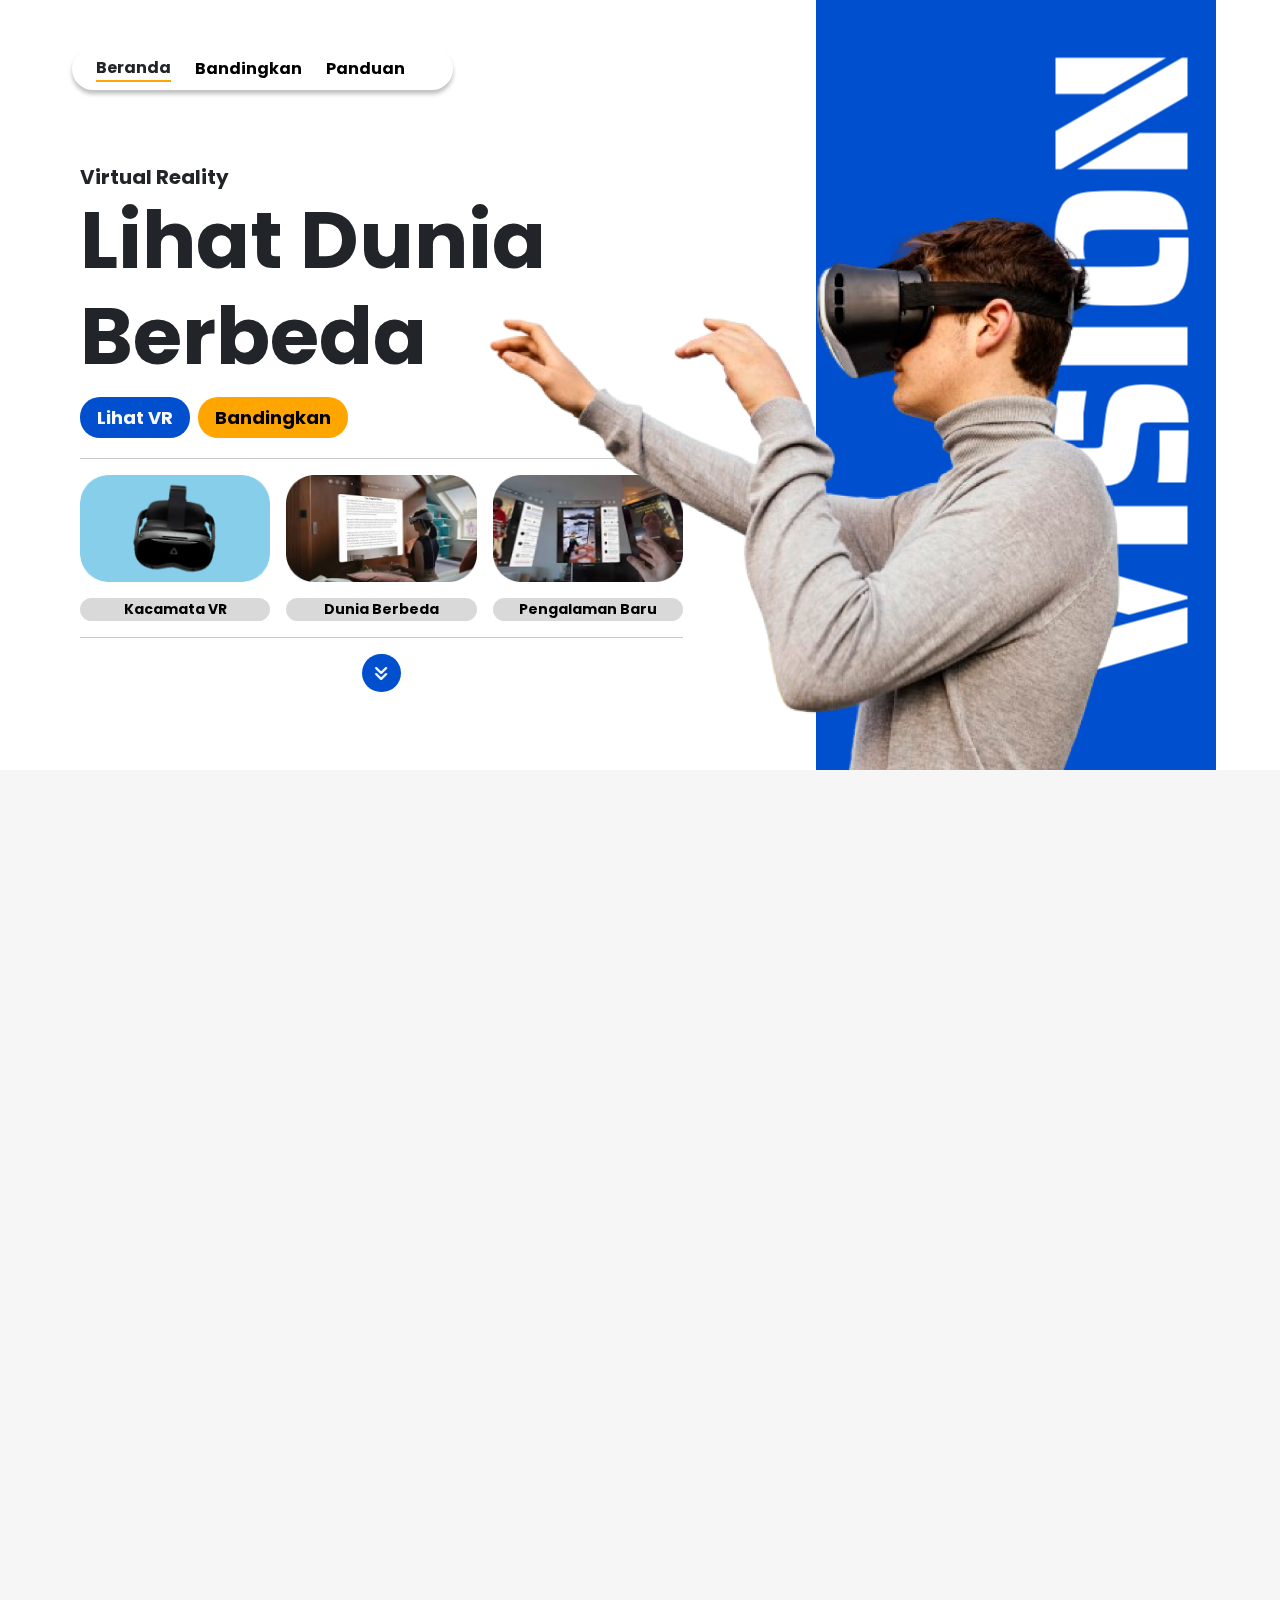
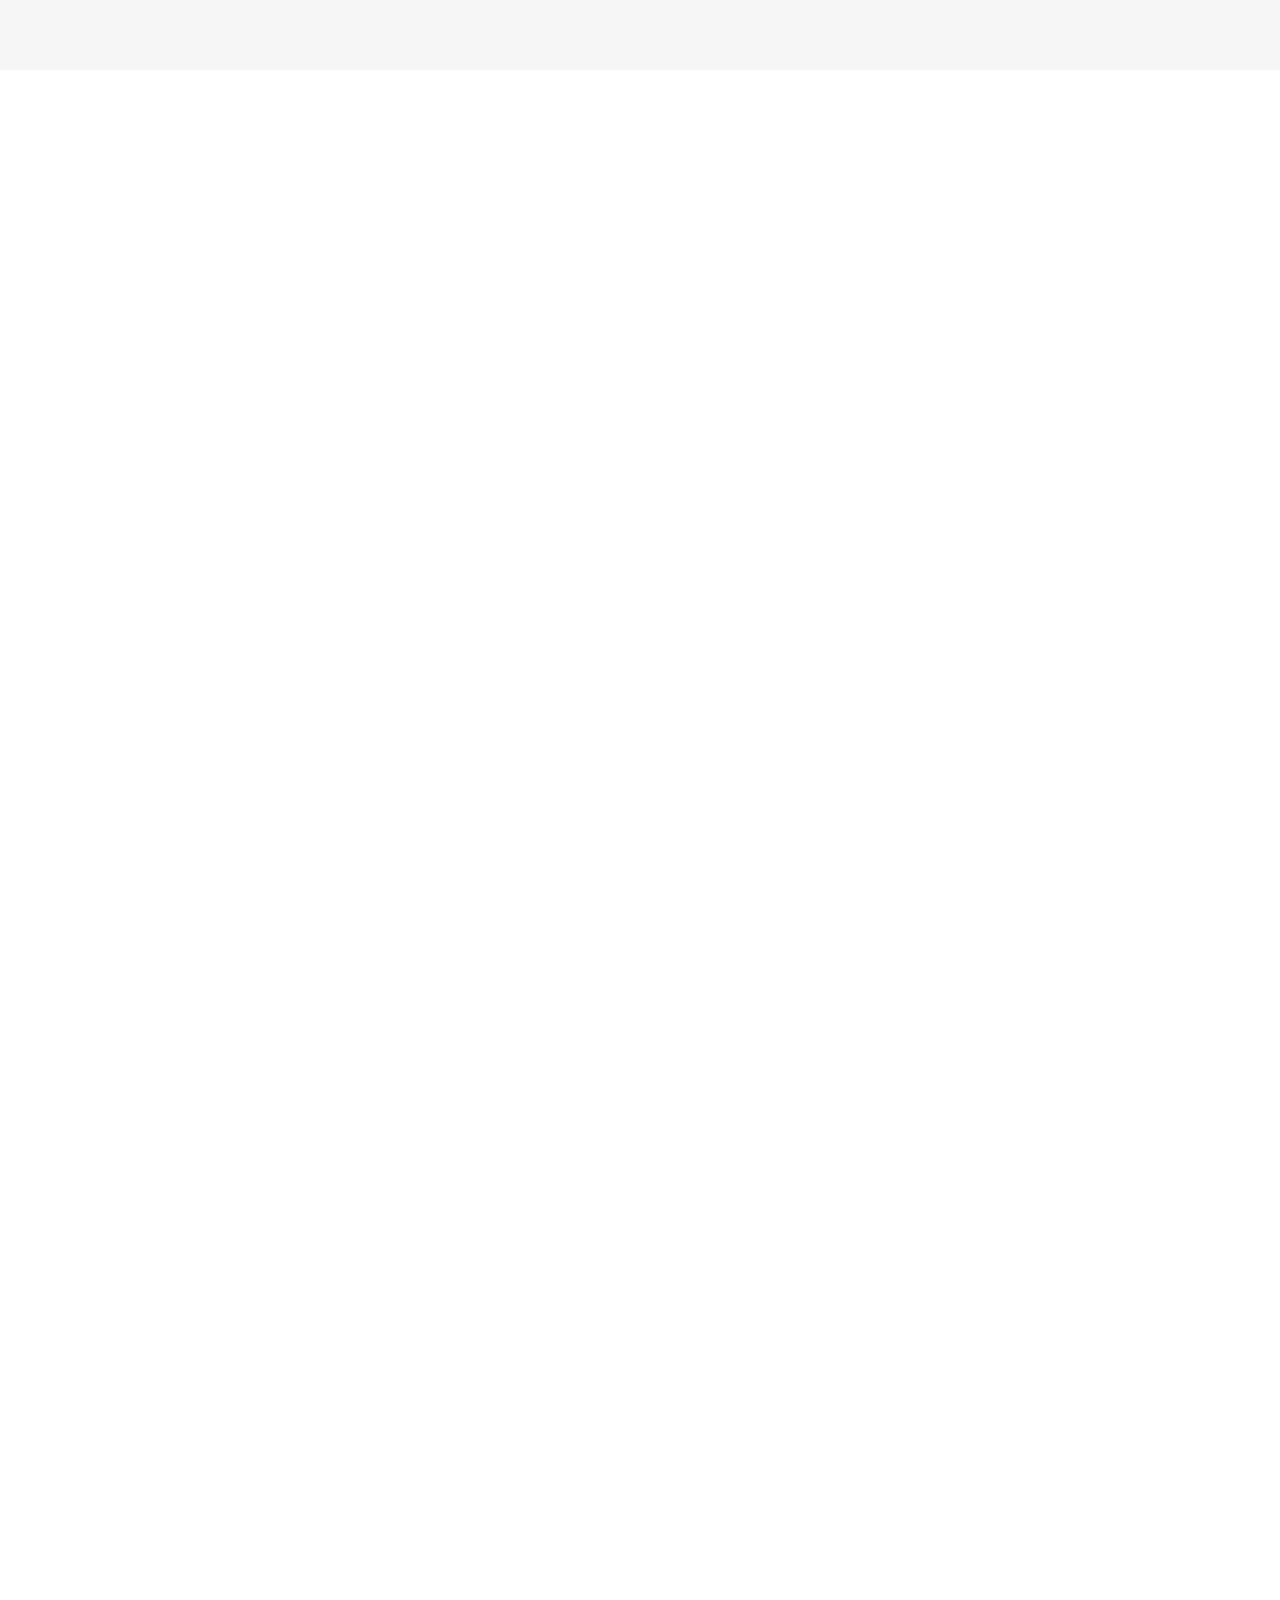
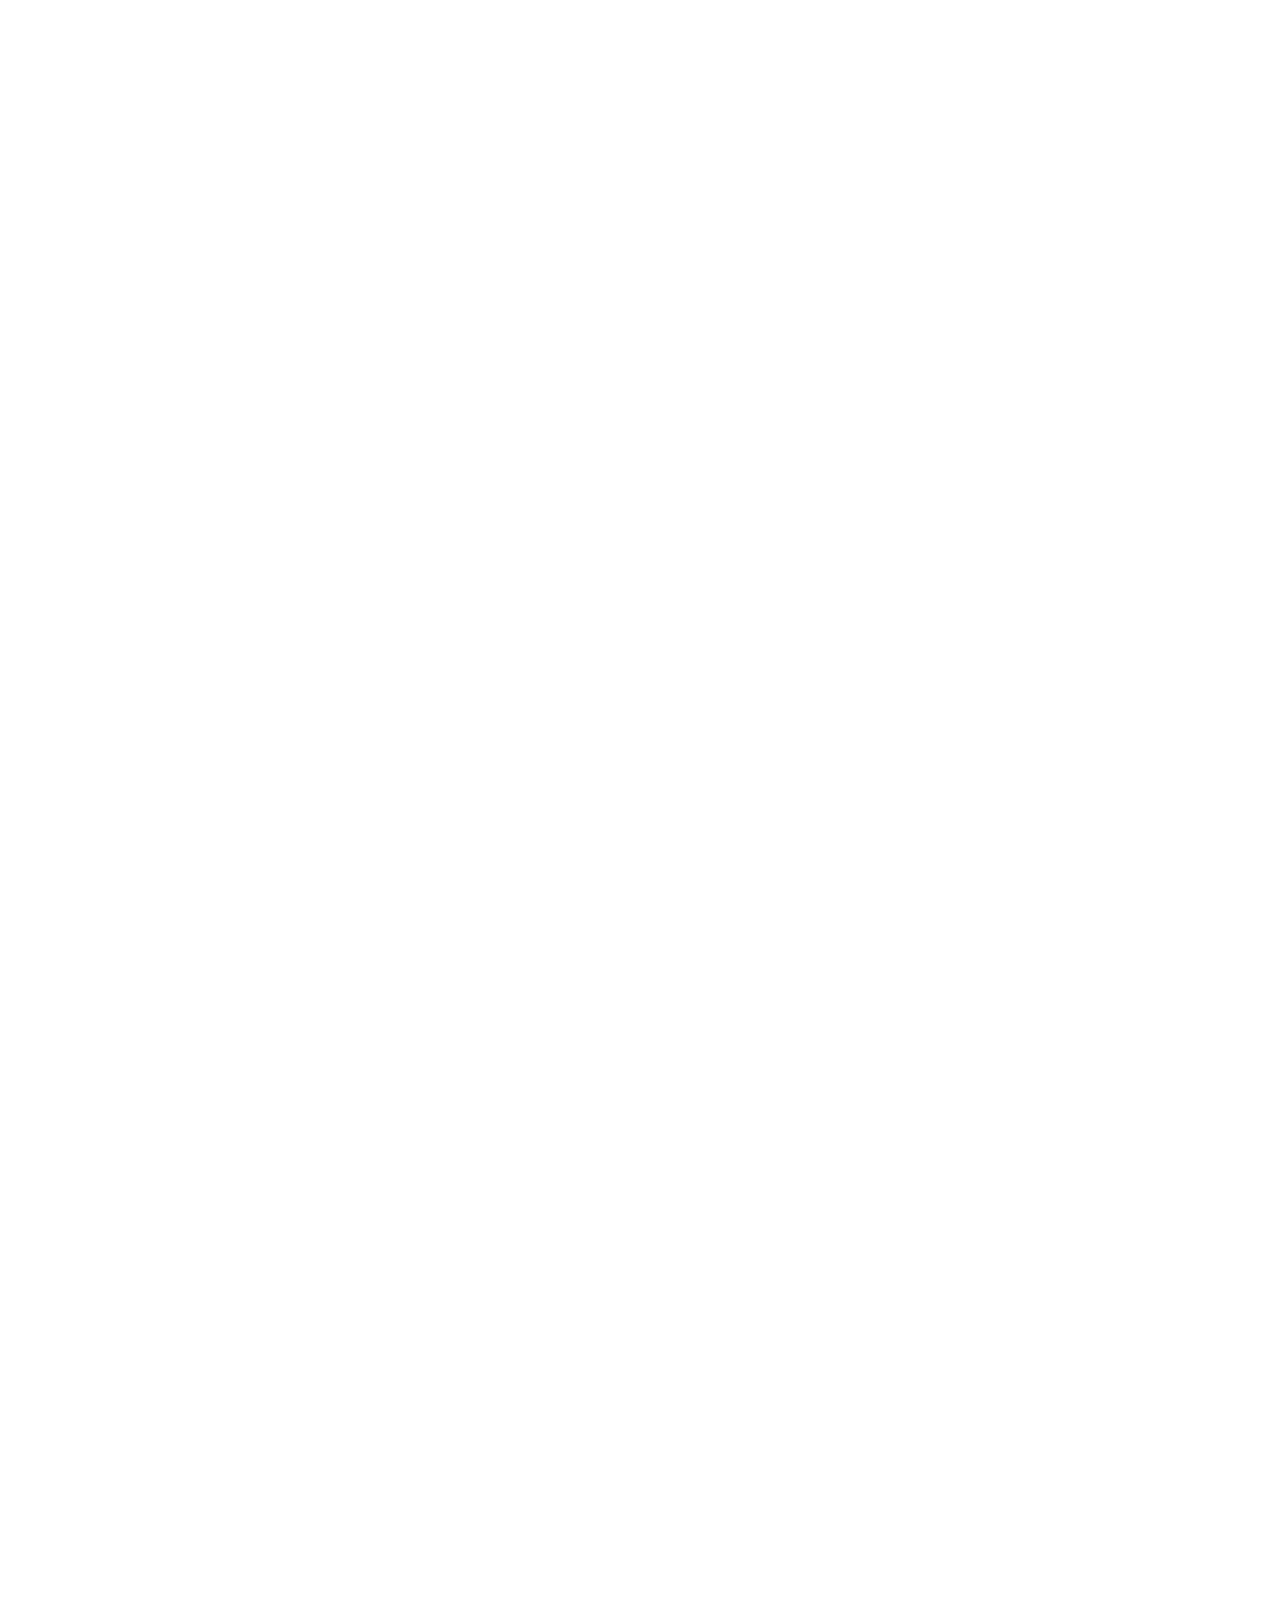
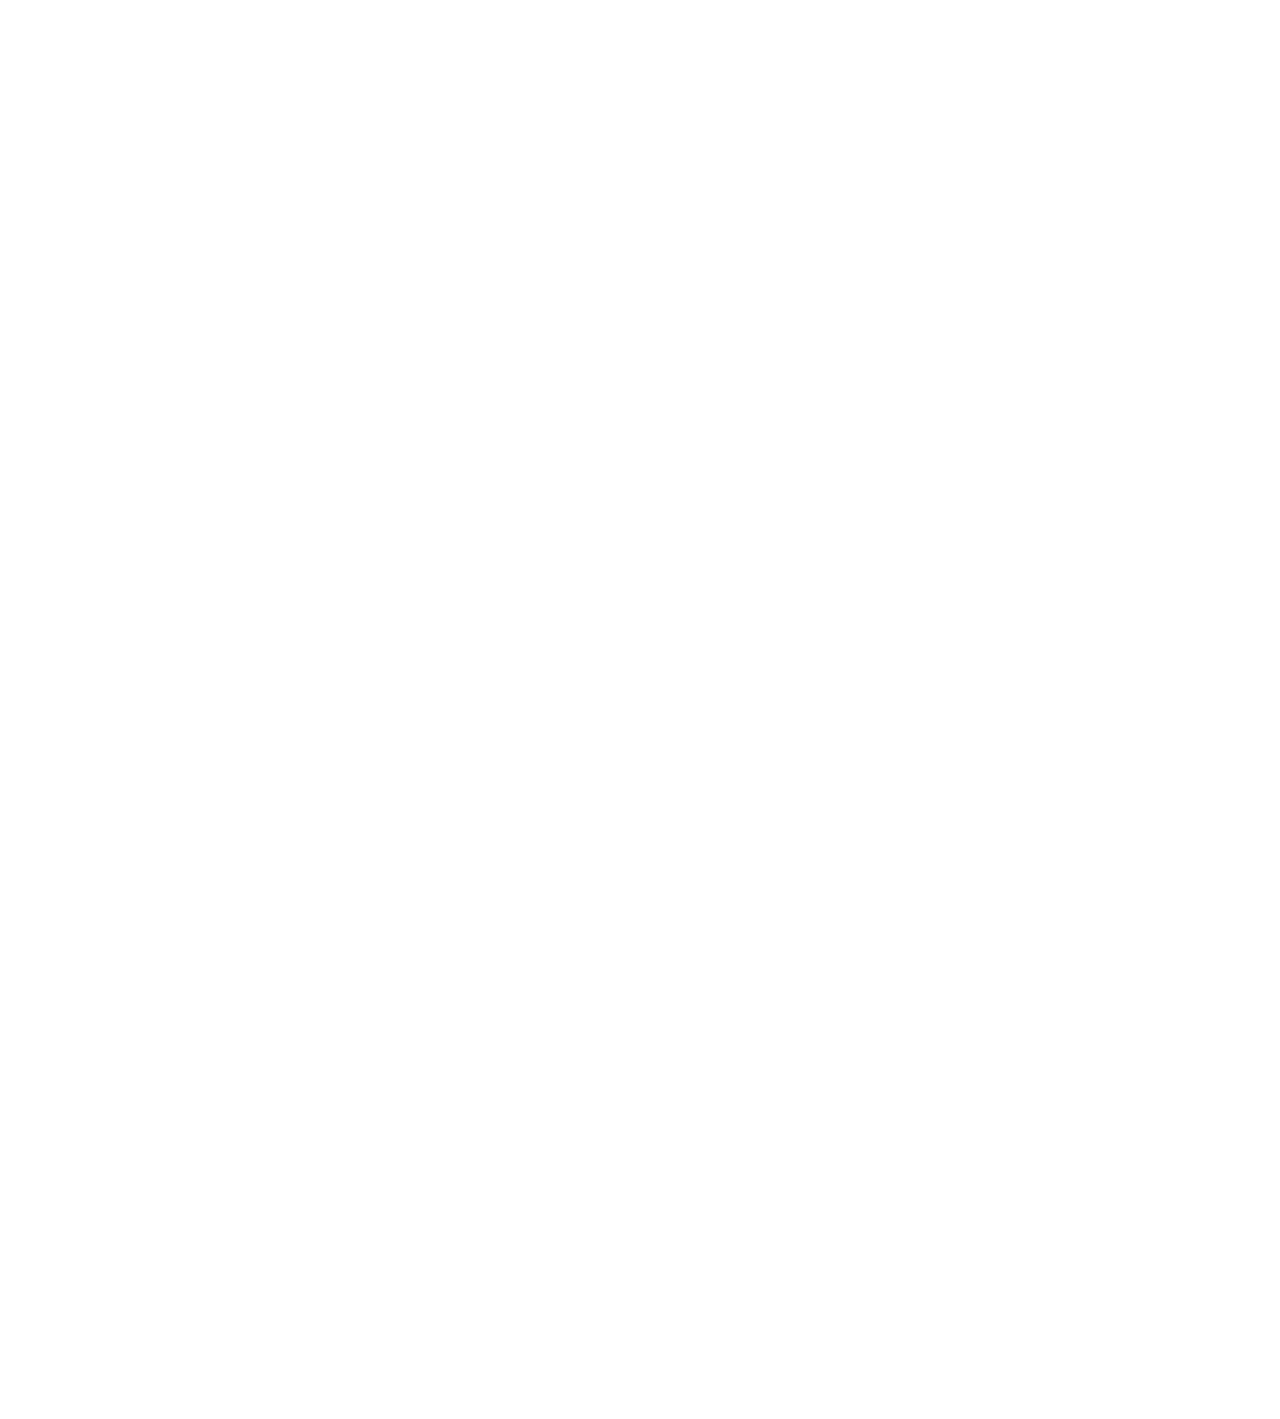
==== index.html @ 30a4caac "done" ====
<!DOCTYPE html>
<html lang="en">

<head>
    <meta charset="UTF-8">
    <meta name="viewport" content="width=device-width, initial-scale=1.0">
    <title>Vision</title>
    <link rel="stylesheet" href="https://cdn.jsdelivr.net/npm/bootstrap@5.3.3/dist/css/bootstrap.min.css
    ">
    <link rel="stylesheet" href="assets/css/navbar.css">
    <link rel="stylesheet" href="assets/css/footer.css">
    <link rel="stylesheet" href="assets/css/style.css">
    <link rel="stylesheet" href="assets/css/responsive.css">
    <link rel="stylesheet" href="assets/css/responsive-wandi.css">
    <link rel="stylesheet" href="https://cdnjs.cloudflare.com/ajax/libs/font-awesome/6.6.0/css/all.min.css">
    <link href="https://unpkg.com/aos@2.3.1/dist/aos.css" rel="stylesheet">

</head>

<body class="overflow-x-hidden">
        <!-- homepage -->
        <section id="frame1" data-aos="fade-up" data-aos-duration="1000">
            <!-- navbar -->
            <nav class="navbar nav text-dark p-2 pt-5" data-aos="zoom-in-up" data-aos-duration="1000">
                <div class="nav-button" id="navButton">☰</div>
                <ul
                    class="nav-content d-flex justify-content-center align-items-center gap-4 w-auto bg-white p-2 ps-4 pe-4 rounded rounded-5">
                    <li class="nav-item active" data-aos="zoom-in-right" data-aos-duration="1000">
                        Beranda
                    </li>
                    <li class="nav-item" data-aos="zoom-in" data-aos-duration="1000">
                        <a href="page-extra/page-bandingkan.html">Bandingkan</a>
                    </li>
                    <li class="nav-item" data-aos="zoom-in-left" data-aos-duration="1000">
                        <a href="page-extra/page-panduan.html">Panduan</a>
                    </li>
                    <i class="fa-solid fa-magnifying-glasswed"></i>
                </ul>
            </nav>

            <!-- end navbar -->
            <!-- content homepage -->
            <div class="parent-content">
                <div class="left-content">
                    <p class="sub-title " data-aos="fade-right" data-aos-duration="1000">Virtual Reality</p>
                    <h1 class="title" data-aos="zoom-in" data-aos-duration="1000">Lihat Dunia Berbeda</h1>
                    <div class="btn-hp d-flex gap-2">
                        <button class="btn btn-hp1"><a href="#frame3" data-aos="zoom-in-right" data-aos-duration="2000"
                                class="text-light">Lihat VR</a></button>
                        <button class="btn btn-hp2 text-dark"><a href="page-extra/page-bandingkan.html"
                                data-aos="zoom-in-left" data-aos-duration="2000">Bandingkan</a></button>
                    </div>
                    <div class="parent-preview">
                        <hr>
                        <div class="preview align-items-center gap-3 slider-container">
                            <div class="item1 slider">
                                <img src="assets/img/Group 139.png" alt="" data-aos="zoom-in-right"
                                    data-aos-duration="1000">
                                <button class="teks1 border-0 rounded rounded-4 pe-3 ps-3" data-aos="fade-up"
                                    data-aos-duration="1000">Kacamata VR</button>
                            </div>
                            <div class="item2">
                                <img src="assets/img/download 2.png" alt="" data-aos="zoom-in" data-aos-duration="1000">
                                <button class="teks2 border-0 rounded rounded-4 pe-3 ps-3" data-aos="fade-up"
                                    data-aos-duration="1000">Dunia Berbeda</button>
                            </div>
                            <div class="item3">
                                <img src="assets/img/images 2.png" alt="" data-aos="zoom-in-left"
                                    data-aos-duration="1000">
                                <button class="teks3 border-0 rounded rounded-4 pe-3 ps-3" data-aos="fade-up"
                                    data-aos-duration="1000">Pengalaman Baru</button>
                            </div>
                        </div>
                        <hr>
                        <center>
                            <a href="#scroll"><i data-aos="zoom-in" data-aos-duration="1000"
                                    class="fa-solid fa-angles-down icon-scroll text-light"></i></a>
                        </center>
                    </div>
                </div>

                <div class="right-content">
                    <div class="rectangle rec-height position-relative">
                        <div class="teks-vision position-absolute">
                            <h1 class="vision" data-aos="fade-down" data-aos-duration="1000">VISION</h1>
                        </div>
                        <img src="assets/img/medium-shot-boy-with-vr-glasses-removebg-preview 1.png" data-aos="fade-up"
                            data-aos-duration="1000" alt="" class="orang">
                    </div>
                </div>
            </div>
            <!-- end content homepage -->
        </section>
        <!-- end homepage -->

        <!-- page2 -->
        <section id="frame2" data-aos="fade-up" data-aos-duration="1000">
            <div class="rectangle top-50 start-50 translate-middle" id="scroll" data-aos="fade-up"
                data-aos-duration="1000">
                <div class="parent-content">
                    <div class="left-content" data-aos="fade-right" data-aos-duration="1000">
                        <div class="image-content">
                            <img src="assets/img/excited-young-woman-enter-virtual-reality-her-glasses-asian-girl-using-vr-headset-standing-white-background.jpg"
                                alt="" data-aos="zoom-in" data-aos-duration="1000">
                            <div class="circle" data-aos="fade-in" data-aos-duration="1000"></div>
                        </div>
                        <div class="button">
                            <button class="btn1 text-light">
                                <a href="page-extra/page-panduan.html" class="text-light">Panduan VR <i
                                        class="fa-solid fa-angle-right"></i></a>
                            </button>
                            <button class="btn2">
                                <a href="#frame5">Manfaat VR <i class="fa-solid fa-angle-right"></i></a>
                            </button>
                        </div>
                    </div>
                    <div class="right-content" data-aos="fade-left" data-aos-duration="1000">
                        <div class="box">
                            <div class="title-box">
                                <h1>Mengenal VR</h1>
                            </div>
                            <div class="body-box">
                                <p id="paragraph">Virtual Reality atau biasa kita sebut VR adalah suatu teknologi yang
                                    memungkinkan manusia untuk melihat dunia yang berbeda. Tidak seperti di dunia nyata,
                                    VR
                                    memberikan kita pengalaman yang berbeda dan menarik bagi penggunanya</p>
                                <div class="swicth">
                                    <i class="fa-solid fa-angles-left" id="prev"></i>
                                    <i class="fa-solid fa-angles-right" id="next"></i>
                                </div>
                            </div>
                        </div>
                        <div class="mini-image">
                            <div class="image">
                                <img src="assets/img/vr/vr1.png" id="vrLeft" alt="" data-aos="flip-left"
                                    data-aos-duration="1000">
                                <img src="assets/img/vr/vr2.png" id="vrRight" alt="" data-aos="flip-right"
                                    data-aos-duration="1000">
                            </div>
                            <hr>
                        </div>
                    </div>
                </div>
            </div>
        </section>
        <!-- end page2 -->

        <!-- page3 -->
        <section id="frame3" data-aos="fade-up" data-aos-duration="1000">
            <div class="topbar" data-aos="fade-down" data-aos-duration="1000">
                <h1>Lihat VR</h1>
            </div>
            <div class="top container-fluid ps-5 pe-5" data-aos="fade-right" data-aos-duration="1000">
                <h1>Lihat VR yang tersedia di dunia</h1>
                <div class="icon-container" data-aos="zoom-in" data-aos-duration="1000">
                    <i class="fa-solid fa-circle-info"></i>
                    <span class="tooltip-text">Menampilkan 3 VR unggulan saat ini</span>
                </div>
            </div>
            <div class="middle" data-aos="fade-up" data-aos-duration="1000">
                <h1 class="text-back">UGGULAN</h1>
                <div class="parent-card">
                    <div class="card" data-aos="flip-left" data-aos-duration="1000">
                        <img src="assets/img/Rectangle 173.png" alt="">
                        <h1>APPLE VISION PRO</h1>
                        <p>APPLE</p>
                        <center>
                            <button><a class="text-light" href="page-extra/page-spec.html" id="sendDataApple">Lihat VR
                                    <i class="fa-solid fa-angle-right"></i></a></button>
                        </center>
                    </div>
                    <div class="card" data-aos="flip-right">
                        <img src="assets/img/Rectangle 175.png" alt="">
                        <h1>META QUEST 3</h1>
                        <p>META</p>
                        <center>
                            <button><a class="text-light" href="page-extra/page-spec.html" id="sendDataMeta">Lihat VR <i
                                        class="fa-solid fa-angle-right"></i></a></button>
                        </center>
                    </div>
                    <div class="card" data-aos="flip-left">
                        <img src="assets/img/Rectangle 176.png" alt="">
                        <h1>LENOVO MIRAGE SOLO</h1>
                        <p>LENOVO</p>
                        <center>
                            <button><a class="text-light" href="page-extra/page-spec.html" id="sendDataLenovo">Lihat VR
                                    <i class="fa-solid fa-angle-right"></i></a></button>
                        </center>
                    </div>
                </div>
            </div>
            <div class="bottom ps-4 pe-4 mt-4" data-aos="fade-up" data-aos-duration="1000">
                <div class="parent d-flex justify-content-between">
                    <div class="side-left" data-aos="fade-right" data-aos-duration="1000">
                        <div class="top"></div>
                        <div class="bottom"></div>
                    </div>
                    <div class="quote mt-5 me-5" data-aos="zoom-in" data-aos-duration="1000">
                        <center>
                            <b class="quotes">“The metaverse has become the newest macro goal for many of the world’s
                                tech
                                giant”</b>
                            <br>
                            <i>Matthew Ball</i>
                        </center>
                    </div>
                    <div class="side-right" data-aos="fade-left" data-aos-duration="1000">
                        <div class="top"></div>
                        <div class="bottom"></div>
                    </div>
                </div>
            </div>
        </section>
        <!-- end page3 -->

        <!-- page4 -->
        <section id="frame4" data-aos="fade-up" data-aos-duration="1000">
            <div class="line" data-aos="fade-up" data-aos-duration="1000">
                <div class="left" data-aos="fade-right" data-aos-duration="1000"></div>
                <div class="center" data-aos="zoom-in" data-aos-duration="1000"></div>
                <div class="right" data-aos="fade-left" data-aos-duration="1000"></div>
            </div>
            <div class="review text-center mt-3" data-aos="fade-up" data-aos-duration="1000">
                <h1 class="fw-bold">Ulasan</h1>
            </div>
            <div class="parent-card">
                <div class="left" data-aos="fade-right" data-aos-duration="1000">
                    <div class="card">
                        <div class="card-head">
                            <h1 class="label">Vision Pro</h1>
                            <p class="date">29 Februari 2024</p>
                        </div>
                        <div class="card-body">
                            <h1>Inovasi luar biasa dari apple</h1>
                            <p>Keluaran terbaru produk Apple sangat luar biasa, sebuah inovasi yang sangat mengejutkan
                                dunia
                                dengan membawa dunia virtual ke dunia nyata. Berikut kelebihan dari Apple Vision :
                            <ul>
                                <li>Memiliki sensor gerak yang baik</li>
                                <li>Dimensi dan bobot yang nyaman</li>
                                <li>Menggunakan chip terbaru</li>
                                <li>Merasakan pengalaman baru</li>
                                <li>Desain yang elegan</li>
                                <li>Harganya terjangkau</li>
                            </ul>
                            </p>
                        </div>
                        <div class="card-footer">
                            <img src="/assets/img/Rectangle 104.png" alt="">
                            <p>Roni Kuntoro</p>
                        </div>
                    </div>
                </div>
                <div class="center" data-aos="zoom-in" data-aos-duration="1000">
                    <div class="card top">
                        <div class="card-head">
                            <h1 class="label">Quest 3</h1>
                            <p class="date">1 April 2024</p>
                        </div>
                        <div class="card-body">
                            <h1>Perubahan Signifikan</h1>
                            <p>Sensor tatapan mata sangat akurat juga update dengan sensor gestur jari tidak menggunakan
                                remote lagi.</p>
                        </div>
                        <div class="card-footer">
                            <img src="/assets/img/Rectangle 104.png" alt="">
                            <p>Nazmitsq Maulan</p>
                        </div>
                    </div>
                    <div class="card bottom" data-aos="fade-up" data-aos-duration="1000">
                        <div class="card-head">
                            <h1 class="label">Quest 3</h1>
                            <p class="date">11 Juli 2024</p>
                        </div>
                        <div class="card-body">
                            <h1>Pengalaman Baru</h1>
                            <p>Keren Banget, unik serasa di dunia lain.</p>
                        </div>
                        <div class="card-footer">
                            <img src="/assets/img/Rectangle 104.png" alt="">
                            <p>Muhammad Rizki</p>
                        </div>
                    </div>
                </div>
                <div class="right" data-aos="fade-left" data-aos-duration="1000">
                    <div class="card">
                        <div class="card-head">
                            <h1 class="label">Quest 3</h1>
                            <p class="date">5 Mei 2024</p>
                        </div>
                        <div class="card-body">
                            <h1>Booming di dunia, Meta quest 3</h1>
                            <p>Dunia VR sekarang menjadi booming dan diperbincangkan di seluruh dunia berkat hadirnya
                                meta
                                quest 3 yang memungkinkan kita untuk merasakan langsung dunia digital dan dunia nyata
                                secara
                                bersamaan. Hal tersebut menjadi terobosan teknologi yang sangat baik, namun di satu sisi
                                masih banyak kekurangannya seperti tidak support sosial media selain dari meta, dan juga
                                harganya yang terlampau tinggi. Hingga saat ini menjadi sangat menarik untuk menanti
                                perkembangan teknologi kacamata pintar seperti vr ini.</p>
                        </div>
                        <div class="card-footer">
                            <img src="/assets/img/Rectangle 104.png" alt="">
                            <p>Ishaq Wongso</p>
                        </div>
                    </div>
                </div>
            </div>
        </section>
        <!-- end page4 -->

        <!-- page5 -->
        <section id="frame5" data-aos="fade-up" data-aos-duration="1500">
            <div class="text-behind top-50 start-50 translate-middle" data-aos="zoom-in" data-aos-duration="1500">
                <h1 class="benefit">BENEFIT</h1>
            </div>
            <div class="top">
                <div class="icon-left" data-aos="zoom-in" data-aos-duration="1000">
                    <div class="top"></div>
                    <div class="bottom"></div>
                </div>
                <div class="text" data-aos="fade-up" data-aos-duration="1000" data-aos-delay="200">
                    <h1>Apa yang akan kamu dapatkan?</h1>
                </div>
                <div class="icon-right" data-aos="zoom-in" data-aos-duration="1000">
                    <div class="top"></div>
                </div>
            </div>
            <div class="center">
                <div class="left" data-aos="fade-right" data-aos-duration="1200">
                    <div class="rectangle">
                        <div class="image">
                            <img src="assets/img/Rectangle 158.png" alt="">
                        </div>
                    </div>
                </div>
                <div class="right" data-aos="fade-left" data-aos-duration="1200">
                    <div class="info">
                        <div class="card item-top-left" data-aos="flip-right" data-aos-duration="1200"
                            data-aos-delay="200">
                            <div class="icon"></div>
                            <div class="content">
                                <i class="fa-solid fa-notes-medical"></i>
                                <h1>Kesehatan</h1>
                                <p>Membantu terapi fisik, mental, dan pelatihan bedah yang aman</p>
                            </div>
                        </div>
                        <div class="card item-top-right" data-aos="flip-left" data-aos-duration="1200"
                            data-aos-delay="400">
                            <div class="icon"></div>
                            <div class="content">
                                <i class="fa-solid fa-book"></i>
                                <h1>Pendidikan</h1>
                                <p>Belajar menjadi lebih seru dan menarik, VR memberikan pengalaman baru</p>
                            </div>
                        </div>
                        <div class="card item-bottom-left" data-aos="flip-right" data-aos-duration="1200"
                            data-aos-delay="600">
                            <div class="icon"></div>
                            <div class="content">
                                <i class="fa-solid fa-gamepad"></i>
                                <h1>Hiburan</h1>
                                <p>VR memberikan pengalaman berbeda, imersif dan interaktif</p>
                            </div>
                        </div>
                        <div class="card item-bottom-right" data-aos="flip-left" data-aos-duration="1200"
                            data-aos-delay="800">
                            <div class="icon"></div>
                            <div class="content">
                                <i class="fa-solid fa-briefcase"></i>
                                <h1>Karir / Pekerjaan</h1>
                                <p>Berkolaborasi menggunakan VR berikan pengalaman seperti nyata</p>
                            </div>
                        </div>
                    </div>
                </div>
            </div>
            <div class="bottom">
                <div class="icon-left" data-aos="zoom-in" data-aos-duration="1000">
                    <div class="top"></div>
                </div>
                <div class="icon-right" data-aos="zoom-in" data-aos-duration="1000">
                    <div class="top"></div>
                    <div class="bottom"></div>
                </div>
            </div>
        </section>
        <!-- end page5 -->

        <!-- Start Komponen -->
        <div id="frame6" data-aos="fade-up" data-aos-duration="1500">
            <p class="text-center py-5 judul" data-aos="zoom-in" data-aos-duration="1500">Kenali Komponen VR</p>

            <div class="float-end me-5">
                <div id="dekorasiKomponen1" data-aos="fade-right" data-aos-duration="1000"></div>
                <div class="mt-1" id="dekorasiKomponen2" data-aos="fade-left" data-aos-duration="1000"
                    data-aos-delay="300">
                </div>
            </div>

            <div class="isiFrame6">
                <div class="row row-cols-2 row-cols-lg-3 justify-content-center" style="width: 100%;">
                    <div class="col kumpulan-gambar" data-aos="zoom-in-up" data-aos-duration="1200">
                        <!-- Image Group -->
                        <div class="row row-cols-2 mx-5 gambar">
                            <div class="col" data-aos="fade-up" data-aos-delay="200">
                                <img src="assets/img/controller.png" class="border rounded-4" id="kotakKomponen1">
                            </div>
                            <div class="col" data-aos="fade-up" data-aos-delay="300">
                                <img src="assets/img/komponen.png" class="border rounded-4" id="kotakKomponen2">
                            </div>
                            <div class="col" data-aos="fade-up" data-aos-delay="400">
                                <img src="assets/img/ikatKepala.png" class="border rounded-4" id="kotakKomponen3">
                            </div>
                            <div class="col" data-aos="fade-up" data-aos-delay="500">
                                <img src="assets/img/mesin.png" class="border rounded-4" id="kotakKomponen4">
                            </div>
                        </div>
                    </div>

                    <div class="col my-auto text-center main-image" data-aos="fade-in" data-aos-duration="1500"
                        data-aos-delay="500">
                        <img src="assets/img/vrkomponen.png" id="isiTengahKomponen" class="animate-img">
                    </div>

                    <div class="col float-start my-auto" data-aos="fade-up" data-aos-duration="1200"
                        data-aos-delay="700">
                        <p id="judulIsiTextKomponen" class="fw-semibold">Kacamata VR</p>
                        <p id="isiTextKomponen">Layar VR penting karena memungkinkan melihat dunia virtual dengan
                            tampilan
                            warna tajam dan resolusi tinggi.</p>
                    </div>
                </div>
            </div>

            <div class="ms-5 mt-5">
                <div id="dekorasiKomponen1" data-aos="fade-right" data-aos-duration="1000"></div>
                <div class="mt-1" id="dekorasiKomponen2" data-aos="fade-left" data-aos-duration="1000"
                    data-aos-delay="300">
                </div>
            </div>
        </div>
        <!-- End Komponen  -->

        <!-- Start Halaman Banding -->
        <div id="frame7" data-aos="fade-up" data-aos-duration="1500">
            <img src="assets/img/head-vr.png" id="gambartesting" class="mt-5 w-100 animate-vr-img" data-aos="fade-down"
                data-aos-duration="1200" />

            <div class="row parent-content container-fluid mt-5" data-aos="fade-up" data-aos-duration="1200">
                <div class="col ms-4 adaaja" data-aos="fade-right" data-aos-duration="1500">
                    <p class="fw-bold lh-base judul" id="judulPerbandingan">
                        Bandingkan Dengan Yang Lain
                    </p>

                    <div id="kelompokForm" class="p-5" data-aos="fade-left" data-aos-duration="1500"
                        data-aos-delay="200">
                        <select id="bandingkanForm1" class="form-control">
                            <option value="" disabled selected>Pilih produk</option>
                            <option value="Apple Vision Pro">Apple Vision Pro</option>
                            <option value="Meta Quest 3">Meta Quest 3</option>
                            <option value="Lenovo Mirage Solo">Lenovo Mirage Solo</option>
                            <option value="HTC Vive Focus 3">HTC Vive Focus 3</option>
                            <option value="Pico 4">Pico 4</option>
                            <option value="Meta Quest Pro">Meta Quest Pro</option>
                        </select>

                        <div class="d-flex input-bandingkan mt-2">
                            <select id="bandingkanForm" class="form-control" data-aos="fade-left"
                                data-aos-duration="1500" data-aos-delay="300">
                                <option value="" selected>Pilih produk</option>
                                <option value="Apple Vision Pro">Apple Vision Pro</option>
                                <option value="Meta Quest 3">Meta Quest 3</option>
                                <option value="Lenovo Mirage Solo">Lenovo Mirage Solo</option>
                                <option value="HTC Vive Focus 3">HTC Vive Focus 3</option>
                                <option value="Pico 4">Pico 4</option>
                                <option value="Meta Quest Pro">Meta Quest Pro</option>
                            </select>

                            <button
                                class="my-auto rounded btn fw-semibold justify-content-center align-self-center text-center"
                                id="buttonbandingkankiri" data-aos="fade-left" data-aos-duration="1500"
                                data-aos-delay="400">
                                Bandingkan
                            </button>
                        </div>
                    </div>

                    <div class="mt-5">
                        <div id="dekorasiBandingkan1" data-aos="fade-right" data-aos-duration="1000"></div>
                        <div class="mt-1" id="dekorasiBandingkan2" data-aos="fade-left" data-aos-duration="1000"
                            data-aos-delay="300"></div>
                    </div>
                </div>

                <div class="col">
                    <div class="d-flex justify-content-center gambar-container">
                        <div class="gambarBanding atas" data-aos="zoom-in" data-aos-duration="1200"
                            data-aos-delay="500">
                            <img src="assets/img/Rectangle 173.png" class="border-bottom rounded-4 mb-3 a" />
                            <img src="assets/img/download 3.png" class="border-bottom rounded-4" />
                        </div>
                        <div class="gambarBanding bawah" data-aos="zoom-in" data-aos-duration="1200"
                            data-aos-delay="700">
                            <img src="assets/img/Rectangle 175.png" class="border-bottom rounded-4 mb-3 a" />
                            <img src="assets/img/download 5.png" class="border-bottom rounded-4" />
                        </div>
                    </div>

                    <div class="d-flex justify-content-center mt-3">
                        <button class="btn d-flex justify-content-center align-self-center" data-aos="fade-up"
                            data-aos-duration="1500">
                            <a href="page-extra/page-bandingkan.html" class="text-light">Semua Produk</a>
                            <img src="assets/img/chevron-right (1).svg" id="buttonbandingkan" />
                        </button>
                    </div>
                </div>
            </div>
        </div>
        <!-- End Halaman Banding -->
    <!-- Start Halaman Footer -->
    <div class="footer pt-5" data-aos="fade-up" data-aos-duration="1000">
        <div class="desc d-flex justify-content-between p-3">
            <div class="data-desc-1">
                <ul class="fw-light">
                    <li class="list-group-item fw-bold fst-italic judul-desc">Explore</li>
                    <div class="grid">
                        <li class="p-1  list-group-item"><a href="#frame1">Beranda</a> </li>
                        <li class="p-1 list-group-item"><a href="#frame3"></a> VR</li>
                        <li class="p-1 list-group-item"><a href="page-extra/page-bandingkan.html">Bandingkan</a> </li>
                        <li class="p-1 list-group-item"><a href="page-extra/page-panduan.html">Panduan</a> </li>
                    </div>
                </ul>
            </div>

            <div class="data-desc-2">
                <ul>
                    <li class="list-group-item fw-bold judul-desc">Vision</li>
                    <li class="p-1 list-group-item">
                        Virtual Reality atau biasa kita sebut VR adalah suatu teknologi yang
                        memungkinkan manusia untuk melihat dunia yang berbeda.
                    </li>
                    <li class="list-group-item position-relative">
                        <div class="d-flex fbutton">
                            <input type="text" placeholder="Masukan Pesan"
                                class="form-control rounded-3 animate-input" />
                            <button class="btn rounded-3 animate-btn">
                                Kirim
                            </button>
                        </div>
                    </li>
                </ul>
            </div>

            <div class="data-desc-3">
                <img src="assets/img/Rectangle 84.png" width="300px" class="animate-img" />
            </div>

        </div>
        <div class="d-flex justify-content-center">
            <hr style="width: 95%;" />
        </div>

        <div class="footer-cp">
            <div class="bottom">
                <p class="copyright">© Copyright 2024 by The Visionaries</p>
                <div class="social-icons">
                    <a href="https://www.instagram.com/itclubsmkn5bdg/"><img src="assets/img/instagram.svg" class="animate-icon"></a>              
                    <img src="assets/img/facebook.svg" class="mx-2 animate-icon">
                    <img src="assets/img/linkedin.svg" class="me-2 animate-icon">
                    <img src="assets/img/twitter.svg" class="animate-icon">
                </div>
            </div>
        </div>
    </div>
    <!-- End Halaman -->

    <script src="assets/js/script.js"></script>
    <script src="assets/js/img-slide.js"></script>
    <script src="assets/js/script-toSpec.js"></script>
    <script src="assets/js/bandingkan-search.js"></script>
    <script src="assets/data/data.js"></script>
    <script src="https://unpkg.com/aos@2.3.1/dist/aos.js"></script>
    <script>
        AOS.init();
    </script>
    <script>
        localStorage.removeItem('key')

        localStorage.removeItem('produk1')
        localStorage.removeItem('produk2')
    </script>


</body>

</html>
---- assets/css/navbar.css ----
.nav {
  width: 20vw;
  margin-left: 5%;
}

.nav ul {
  box-shadow: 0px 4px 4px 0px rgba(0, 0, 0, 0.25);
  -webkit-box-shadow: 0px 4px 4px 0px rgba(0, 0, 0, 0.25);
  -moz-box-shadow: 0px 4px 4px 0px rgba(0, 0, 0, 0.25);
  width: 100%;
}

.nav a {
  color: black;
  text-decoration: none;
}

a {
  color: black;
  text-decoration: none;
}

.nav ul li {
  list-style-type: none;
  font-weight: bold;
}

.nav ul .active {
  border-bottom: 2px solid orange;
}

.nav-button {
  display: none;
}
---- assets/css/footer.css ----
/* laptop and tablet */
@media only screen and (min-width: 1920px) {
  .footer .desc {
    gap: 3rem;
  }
  .footer .bottom {
    padding: 0.5rem 3rem;
    display: flex;
    justify-content: space-between;
  }

  .footer .data-desc-2 {
    width: 30%;
  }
  .footer .data-desc-1 ul li {
    font-size: 20px;
  }

  .footer .data-desc-2 ul li {
    font-size: 20px;
  }
  .footer .data-desc-2 ul li.judul-desc {
    font-size: 24px;
  }

  .footer .desc .data-desc-2 input {
    background-color: #d9d9d9;
    color: #000;
    font-size: 16px;
  }

  .footer .desc .data-desc-2 button {
    background-color: #004fce;
    color: #fff;
    font-size: 16px;
  }

  .footer .bottom p {
    font-size: 20px;
  }

  .footer .data-desc-2 button:hover {
    background-color: #989898;
  }
}

@media only screen and (max-width: 1920px) {
  .footer .desc {
    gap: 3rem;
  }
  .footer .bottom {
    padding: 0.5rem 3rem;
    display: flex;
    justify-content: space-between;
  }

  .footer .data-desc-2 {
    width: 30%;
  }
  .footer .data-desc-1 ul li {
    font-size: 20px;
  }

  .footer .data-desc-2 ul li {
    font-size: 20px;
  }
  .footer .data-desc-2 ul li.judul-desc {
    font-size: 24px;
  }

  .footer .desc .data-desc-2 input {
    background-color: #d9d9d9;
    color: #000;
    font-size: 16px;
  }

  .footer .desc .data-desc-2 button {
    background-color: #004fce;
    color: #fff;
    font-size: 16px;
  }

  .footer .bottom p {
    font-size: 20px;
  }

  .footer .data-desc-2 button:hover {
    background-color: #989898;
  }
}
@media only screen and (max-width: 1366px) {
  .footer .desc {
    gap: 3rem;
  }
  .footer .bottom {
    padding: 0.5rem 3rem;
    display: flex;
    justify-content: space-between;
  }

  .footer .data-desc-2 {
    width: 30%;
  }

  .footer .desc .data-desc-2 input {
    background-color: #d9d9d9;
    color: #000;
  }

  .footer .desc .data-desc-2 button {
    background-color: #004fce;
    color: #fff;
  }

  .footer .data-desc-2 button:hover {
    background-color: #989898;
  }
  .footer .data-desc-1 ul li {
    font-size: 16px;
  }

  .footer .data-desc-2 ul li {
    font-size: 16px;
  }
  .footer .data-desc-2 ul li.judul-desc {
    font-size: 20px;
  }

  .footer .desc .data-desc-2 input {
    background-color: #d9d9d9;
    color: #000;
    font-size: 12px;
  }

  .footer .desc .data-desc-2 button {
    background-color: #004fce;
    color: #fff;
    font-size: 12px;
  }

  .footer .bottom p {
    font-size: 16px;
  }
}

/* mobile */
@media only screen and (max-width: 768px) {
  .footer .desc {
    flex-direction: column;
    gap: 1rem;
  }
  .footer .desc .data-desc-1 {
    width: 100%;
  }
  .footer .desc .data-desc-1 ul {
    display: flex;
    gap: 1rem;
    justify-content: center;
  }
  .footer .desc .data-desc-2 {
    width: 100%;
  }
  .footer .desc .data-desc-1 ul {
    padding: 0;
  }
  .footer .desc .data-desc-2 ul {
    padding: 0;
  }
  .footer .desc .data-desc-3 {
    display: none;
  }
  .footer .bottom {
    padding: 0.5rem 1rem;
    display: flex;
    justify-content: space-between;
  }
  .footer .desc .data-desc-1 .grid {
    display: flex;
    gap: 1rem;
  }
}
@media only screen and (max-width: 480px) {
  .footer .desc {
    flex-direction: column;
    gap: 1rem;
  }
  .footer .desc .data-desc-1 {
    width: 100%;
  }
  .footer .desc .data-desc-1 ul {
    display: flex;
    flex-wrap: wrap;
    gap: 1rem;
    justify-content: center;
  }
  .footer .desc .data-desc-2 {
    width: 100%;
  }
  .footer .desc .data-desc-1 ul {
    padding: 0;
  }
  .footer .desc .data-desc-1 .grid {
    display: grid;
    grid-template-columns: auto auto;
    gap: 1rem;
  }
  .footer .desc .data-desc-2 ul {
    padding: 0;
  }
  .footer .desc .data-desc-3 {
    display: none;
  }

  .footer .bottom {
    padding: 0.5rem 1rem;
    text-align: center;
    display: flex;
    justify-content: center;
    align-items: center;
    flex-direction: column;
  }
}
---- assets/css/style.css ----
@import url("https://fonts.googleapis.com/css2?family=Poppins:ital,wght@0,100;0,200;0,300;0,400;0,500;0,600;0,700;0,800;0,900;1,100;1,200;1,300;1,400;1,500;1,600;1,700;1,800;1,900&display=swap");
@import url("https://fonts.googleapis.com/css2?family=Poppins:ital,wght@0,100;0,200;0,300;0,400;0,500;0,600;0,700;0,800;0,900;1,100;1,200;1,300;1,400;1,500;1,600;1,700;1,800;1,900&family=Saira+Stencil+One&display=swap");

body {
  background-color: #fff;
  font-family: "Poppins", sans-serif;
  --title: 100px;
  --sub-title: 24px;
  --paragraph: 16px;
  --button: 20px;
}

#frame1 {
  padding-bottom: 5%;
  position: relative;
  margin-left: 5%;
  margin-right: 5%;
  height: 865px;
}

#frame1 .nav {
  margin-left: 0%;
}

#frame1 .parent-content {
  display: flex;
}

#frame1 .sub-title {
  font-weight: bold;
  font-size: var(--sub-title);
  margin: 0;
}

#frame1 .title {
  font-weight: bold;
  font-size: var(--title);
  width: 90%;
}

#frame1 .btn-hp {
  padding: 0.5vh 0vh 0.5vh 0vh;
}

#frame1 .btn-hp1,
.btn-hp2 {
  border-radius: 20px;
  font-weight: bold;
  padding-left: 1rem;
  padding-right: 1rem;
  transition: 0.3s ease-in;
}

#frame1 .btn-hp1:hover,
.btn-hp2:hover {
  filter: brightness(90%);
}

#frame1 .btn-hp1 {
  background-color: #004fce;
  font-size: var(--button);
  color: #fff;
}

#frame1 .btn-hp2 {
  font-size: var(--button);
  background-color: orange;
}

#frame1 .left-content {
  margin-left: 1rem;
  margin-top: 3rem;
}

#frame1 .parent-content .left-content hr {
  width: 100%;
}

#frame1 .parent-content .left-content .parent-preview {
  width: 60%;
}

#frame1 .parent-content .left-content .preview {
  display: flex;
}

#frame1 .parent-content .left-content .preview .item1,
.item2,
.item3 {
  width: 100%;
}

#frame1 .parent-content .left-content .preview .item1 img,
.item2 img,
.item3 img {
  width: 100%;
}

#frame1 .parent-content .left-content .preview .item1 .teks1,
.item2 .teks2,
.item3 .teks3 {
  background-color: #d9d9d9;
  font-size: var(--paragraph);
  width: 100%;
  font-weight: bold;
  margin-top: 1rem;
  cursor: default;
}

#frame1 .parent-content .left-content .preview .item3 .teks3 {
  width: 100%;
  margin-left: 0;
}

#frame1 .parent-content .left-content .icon-scroll {
  background-color: #004fce;
  padding: 0.7rem;
  padding-left: 0.8rem;
  padding-right: 0.8rem;
  border-radius: 20px;
  cursor: pointer;
}


#frame1 .parent-content .right-content {
  position: absolute;
  top: 0;
  right: 0;
}

#frame1 .parent-content .right-content .rectangle .teks-vision {
  font-family: "Saira Stencil One", sans-serif;
  transform: rotate(-90deg);
  left: -1vh;
  bottom: 32vh;
  z-index: -1;
}

#frame1 .parent-content .right-content .rectangle .teks-vision .vision {
  font-size: 238px;
  color: #fff;
}

#frame1 .parent-content .right-content .rectangle {
  height: 865px;
  width: 500px;
  background: #004fce;
  z-index: 1;
}

#frame1 .parent-content .right-content .rectangle .orang {
  width: 170%;
  position: absolute;
  margin-left: -80%;
  bottom: 0vh;
  z-index: 999;
}

.item1 img,
.item1 .teks1 {
  transition: opacity 0.5s ease-in-out; 
  opacity: 1; 
}

.hidden {
  opacity: 0; 
}


#frame2 {
  background: #f6f6f6;
  height: 100vh;
  position: relative;
}

#frame2 .rectangle {
  height: 90vh;
  position: absolute;
  width: 160vh;
  border-radius: 30px;
  background-color: #fff;
  padding: 2%;
  border: 1px solid black;
}

#frame2 .rectangle .parent-content {
  display: flex;
}

#frame2 .rectangle .parent-content .left-content .image-content {
  position: relative;
}

#frame2 .rectangle .parent-content .left-content .image-content img {
  width: 70vh;
  height: 60vh;
  border-top-right-radius: 30px;
  border-bottom-right-radius: 30px;
  object-fit: cover;
}

#frame2 .rectangle .parent-content .left-content .image-content .circle {
  height: 5vh;
  width: 5vh;
  position: absolute;
  top: 3vh;
  border-radius: 50%;
  right: 3vh;
  background-color: #111;
  opacity: 70%;
}

#frame2 .rectangle .parent-content .left-content .button {
  display: flex;
  gap: 0.5rem;
  transform: scale(0.9);
  margin-left: -22px;
  margin-top: 7%;
}

#frame2 .rectangle .parent-content .left-content .button button {
  font-family: "Poppins", sans-serif;
  border-radius: 30px;
  padding: 1% 3%;
  font-size: 2.7vh;
  width: 35vh;
  border: none;
  font-weight: 600;
}

#frame2 .rectangle .parent-content .left-content .button .fa-angle-right,
#frame3 .middle .parent-card .card button .fa-angle-right {
  background-color: transparent;
  border: 1px solid white;
  width: 11%;
  font-size: 2.3vh;
  border-radius: 30px;
  padding-top: 1%;
  padding-bottom: 1%;
  margin-left: 2%;
}

#frame2 .rectangle .parent-content .left-content .button .btn1 {
  background-color: #004fce;
  color: #fff;
  padding-top: 2%;
  padding-bottom: 2%;
  transition: ease 0.3s;
}

#frame2 .rectangle .parent-content .left-content .button .btn2 {
  background-color: orange;
  transition: ease 0.3s;
}

#frame2 .rectangle .parent-content .left-content .button .btn1:hover, .button .btn2:hover {
  filter: brightness(90%);
}

#frame2 .rectangle .parent-content .left-content .button .btn2 .fa-angle-right{
  border-color: black;
}

#frame2 .rectangle .parent-content .right-content {
  margin-left: 5%;
}

#frame2 .rectangle .parent-content .right-content .box {
  width: 70vh;
}

#frame2 .rectangle .parent-content .right-content .box .title-box {
  padding-top: 4%;
  padding-bottom: 2%;
  background-color: #004fce;
  text-align: center;
  color: #fff;
  border-top-right-radius: 30px;
  border-top-left-radius: 30px;
}

#frame2 .rectangle .parent-content .right-content .box .title-box h1 {
  font-size: 3vh;
  font-weight: bold;
}

#frame2 .rectangle .parent-content .right-content .box .body-box {
  padding: 1rem;
  background-color: #fafafa;
  border-bottom-left-radius: 30px;
  border-bottom-right-radius: 30px;
  position: relative;
  height: 35vh;
}

#frame2 .rectangle .parent-content .right-content .box .body-box p {
  line-height: 2;
  font-size: calc(2.3vh);
}
#frame2 .rectangle .parent-content .right-content .box .body-box .swicth {
  right: 2rem;
  bottom: 1rem;
  position: absolute;
  display: flex;
  gap: 0.5rem;
}

#frame2 .rectangle .parent-content .right-content .box .body-box .swicth i {
  background-color: orange;
  padding: 0.4rem;
  font-size: 2vh;
  cursor: pointer;
  border-radius: 2rem;
}

  #frame2 .rectangle .parent-content .right-content .mini-image {
    margin-top: 2rem;
    overflow: hidden;
    width: 100%;
    position: relative;
  }

  #frame2 .rectangle .parent-content .right-content .mini-image .image img {
    width: 33vh;
    height: 33vh;
    border-radius: 30px;
    object-fit: cover;
    transition: transform 0.5s ease-in-out;
  }
  
  #frame2 .rectangle .parent-content .right-content .mini-image .image {
  display: flex;
  gap: 7%;
}

.image-slide-left {
  transform: translateX(-100%);
}

.image-slide-right {
  transform: translateX(100%);
}

.image-active {
  transform: translateX(0);
} 


#frame3 {
  height: 115vh;
  background-color: #fff;
}

#frame3 .topbar {
  height: 20vh;
  background: #fff;
  border-bottom-right-radius: 100px;
  text-align: center;
  padding-top: 2vh;
  border-bottom-left-radius: 100px;
}

#frame3 .topbar h1 {
  font-size: 9vh;
  font-weight: bold;
  padding-top: 3vh;
}

#frame3 .top {
  display: flex;
  margin-top: 3vh;
  justify-content: space-between;
}

#frame3 .top h1 {
  font-size: 3vh;
  font-weight: bold;
}

#frame3 .top .icon-container i {
  font-size: 4vh;
  border-radius: 50%;
}

.icon-container {
  position: relative;
  display: inline-block;
}

.tooltip-text {
  visibility: hidden;
  width: 150px;
  background-color: #333;
  color: #fff;
  text-align: center;
  border-radius: 6px;
  padding: 5px;
  position: absolute;
  z-index: 1;
  bottom: 120%; /* Mengatur jarak tooltip dari ikon */
  left: -50%; /* Menempatkan tooltip di posisi standar */
  transform: translateX(-50%); /* Menjaga tooltip tetap di tengah */
  opacity: 0;
  transition: opacity 0.3s;
  font-size: 2vh;
}

.tooltip-text::after {
  content: "";
  position: absolute;
  top: 100%; /* Ujung segitiga di bawah tooltip */
  right: 25%; /* Menempatkan ujung segitiga sekitar -45 derajat dari ikon */
  transform: rotate(-45deg); /* Memutar segitiga kecil agar berposisi miring */
  border-width: 7px;
  border-style: solid;
  border-color: #333 transparent transparent transparent;
}

.icon-container:hover .tooltip-text {
  visibility: visible;
  opacity: 1;
}



#frame3 .midlle {
  position: relative;
}

#frame3 .middle .text-back {
  position: absolute;
  font-family: "Saira Stencil One", sans-serif;
  font-size: 19vw;
  color: #eaeaea;
  opacity: 0.6;
  left: 10vh;
}

#frame3 .middle .parent-card {
  display: flex;    
  justify-content: center;
  align-items: center;
  gap: 20vh;
}

#frame3 .middle .parent-card .card {
  background-color: transparent;
  border: none;
  text-align: center;
}

#frame3 .middle .parent-card .card img {
  width: 35vh;
}

#frame3 .middle .parent-card .card h1 {
  font-size: 3vh;
  font-weight: bold;
}

#frame3 .middle .parent-card .card p {
  font-size: 2.2vh;
}

#frame3 .middle .parent-card .card button {
  border: none;
  background-color: #004fce;
  width: 60%;
  color: #fff;
  border-radius: 20vh;
  font-weight: bold;
  font-size: 2.2vh;
  padding: 1vh 0.4vh 1vh 0.4vh;
  transition: ease 0.3s;
}

#frame3 .middle .parent-card .card button:hover {
  filter: brightness(90%);
}

#frame3 .middle .parent-card .card button i {
  width: 14% !important;
  font-size: 2vh !important;
}

#frame3 .bottom .parent .side-left .top,
.side-right .top {
  width: 8vh;
  height: 3vh;
  background-color: orange;
  border-radius: 10vh;
}

#frame3 .bottom .parent .side-left .bottom,
.side-right .bottom {
  width: 15vh;
  height: 3vh;
  border-radius: 10vh;
  background-color: orange;
  margin-top: 1vh;
}

#frame3 .bottom .parent .side-left .bottom {
  margin-left: 2vh;
}

#frame3 .bottom .parent .side-right .bottom {
  margin-left: -9vh;
}

#frame3 .bottom .parent b, #frame3 .bottom .parent i {
  font-size: 2vh;
}

#frame4 {
  height: 880px;
  background-color: #fff;
}

#frame4 .line {
  display: flex;
  align-items: center;
}

#frame4 .line .left,
.line .center,
.line .right {
  height: 30px;
  width: 100%;
  background-color: #004fce;
  filter: brightness(0.8);
}

#frame4 .line .center {
  filter: brightness(1);
  height: 40px;
}

#frame4 .review {
  font-family: "Poppins", sans-serif;
  padding-top: 2%
}

#frame4 .review h1 {
  font-size: calc(var(--title) - 35px);
}

#frame4 .parent-card {
  display: grid;
  grid-template-columns: auto auto auto;
  scale: 0.9;
  gap: 2%;
}

#frame4 .parent-card .card {
  border: 1px solid black;
  background-color: #fdfdfd;
  padding: 4%;
  border-radius: 30px;
  height: calc(100% + 4%);
}

#frame4 .parent-card .card .card-head {
  display: flex;
  justify-content: space-between;
  align-items: center;
}

#frame4 .parent-card .card .card-head .label {
  font-size: var(--button);
  background-color: #004fce;
  color: white;
  padding: 2% 3%;
  border-radius: 30px;
  font-weight: 600;
}

#frame4 .parent-card .card .card-head .date {
  font-size: calc(var(--paragraph) + 2px);
  padding-top: 3%;
}

#frame4 .parent-card .card .card-body h1 {
  font-size: calc(var(--sub-title) + 8px);
}

#frame4 .parent-card .card .card-body p {
  font-size: var(--button);
}

#frame4 .parent-card .card .card-body ul li {
  font-size: var(--button);
}

#frame4 .parent-card .card .card-footer {
  display: flex;
  justify-content: start;
  background-color: transparent;
  gap: 2%;
  padding-top: 5%;
  height: 65px;
}

#frame4 .parent-card .card .card-footer img {
  width: 40px;
  height: 40px;
}

#frame4 .parent-card .card .card-footer p {
  font-size: var(--paragraph);
  padding-top: 1.5%;
}

#frame4 .parent-card .center {
  display: flex;
  flex-direction: column;
  gap: 4%;
}

#frame5 {
  background-color: #004fce;
  height: calc(100%);
  position: relative;
  padding-top: 4%;
}

#frame5 .text-behind {
  position: absolute;
}

#frame5 .text-behind .benefit {
  font-family: "Saira Stencil One", sans-serif;
  font-size: 21vw;
  color: #c1c1c1;
  opacity: 0.3;
}

#frame5 .top {
  display: flex;
  justify-content: space-between;
}

#frame5 .top .icon-left {
  margin-left: 4%;
  display: flex;
  flex-direction: column;
  gap: 5%;
}

#frame5 .top .icon-right {
  margin-right: 4%;
}

#frame5 .top .icon-left .top {
  width: 35px;
  height: 35px;
  border-radius: 10px;
  background-color: #fff;
  margin-left: 50%;
}

#frame5 .top .icon-left .bottom {
  width: 45px;
  height: 35px;
  border-radius: 1vh;
  background-color: orange;
}

#frame5 .text h1 {
  color: #fff;
  font-weight: 700;
  font-size: calc(var(--title) - 35px);
  margin-top: 3vh;
}

#frame5 .top .icon-right .top {
  width: 35px;
  height: 35px;
  border-radius: 10px;
  background-color: #fff;
}

#frame5 .center {
  display: flex;
  justify-content: space-between;
}

#frame5 .center .left .rectangle {
  position: relative;
  width: 530px;
  margin-top: 15%;
  height: 500px;
  border-top-right-radius: 30px;
  border-bottom-right-radius: 30px;
  background: linear-gradient(#fff, #002a67);
}

#frame5 .center .left .rectangle .image {
  position: absolute;
  left: 0;
  top: -9%;
}

#frame5 .center .left .rectangle .image img {
  width: 125%;
}

#frame5 .center .right .info {
  display: grid;
  grid-template-columns: auto auto;
  gap: 5%;
  scale: 0.8;
  margin-top: 4%;
  margin-left: 5%;
}

#frame5 .center .right .info .card {
  padding: 8%;
  position: relative;
}

#frame5 .center .right .info .card .icon {
  position: absolute;
  border-radius: 50%;
  width: 30px;
  height: 30px;
  background-color: #2c4e80;
}

#frame5 .center .right .info .card .content i {
  color: #fff;
  font-size: var(--sub-title);
  background-color: #2c4e80;
  border-radius: 50%;
  padding: 5%;
  margin-bottom: 3%;
}

#frame5 .center .right .info .card .content h1 {
  font-size: var(--sub-title);
  font-weight: 700;
}

#frame5 .center .right .info .card .content p {
  font-size: var(--button);
}

#frame5 .center .right .info .item-top-left {
  border-top-right-radius: 150px;
}

#frame5 .center .right .info .item-top-left .icon {
  right: 2vh;
  bottom: 2vh;
}

#frame5 .center .right .info .item-top-right {
  border-top-left-radius: 150px;
  text-align: right;
}

#frame5 .center .right .info .item-top-right .icon {
  left: 2vh;
  bottom: 2vh;
}

#frame5 .center .right .info .item-bottom-left {
  border-bottom-right-radius: 150px;
}

#frame5 .center .right .info .item-bottom-left .icon {
  right: 2vh;
  top: 2vh;
}

#frame5 .center .right .info .item-bottom-right {
  border-bottom-left-radius: 150px;
  text-align: right;
}

#frame5 .center .right .info .item-bottom-right .icon {
  left: 2vh;
  top: 2vh;
}

#frame5 .bottom {
  display: flex;
  padding: 3% 0;
  justify-content: space-between;
}

#frame5 .bottom .icon-right {
  margin-left: 4vh;
  display: flex;
  flex-direction: column;
  gap: 1vh;
}

#frame5 .bottom .icon-right {
  margin-right: 4vh;
}

#frame5 .bottom .icon-right .bottom {
  width: 5.5vh;
  height: 4.5vh;
  border-radius: 1vh;
  background-color: orange;
  margin-left: -3.5vh;
}

#frame5 .bottom .icon-right .top {
  width: 4vh;
  height: 4vh;
  border-radius: 1vh;
  background-color: #fff;
}

#frame5 .bottom .icon-left .top {
  width: 4vh;
  height: 4vh;
  border-radius: 1vh;
  background-color: #fff;
  margin-left: 7vh;
  margin-top: 5.3vh;
}
#frame6 {
  background-image: url("/assets/img/backKomponen.png");
  /* background-size: cover; */
  /* height: 104vh; */
  background-repeat: no-repeat;
}
#frame6 #dekorasiKomponen1 {
  background-color: #ffa500;
  width: 6vw;
  height: 3vh;
}
#frame6 #dekorasiKomponen2 {
  background-color: #ffa500;
  width: 6vw;
  height: 3vh;
  margin-left: 3rem;
}
#frame6 .text-center {
  font-weight: 700;
  font-size: calc(var(--title) - 35px);
}
#frame6 .isiFrame6 .row .col .row-cols-2 .col .border{
  width: 90%;
  height: 80%;
}
#frame6 .isiFrame6 .row .col #judulIsiTextKomponen {
  font-size: 24px;
  padding-inline-start: 1rem;
}
#frame6 .isiFrame6 .row .col #isiTextKomponen {
  font-size: var(--button)   !important;
  padding-inline-start: 1rem;
}
#frame6 .isiFrame6 .row .col #isiTengahKomponen {
  height: 25vh;
  width: 20vw;
}
#frame7 .row .col #judulPerbandingan {
  width: 40vw;
  font-size: 50px;
}
#frame7 .row .col #kelompokForm input {
  border: none;
  background-color: #ffffff;
  color: #000000;
  border: 1px solid #ADA7A7;
  font-weight: 500;
}
#kelompokForm #bandingkanForm {
  width: 25vw;
}
#kelompokForm #bandingkanForm1 {
  width: 34vw;
}

#frame7 #gambartesting {
  height: 15vh;
  width: 100%;
}
#frame7 .row .adaaja {
  width: 30vw;
}
#frame7 .row .col #kelompokForm #buttonbandingkankiri {
  font-size: 14px;
  width: 7.8vw;
  text-align: center;
  margin-left: 1rem;
  margin-right: 1rem;
  height: max-content;
}
#frame7 .row .adaaja #dekorasiBandingkan1 {
  width: 5vw;
  height: 2vh;
  background-color: #ffb324;
}
#frame7 .row .adaaja #dekorasiBandingkan2 {
  width: 7vw;
  height: 2vh;
  background-color: #ffa500;
}
#frame7 .btn {
    color: #ffffff;
    background-color: #004fce;
}
#frame7 .row .col .gambarBanding img{
  width: 80%;
}
#footer {
    width: 100%;
    margin-top: 7rem;
}
#footer .row .col #judulKiriFooter {
  font-size: 20px;
}
#footer .row #judulTengahFooter {
  font-size: 24px;
}
#footer .btn {
    color: #ffffff;
    background-color: #004fce;
}
#footer .col #wandiPengertianFooter {
  width: 25vw;
}
#footer .col .d-flex #wandiInputFooter {
  width: 20vw;
  background-color: #d1d1d1;
}
#footer .col .d-flex #wandiButtonFooter {
  position: absolute;
  left: 67.2%;
}

#footer .copyright {
  font-size: 24px;
}

#footer .col #wandiGambarFooter {
  width: 27vw;
}
---- assets/css/responsive.css ----
@media screen and (min-width:1900px) {
  #frame6 .text-center {
    font-size: 65px;
  }
  
  #frame6 .isiFrame6 .row .col #judulIsiTextKomponen {
    font-size: 40px;
  }

  #frame6 .isiFrame6 .row .col #isiTextKomponen {
    font-size: 28px;
  }

  #frame7 .row .col #judulPerbandingan {
    font-size: 65px;
    margin-top: 2rem;
  }

  #frame7 .row .col #kelompokForm {
    margin-top: 2rem;
  }

  #frame7 .row .col #kelompokForm #bandingkanForm1 {
    height: 50px;
    font-size: 18px;
  }

  #frame7 .row .col #kelompokForm #bandingkanForm {
    height: 50px;
    font-size: 18px;
  }

  #frame7 .row .col #kelompokForm #buttonbandingkankiri {
    height: 50px;
    font-size: 18px;
    padding: 0px;
  }

  #frame7 .row .col .gambarBanding {
    width: 43%;
  }

  #frame7 .row .col .d-flex .btn {
    height: 50px;
    padding-top: 0.7rem;
    font-size: 18px;
  }

  #frame7 .row .col .d-flex #buttonbandingkan {
    margin-top: 0.2rem;
  }

  #footer .row .col #judulKiriFooter {
    font-size: 24px;
  }

  #footer .row .col .fw-light {
    font-size: 24px;
  }

  #footer .row #judulTengahFooter {
    font-size: 28px;
  }

  #footer .row .col #wandiPengertianFooter {
    font-size: 24px;
  }

  #footer .row .col #wandiInputFooter {
    height: 50px;
    font-size: 18px;
  }

  #footer .row .col #wandiButtonFooter {
    height: 50px;
    font-size: 18px;
  }
}

@media screen and (max-width: 1600px) {
  body {
    --button: 16px;
  }
}

@media screen and (max-width: 1400px)  {
  body {
    --title: 80px;
    --sub-title: 20px;
    --paragraph: 14px;
    --button: 18px;
    --frame-adjust: 770px;
    --image-adjust: 180px;
  }

  #frame1 {
    height: var(--frame-adjust);
  }

  #frame1 .title {
    width: 60%;
  }

  #frame1 .parent-content .right-content .rectangle .teks-vision .vision {
    font-size: 190px;
    color: #fff;
  }

  #frame1 .parent-content .right-content .rectangle {
    height: var(--frame-adjust);
    width: 400px;
    background: #004fce;
    z-index: 1;
  }

  #frame1 .parent-content .right-content .rectangle .orang {
    width: 180%;
    position: absolute;
    margin-left: -90%;
  }

  #frame1 .parent-content .left-content .parent-preview {
    width: 55%;
  }

  #frame2 .rectangle {
    width: 160vh;
    height: 90vh;
  }

  #frame2 .rectangle .parent-content .left-content .image-content img {
    width: 60vh;
    height: 60vh;
  }

    
  #frame2 .rectangle .parent-content .left-content .image-content .circle {
    height: 5vh;
    width: 5vh;
    position: absolute;
    top: 2vh;
    right: 3vh;
  }

  #frame2 .rectangle .parent-content .left-content .button button {
    width: 30vh;
    font-size: 2.2vh;
  }

    #frame2 .rectangle .parent-content .left-content .button .fa-angle-right,
  #frame3 .middle .parent-card .card button .fa-angle-right {
    font-size: 2vh;
  }

  #frame2 .rectangle .parent-content .right-content .box {
    width: 77vh;
  }

  #frame2 .rectangle .parent-content .right-content .box .body-box p {
    font-size: calc(2vh);
  }

  #frame2 .rectangle .parent-content .right-content .box .title-box h1 {
    font-size: 2.5vh;
    font-weight: bold;
  }

  #frame2 .rectangle .parent-content .right-content .box .body-box {
    padding: 1rem;
    background-color: #fafafa;
    border-bottom-left-radius: 30px;
    border-bottom-right-radius: 30px;
    position: relative;
    height: 30vh;
  }

  #frame2 .rectangle .parent-content .right-content .mini-image .image img {
    width: 35vh;
    height: 35vh;
    border-radius: 30px;
    object-fit: cover;
  }

  #frame5 .center .left .rectangle {
    width: 500px;
    height: 430px;
  }

  #frame5 .center .left .rectangle .image {
    position: absolute;
    left: 0;
    top: -11%;
  }

  #frame5 .center .left .rectangle .image img {
    width: 120%;
  }

  
  #frame5 .center .right .info {
    margin-top: 4%;
    margin-left: 0%;
  }


  #frame5 .center .right .info .card {
    padding: 9%;
    width: 100%;
    position: relative;
  }

  #frame5 .center .right .info .card .content p {
    font-size: calc(var(--button) - 1px);
    width: 100%;
  }

  #frame7 .row .col #kelompokForm #buttonbandingkankiri {
    font-size: 14px;
    margin-left: 0.8rem;
    height: 38px;
  }
}

@media screen and (max-height: 1024px) and (max-width: 1280px) {
  #frame2 .rectangle {
    width: 130vh;
    height: 80vh;
  }

  #frame2 .rectangle .parent-content .left-content .image-content img {
    width: 60vh;
    height: 60vh;
  }

    
  #frame2 .rectangle .parent-content .left-content .image-content .circle {
    height: 5vh;
    width: 5vh;
    position: absolute;
    top: 2vw;
    right: 3vw;
  }

  #frame2 .rectangle .parent-content .left-content .button button {
    width: 20vw;
    font-size: 2.2vh;
  }

    #frame2 .rectangle .parent-content .left-content .button .fa-angle-right,
  #frame3 .middle .parent-card .card button .fa-angle-right {
    font-size: 2vh;
  }

  #frame2 .rectangle .parent-content .right-content .box {
    width: 40vw;
  }

  #frame2 .rectangle .parent-content .right-content .box .body-box p {
    font-size: calc(2vh);
  }

  #frame2 .rectangle .parent-content .right-content .box .title-box h1 {
    font-size: 2.5vh;
    font-weight: bold;
  }

  #frame2 .rectangle .parent-content .right-content .box .body-box {
    padding: 1rem;
    background-color: #fafafa;
    border-bottom-left-radius: 30px;
    border-bottom-right-radius: 30px;
    position: relative;
    height: 30vh;
  }

  #frame2 .rectangle .parent-content .right-content .mini-image .image img {
    width: 25vh;
    height: 25vh;
    border-radius: 30px;
    object-fit: cover;
  }

  #frame4 {
    height: 960px;
  }

  #frame7 .row .col #kelompokForm #buttonbandingkankiri {
    font-size: 13px;
    height: 38px;
  }
}

@media screen and (max-width: 1152px) {
  body {
    --title: 70px;
    --sub-title: 20px;
    --paragraph: 14px;
    --button: 18px;
    --frame-adjust: 864px;
    --image-adjust: 170px;
  }

  
  #frame1 .parent-content .right-content .rectangle .teks-vision .vision {
    font-size: 230px;
    color: #fff;
  }

  #frame1 .parent-content .right-content .rectangle .teks-vision {
    transform: rotate(-90deg);
    right: -6%;
    bottom: 14%;
    z-index: -1;
  }

  .orang {
    display: none;
  }

  #frame2 .rectangle {
    width: 90vw;
    height: 80vh;
  }

  #frame2 .rectangle .parent-content .left-content .image-content img {
    width: 40vw;
    height: 40vw;
  }

    
  #frame2 .rectangle .parent-content .left-content .image-content .circle {
    height: 5vh;
    width: 5vh;
    position: absolute;
    top: 2vw;
    right: 3vw;
  }

  #frame2 .rectangle .parent-content .left-content .button button {
    width: 20vw;
    font-size: 2.2vh;
  }

    #frame2 .rectangle .parent-content .left-content .button .fa-angle-right,
  #frame3 .middle .parent-card .card button .fa-angle-right {
    font-size: 2vh;
  }

  #frame2 .rectangle .parent-content .right-content .box {
    width: 40vw;
  }

  #frame2 .rectangle .parent-content .right-content .box .body-box p {
    font-size: calc(2vh);
  }

  #frame2 .rectangle .parent-content .right-content .box .title-box h1 {
    font-size: 2.5vh;
    font-weight: bold;
  }

  #frame2 .rectangle .parent-content .right-content .box .body-box {
    padding: 1rem;
    background-color: #fafafa;
    border-bottom-left-radius: 30px;
    border-bottom-right-radius: 30px;
    position: relative;
    height: 30vh;
  }

  #frame2 .rectangle .parent-content .right-content .mini-image .image img {
    width: 25vh;
    height: 25vh;
    border-radius: 30px;
    object-fit: cover;
  }

  #frame3 .bottom .parent center .quotes {
    font-size: 2vh;
    display: block;
    width: 70%;
  }

  #frame3 .topbar h1 {
    font-size: 4.3vh;
    font-weight: bold;
    padding-top: 3vh;
  }

  #frame3 .middle .parent-card {
    gap: 5vh;
  }

  #frame3 .middle .parent-card .card img {
    width: 30vh;
  }
  
  #frame3 .middle .parent-card .card h1 {
    font-size: 2.5vh;
    font-weight: bold;
  }

  #frame4 {
    height: 1020px;
  }
  
  #frame3 .middle .parent-card .card p {
    font-size: 2vh;
  }

  #frame5 .center .left .rectangle {
    width: 430px;
    margin-top: 15%;
    height: 410px;
  }
  
  #frame5 .center .left .rectangle .image {
    position: absolute;
    left: 0;
    top: -8%;
  }
  
  #frame5 .center .left .rectangle .image img {
    width: 115%;
  }

  #frame7 .row .col #kelompokForm #buttonbandingkankiri {
    font-size: 11px;
    margin-left: 0.8rem;
    height: 38px;
  }
}

@media screen and (max-width: 1024px) {
  .navbar {
    margin-left: 5% !important;
    --sub-title: 2vh;
    --title: 3vh;
  }

  #frame1::before {
    position: absolute;
    width: 100%;
    content: '';
    top: 0;
    left: 0;
    height: 100%;
    z-index: -1;
    box-shadow: 10px 10px 100px 10px rgba(0,0,0,0.7) inset;
    -webkit-box-shadow: 10px 10px 100px 10px rgba(0,0,0,0.7) inset;
    -moz-box-shadow: 10px 10px 100px 10px rgba(0,0,0,0.7) inset;
    background-image: url('/assets/img/orangvr.jpg');
    /* background-image: url('/assets/img/'); */
    background-size: cover;
    filter: brightness(25%);
  }

  #frame1 {
    height: 768px;
    width: 100%;
    margin: 0;
    color: #fff;
  }

  #frame1 .parent-content .right-content {
    display: none;
  }

  
  #frame1 .left-content {
    margin-top: 3rem;
    margin-left: 8%;
  }

  #frame2 .rectangle .parent-content {
    display: flex;
    flex-direction: column-reverse;
  }
  
  #frame2 .rectangle .parent-content .left-content .image-content {
    display: none;
  }

  #frame2 .rectangle .parent-content .left-content .button {
    margin-top: 0%;
    display: flex;
    justify-content: center;
  }

  #frame2 .rectangle .parent-content .left-content .button button {
    font-family: "Poppins", sans-serif;
    border-radius: 30px;
    padding: 1% 2%;
    font-size: 2.5vh;
    width: 30%;
  }

  #frame2 .rectangle .parent-content .right-content {
    margin-left: 2%;
    margin-right: 2%;
  }

  #frame2 .rectangle .parent-content .right-content .box {
    width: 100%;
  }

  #frame2 .rectangle .parent-content .right-content .box .body-box {
    height: 25vh;
  }

  #frame2 .rectangle .parent-content .right-content .mini-image .image {
    display: flex;
    gap: 4%;
  }

  #frame2 .rectangle .parent-content .right-content .mini-image .image img {
    width: 100%;
  }

  #frame3 .topbar h1 {
    font-size: 4vh;
    font-weight: bold;
    padding-top: 3vh;
  }

  #frame3 .top h1 {
    font-size: 2.5vh;
    font-weight: bold;
  }
  
  #frame3 .top i {
    font-size: 3vh;
    border-radius: 50%;
  }

  #frame3 .middle .parent-card {
    gap: 5vh;
  }

  #frame3 .middle .parent-card .card img {
    width: 30vh;
  }
  
  #frame3 .middle .parent-card .card h1 {
    font-size: 2.5vh;
    font-weight: bold;
  }
  
  #frame3 .middle .parent-card .card p {
    font-size: 2vh;
  }

  #frame4 {
    height: 100%;
  }

  #frame5 .center .left .rectangle {
    position: relative;
    width: 530px;
    margin-top: 15%;
    display: none;
    height: 500px;
    border-top-right-radius: 30px;
    border-bottom-right-radius: 30px;
    background: linear-gradient(#fff, #002a67);
  }

  #frame4 .parent-card .card {
    height: calc(100%);
  }

  #frame5 .center .left .rectangle .image {
    position: absolute;
    left: 0;
    top: -9%;
  }
  
  #frame5 .center .left .rectangle .image img {
    width: 125%;
  }

  #frame7 .row .col #judulPerbandingan {
    font-size: 40px;
  }

  #frame7 .row .col #kelompokForm #buttonbandingkankiri {
    font-size: 10px;
    margin-left: 0.8rem;
    padding: 0px;
    height: 38px;
  }
}

@media screen and (max-width: 820px) {
  #frame2 .rectangle .parent-content .left-content .image-content img {
    width: 37vw;
    height: 37vw;
  }

  #frame2 .rectangle .parent-content .left-content .button button {
    font-size: 2vh;
    width: 40%;
  }

  #frame2 .rectangle .parent-content .left-content .button .fa-angle-right,
  #frame3 .middle .parent-card .card button .fa-angle-right {
    background-color: transparent;
    border: 1px solid white;
    width: 13%;
    font-size: 1.7vh;
  }

  #frame2 .rectangle .parent-content .right-content .box .body-box p {
    line-height: 2;
    font-size: calc(2vh);
  }

  #frame3 {
    height: 100%;
    margin-bottom: 15%;
    background-color: #fff;
  }

  #frame3 .middle .text-back {
    font-size: 25vh;
    left: -25vh;
    top: 250vh;
    display: none;
    transform: rotate(90deg);
    width: 100%;
  }

  #frame3 .middle .parent-card {
    display: flex;
    flex-direction: column;    
    justify-content: center;
    align-items: center;
  }

  #frame3 .middle .parent-card .card img {
    width: 30vh;
  }
  
  #frame3 .middle .parent-card .card h1 {
    font-size: 2.5vh;
    font-weight: bold;
  }
  
  #frame3 .middle .parent-card .card p {
    font-size: 2vh;
  }
  
  #frame3 .middle .parent-card .card button {
    border: none;
    background-color: #004fce;
    width: 60%;
    color: #fff;
    border-radius: 20vh;
    font-weight: bold;
    font-size: 2vh;
    padding: 1vh 0.4vh 1vh 0.4vh;
    transition: ease 0.3s;
  }

  #frame3 .bottom .parent b, #frame3 .bottom .parent i {
    font-size: 1.5vh;
  }

    #frame3 .bottom .parent .side-left .top,
  .side-right .top {
    width: 7vh;
    height: 2vh;
  }

  #frame3 .bottom .parent .side-left .bottom,
  .side-right .bottom {
    width: 10vh;
    height: 2vh;
    margin-top: 3vh;
  }
  
  #frame3 .bottom .parent .side-right .bottom {
    margin-left: -5vh;
  }

  #frame4 {
    height: 100%;
    margin-bottom: 5%;
    background-color: #fff;
  }

  #frame4 .parent-card {
    display: grid;
    grid-template-columns: auto;
    gap: 3%;
  }

  #frame4 .parent-card .card .card-body h1 {
    font-size: 2.5vh;
  }
  
  #frame4 .parent-card .card .card-body p {
    font-size: 2vh;
  }

  #frame4 .parent-card .card .card-body ul li {
    font-size: 2vh;
  }

  #frame4 .parent-card .card .card-footer p {
    font-size: 2vh;
    padding-top: 0;
  }

  #frame5 .text h1 {
    width: 70%;
    margin: auto;
    text-align: center;
  }

  #frame5 .icon {
    display: none;
  }

  #frame5 .center .right .info .item-top-left {
  border-radius: 10px;
  border: 1px solid #fafafa;
  }
  #frame5 .center .right .info .item-top-right {
  border-radius: 10px;
  border: 1px solid #fafafa;
  text-align: left;
  }

  #frame5 .center .right .info .item-bottom-left {
  border-radius: 10px;
  border: 1px solid #fafafa;
  }

  #frame5 .center .right .info .item-bottom-right {
  text-align: left;
  border-radius: 10px;
  border: 1px solid #fafafa;
  }
  #frame5 .text-behind {
  display: none;
  }

  #frame6 #dekorasiKomponen1 {
    background-color: #ffa500;
    width: 5vw;
    height: 2vh;
  }
  
  #frame6 #dekorasiKomponen2 {
    background-color: #ffa500;
    width: 5vw;
    height: 2vh;
    margin-left: 1rem;
  }

  #frame6 .isiFrame6 .row .col #isiTengahKomponen {
    height: 20vh;
    width: 15vw;
  }

  #frame7 .row .col #judulPerbandingan {
    font-size: 30px;
  }

  #frame7 .row .col #kelompokForm #bandingkanForm {
  height: 30px;
  width: 170px;
  }
  #frame7 .row .col #kelompokForm #bandingkanForm1 {
  height: 30px;
  width: 243px;
  }

  #frame7 .row .col #kelompokForm #buttonbandingkankiri {
    font-size: 8.5px;
    margin-left: 0.6rem;
    height: 30px;
    padding: 0px;
  }

  #footer .row .col .fw-light .fs-5 {
    font-size: 18px;
  }

  #footer .row .col .fw-light .p-1 {
    font-size: 14px;
  }

  #footer .row .col #wandiPengertianFooter {
    font-size: 14px;
  }

  #footer .row .col #wandiInputFooter {
    font-size: 14px;
  }
  #footer .row .col #wandiButtonFooter {
    font-size: 14px;
  }
}

@media screen and (max-width: 740px) {
  #frame1 .title {
    width: 90%;
  }

  #frame1 {
    height: 110vh;
  }

  #frame1 .parent-content .left-content .parent-preview {
    width: 90%;
  }

  #frame5 .text h1 {
    text-align: center;
  }
}

@media screen and (max-width: 620px) {
  body {
    --title : 60px;
    --sub-title: 18px;
    --paragraph: 16px;
  }

  #frame1 .title {
    width: 80%;
    font-size: var(--title);
  }

  #frame1 .sub-title {
    font-size: var(--sub-title);
  }

  #frame1 btn a {
    font-size: var(--sub-title);
  }

  #frame1 .parent-content .left-content .parent-preview {
    width: 90%;
  }

  #frame1 .parent-content .left-content .preview .item1 img {
    display: block;
    width: 80vw;
    height: 10vh;
    object-fit: cover;
  }

    #frame1 .parent-content .left-content .preview
  .item2 img,
  .item3 img {
    display: none;
  }

  #frame1 .parent-content .left-content .preview .item1 .teks1 {
    background-color: #d9d9d9;
    font-size: var(--paragraph);
    width: 100%;
    font-weight: bold;
    margin-top: 1rem;
    cursor: default;
  }

  #frame1 .parent-content .left-content .preview
  .item2 .teks2,
  .item3 .teks3 {
    display: none;
  }

.slider-container {
  width: 100%;
  overflow: hidden;
  position: relative;
}

.preview {
  display: flex;
  width: 100%;
  transition: transform 0.5s ease-in-out;
}

.item1 img,
.item1 .teks1 {
  transition: opacity 0.5s ease-in-out; 
  opacity: 1; 
}

.hidden {
  opacity: 0; 
}



  #frame2 .rectangle .parent-content .right-content .box .title-box h1 {
    font-size: calc(var(--sub-title) + 4px);
    font-weight: bold;
}

#frame2 .rectangle .parent-content .right-content .box .body-box {
  height: 28vh;
}

  #frame2 .rectangle .parent-content .right-content .mini-image .image #vrRight {
    display: none;
  }

  #frame2 .rectangle .parent-content .right-content .box .body-box p {
    line-height: 2;
    font-size: var(--paragraph);
  }

  #frame2 .rectangle .parent-content .left-content .button button {
    font-size: var(--sub-title);
    width: 40%;
  }

  #frame3 .topbar h1 {
    font-size: calc(var(--title) - 20px);
  }
  #frame3 .top h1 {
    width: 50%;
    font-size: calc(var(--sub-title) + 4px);
  }

  #frame3 .middle .parent-card .card h1 {
    font-size: calc(var(--sub-title) + 4px);
    font-weight: bold;
  }

  #frame3 .middle .parent-card .card p {
    font-size: var(--paragraph);
  }

  #frame3 .middle .parent-card .card button {
    font-size: var(--sub-title);
}

#frame3 .quote center {
  margin: auto;
  margin-left: 5%;
}

#frame3 .bottom .parent center .quotes {
  font-size: var(--paragraph);
  display: block;
  width: 80%;
  margin: auto;
}

#frame3 .bottom .parent .side-left .bottom, .side-right .bottom {
  width: 5vh;
  height: 2vh;
}

#frame3 .bottom .parent .side-right .bottom {
  margin-left: -3vh;
}

.side-left .bottom {
  margin-left: 3vh;
}

#frame3 .bottom .parent .side-left .top, .side-right .top {
  width: 3vh;
  height: 2vh;
}

#frame4 .review h1 {
  font-size: calc(var(--title) - 20px);
}

#frame4 .parent-card .card .card-body h1 {
  font-size: calc(var(--sub-title) + var(--paragraph) - 8px);
}

#frame4 .parent-card .card .card-body p {
  font-size: var(--paragraph);
}

#frame4 ul li {
  font-size: var(--paragraph);
}

#frame4 .parent-card .card .card-footer p {
  font-size: var(--paragraph);
  padding-top: 0;
  margin-top: 1%;
}

#frame5 .text h1 {
  font-size: calc(var(--title) - 20px);
  width: 90%;
  margin-top: 4%;
}

#frame5 .center .right .info .card .content p {
  font-size: var(--paragraph);
  width: 100%;
} 

}

@media screen and (max-height: 878px) and (max-width: 620px) {

  #frame3 .middle .text-back {
    font-size: 25vh;
    left: -20vh;
    top: 260vh;
    transform: rotate(90deg);
    width: 100%;
}
}

@media screen and (max-height: 700px) and (max-width: 620px) {
  #frame3 .middle .text-back {
    display: none;
  }
}

@media screen and (min-height: 1171px) and (max-width: 620px) {
  #frame3 .middle .text-back {
    left: -20vh;
    top: 215vh;
  }
}

@media screen and (max-width: 580px) {

  
  #frame1 .title {
    width: 100%;
  }

  
  #frame5 {
    padding-bottom: 5%;
  }

  #frame5 .top .icon-left, #frame5 .top .icon-right, #frame5 .bottom .icon-left, #frame5 .bottom .icon-right {
    scale: 0.7;
  }

  
  #frame5 .icon {
       display: none;
  }
  
  #frame5 .center .right .info .item-top-left {
    border-radius: 10px;
    border: 1px solid #fafafa;
  }
  #frame5 .center .right .info .item-top-right {
    border-radius: 10px;
    border: 1px solid #fafafa;
    text-align: left;
  }

  #frame5 .center .right .info .item-bottom-left {
    border-radius: 10px;
    border: 1px solid #fafafa;
  }

  #frame5 .center .right .info .item-bottom-right {
    text-align: left;
    border-radius: 10px;
    border: 1px solid #fafafa;
  }
  #frame5 .text-behind {
    display: none;
  }
  

  #frame5 .text h1 {
    text-align: center;
    width: 100%;
    margin: auto;
    margin-top: 5%;
    text-align: center;
  }

  #frame5 .bottom {
    margin-top: 13%;
  }

  #frame5 .bottom .icon-right .top, #frame5 .bottom .icon-left .top {
    width: 35px;
    height: 35px;
  } 

  #frame5 .bottom .icon-right .bottom {
    width: 45px;
    height: 35px; 
  }

}

@media screen and (max-width: 480px) {

  body {
    margin: 0;
    --title: 60px;
    --sub-title: 18px;
    --button: 16px;
    --paragraph: 14px;
  }
  
  .nav {
    position: fixed;
    z-index: 999;
    width: 100%; 
  }
  
  .nav-button {
    background-color: #fff;
    color: black;
    border-radius: 50%;
    width: 10vw; 
    height: 10vw; 
    display: flex;
    justify-content: center;
    align-items: center;
    cursor: pointer;
    font-size: 2vw; 
    box-shadow: 0px 4px 4px 0px rgba(0, 0, 0, 0.25);
    position: absolute;
    top: 50px;
    left: 10px;
    z-index: 1000;
  }
  
  .nav-content {
    position: absolute;
    top: 18vw;
    left: 15px;
    right: 0;
    width: 80% !important;
    display: flex;
    flex-direction: column;
    background-color: #fff;
    border-radius: 0 0 10px 10px !important;
    transform: scaleY(0);
    transform-origin: top;
    transition: transform 0.3s ease-in-out;
    box-shadow: 0px 4px 4px 0px rgba(0, 0, 0, 0.25);
    border: 1px solid black;
  }
  
  .nav-content a {
    color: black;
    text-decoration: none;
  }
  
  .nav-content li {
    list-style-type: none;
    font-weight: bold;
  }
  
  .nav-content .active {
    border-bottom: 2px solid orange;
  }
  
  .nav-content.open {
    transform: scaleY(1);
  }
  
  #frame1 {
    height: 100vh;
  }

  #frame1 .title {
    font-size: var(--title);
    width: 100%;
  }

  #frame1 .sub-title {
    font-size: var(--sub-title);
    margin-top: 5rem;
  }

  #frame1 .btn-hp1, #frame1
  .btn-hp2 {
    font-size: var(--sub-title);
  }

  #frame1 .parent-content .left-content .parent-preview {
    width: 90%;
  }

  #frame1 .parent-content .left-content .preview .item1 img {
    display: block;
    width: 80vw;
    height: 10vh;
    object-fit: cover;
  }


    #frame1 .parent-content .left-content .preview
  .item2 img,
  .item3 img {
    display: none;
  }

  #frame1 .parent-content .left-content .preview .item1 .teks1 {
    background-color: #d9d9d9;
    font-size: var(--paragraph);
    width: 100%;
    font-weight: bold;
    margin-top: 1rem;
    cursor: default;
  }

  #frame1 .parent-content .left-content .preview
  .item2 .teks2,
  .item3 .teks3 {
    display: none;
  }

  #frame2 .rectangle .parent-content .left-content .image-content img {
    width: 37vw;
    height: 37vw;
  }

  #vrRight {
    display: none;
  }

    #frame2 .rectangle {
        width: 90vw;
        height: 86vh;
    }

  #frame2 .rectangle .parent-content .left-content .button button {
    font-size: var(--sub-title);
    width: 100%;
    margin-left: 4%;
  }

  #frame2 .rectangle .parent-content .right-content .box {
    margin-top: 5%;
  }

  #frame2 .rectangle .parent-content .right-content .box .body-box {
    height: 30vh;
  }

  #frame2 .rectangle .parent-content .left-content .button .fa-angle-right,
  #frame3 .middle .parent-card .card button .fa-angle-right {
    background-color: transparent;
    border: 1px solid white;
    width: 13%;
    font-size: var(--sub-title);
  }

  #frame2 .rectangle .parent-content .right-content .box .title-box h1 {
    font-size: var(--sub-title);
    font-weight: bold;
  }

  #frame2 .rectangle .parent-content .right-content .box .body-box p {
    line-height: 2;
    font-size: var(--paragraph);
  }

  #frame3 .text-back {
    display: none;
  }

  #frame3 .topbar h1 {
    font-size: calc(var(--title) - 30px);
  }

  #frame3 .top h1 {
    font-size: var(--sub-title);
    width: 50%;
  }

  #frame5 .center .right .info {
    display: grid;
    grid-template-columns: auto;
    gap: 5%;
    scale: 0.8;
    margin-top: 4%;
    margin-left: 5%;
  }

  #frame3 .middle .parent-card .card h1 {
    font-size: var(--sub-title);
    font-weight: bold;
  }
  
  #frame3 .middle .parent-card .card p {
    font-size: var(--button);
  }
  
  #frame3 .middle .parent-card .card button {
    border: none;
    background-color: #004fce;
    width: 70%;
    color: #fff;
    border-radius: 20vh;
    font-weight: bold;
    font-size: var(--sub-title);
    padding: 1vh 0.2vh 1vh 0.2vh;
    transition: ease 0.3s;
  }

  #frame3 .bottom .parent center {
    margin-left: 20%;
    margin-bottom: 5%;
  }
  
  #frame3 .middle .parent-card .card button i {
    width: 15% !important;
    font-size: var(--sub-title) !important;
  }

  #frame3 .bottom .parent .side-left .top,
  .side-right .top {
    width: 4vh;
    height: 2vh;
  }

  #frame3 .bottom .parent .side-left .bottom,
  .side-right .bottom {
    width: 5vh;
    display: none;
    height: 2vh;
    margin-top: 3vh;
  }
  
  #frame3 .bottom .parent .side-right .bottom {
    margin-left: -5vh;
  }

  #frame3 .middle .text-back {
        font-size: 25vh;
        left: -30%;
        top: 250%;
  }

  #frame3 .bottom .parent center .quotes {
    font-size: var(--paragraph);
    display: block;
    width: 100%;
  }


  #frame4 {
    margin-bottom: 25%;
  }

  #frame4 .review h1 {
    font-size: calc(var(--title) - 30px);
}

#frame4 .parent-card .card .card-body ul li {
  font-size: var(--paragraph);
}

#frame5 .text h1 {
  font-size: calc(var(--title) - 30px);
  width: 90%;
}

#kelompokForm .form-control {
  padding: 2% 15%;
}

}

@media screen and (max-width:  460px) {
  #frame1 .parent-content .left-content .preview .item1 img {
    display: block;
    height: 10vh;
    object-fit: cover;
  }
}

@media screen and (max-width: 440px) {

  #frame1 .title {
    font-size: calc(var(--title) - 10px);
  }

  #frame1 .btn-hp1,
  #frame1 .btn-hp2 {
    font-size: calc(var(--paragraph) + 2px);
  }

  #frame1 .parent-content .left-content .preview .item1 img {
    height: 10vh;
    object-fit: cover;
  }

  #frame1 .parent-content .left-content .parent-preview {
    width: 90%;
  }


}

@media screen and (max-width: 420px) {
  #frame1 .parent-content .left-content .preview .item1 img {
    display: block;
    object-fit: cover;
  }

  #frame5 .text h1 {
    width: 100%;
  }
}

@media screen and (max-width: 393px) {
  body {
  --title: 58px;
  --sub-title: 16px;
  }

  #frame1 .title {
    font-size: calc(var(--title) - 10px);
    width: 100%;
  }

  #frame1 .sub-title {
    font-size: var(--sub-title);
  } 

  #frame1 .btn-hp1,
  #frame1 .btn-hp2 {
    font-size: var(--sub-title);
  }

  #frame1 .parent-content .left-content .parent-preview {
    width: 94%;
  }


  #frame2 .rectangle .parent-content .right-content .box .body-box p {
    line-height: 2;
    font-size: var(--paragraph);
  }
  
}

@media screen and (max-width: 350px) {
  body {
  --title: 55px;
  }
}
---- assets/css/responsive-wandi.css ----
@media only screen and (max-width: 700px) {
    #frame6 .isiFrame6 .kumpulan-gambar .gambar {
        display: flex;
        flex-direction: column;
        gap: 10px;
    }   

    #frame6 .isiFrame6 .row .col #isiTengahKomponen {
        height: 35vh;
        width: 55vw;
        margin-left: -35%;
    }

    #frame7 .row .col #judulPerbandingan {
        font-size: 35px;
        width: 300%;
    }

    #frame7 .row .col #kelompokForm {
        padding: 0  !important;
    }

    #frame7 .row .col #kelompokForm #bandingkanForm1 {
        height: 30px;
        width: 70vw;
    }

    #frame7 .row .col #kelompokForm #bandingkanForm {
        height: 30px;
        width: 70vw;
    }

    #frame7 .row .col #kelompokForm #buttonbandingkankiri {
        font-size: 18px;
        margin-left: 35% !important;
        height: 30px;
        margin-top: 15% !important;
        width: auto;
        padding: 0 20%;
    }

    #frame7 .input-bandingkan {
        flex-direction: column;
    }

    #frame7 .row .col .gambarBanding img {
        width: 50%;
        height: 200px;
        margin: 0   !important;
    }

    #frame7 .row .col .gambarBanding:nth-child(1) {
        display: none;
    }

    #frame6 .isiFrame6 .row .col #judulIsiTextKomponen {
        font-size: 24px;
        margin-top: 15%;
        padding-inline-start: 1rem;
    }

    #frame7 .bawah {
        display: flex;
    }

    #frame7 .parent-content {
        display: flex;
        margin: auto;
        flex-direction: column;
    }

    #footer .row .col #wandiPengertianFooter {
        font-size: 14px;
        display: none;
    }

    #footer .col #wandiGambarFooter {
        width: 27vw;
        display: none;
    }

    #footer .gambar {
        display: none;
    }

    #footer .col .d-flex #wandiButtonFooter {
        position: absolute;
        left: 47.2%;
    }

    #footer .bottom {
        display: flex;
        margin-bottom: 10%;
    }

    #footer .copyright {
        width: fit-content;
        margin-left: 5%;
        font-size: 16px;
    }

    #footer .cp {
        margin: 0 !important;
    }

    #footer #footer {
        padding: 0 !important;
        padding-left: 5%;
    }
}

@media (min-width: 576px) {
    .offset-sm-2 {
        margin-left: 0;
    }
}

@media only screen and (max-width: 480px) {
    #frame6 .isiFrame6 .kumpulan-gambar .gambar {
        width: 90%;
    }   

    #frame6 .judul {
        font-size: 30px;
    }

    #frame6 .isiFrame6 .row .col #isiTextKomponen {
        font-size: 16px;
        padding-inline-start: 1rem;
    }

    #frame7 .row .col #judulPerbandingan {
        font-size: 30px;
        width: 300%;
    }

    #frame7 .row .col #kelompokForm #buttonbandingkankiri {
        margin-left: 60% !important;
        margin-top: 15% !important;
    }

    #footer .row #judulTengahFooter {
        font-size: 20px;
    }
}

@media only screen and (max-width: 393px) {
    #frame6 .judul{
        font-size: 28px;
    }

    #frame7 .row .col #judulPerbandingan {
        font-size: 28px;
        width:fit-content;
    }

    #frame7 .row .col #kelompokForm #buttonbandingkankiri {
        margin-left: 100% !important;
        margin-top: 15% !important;
    }
}
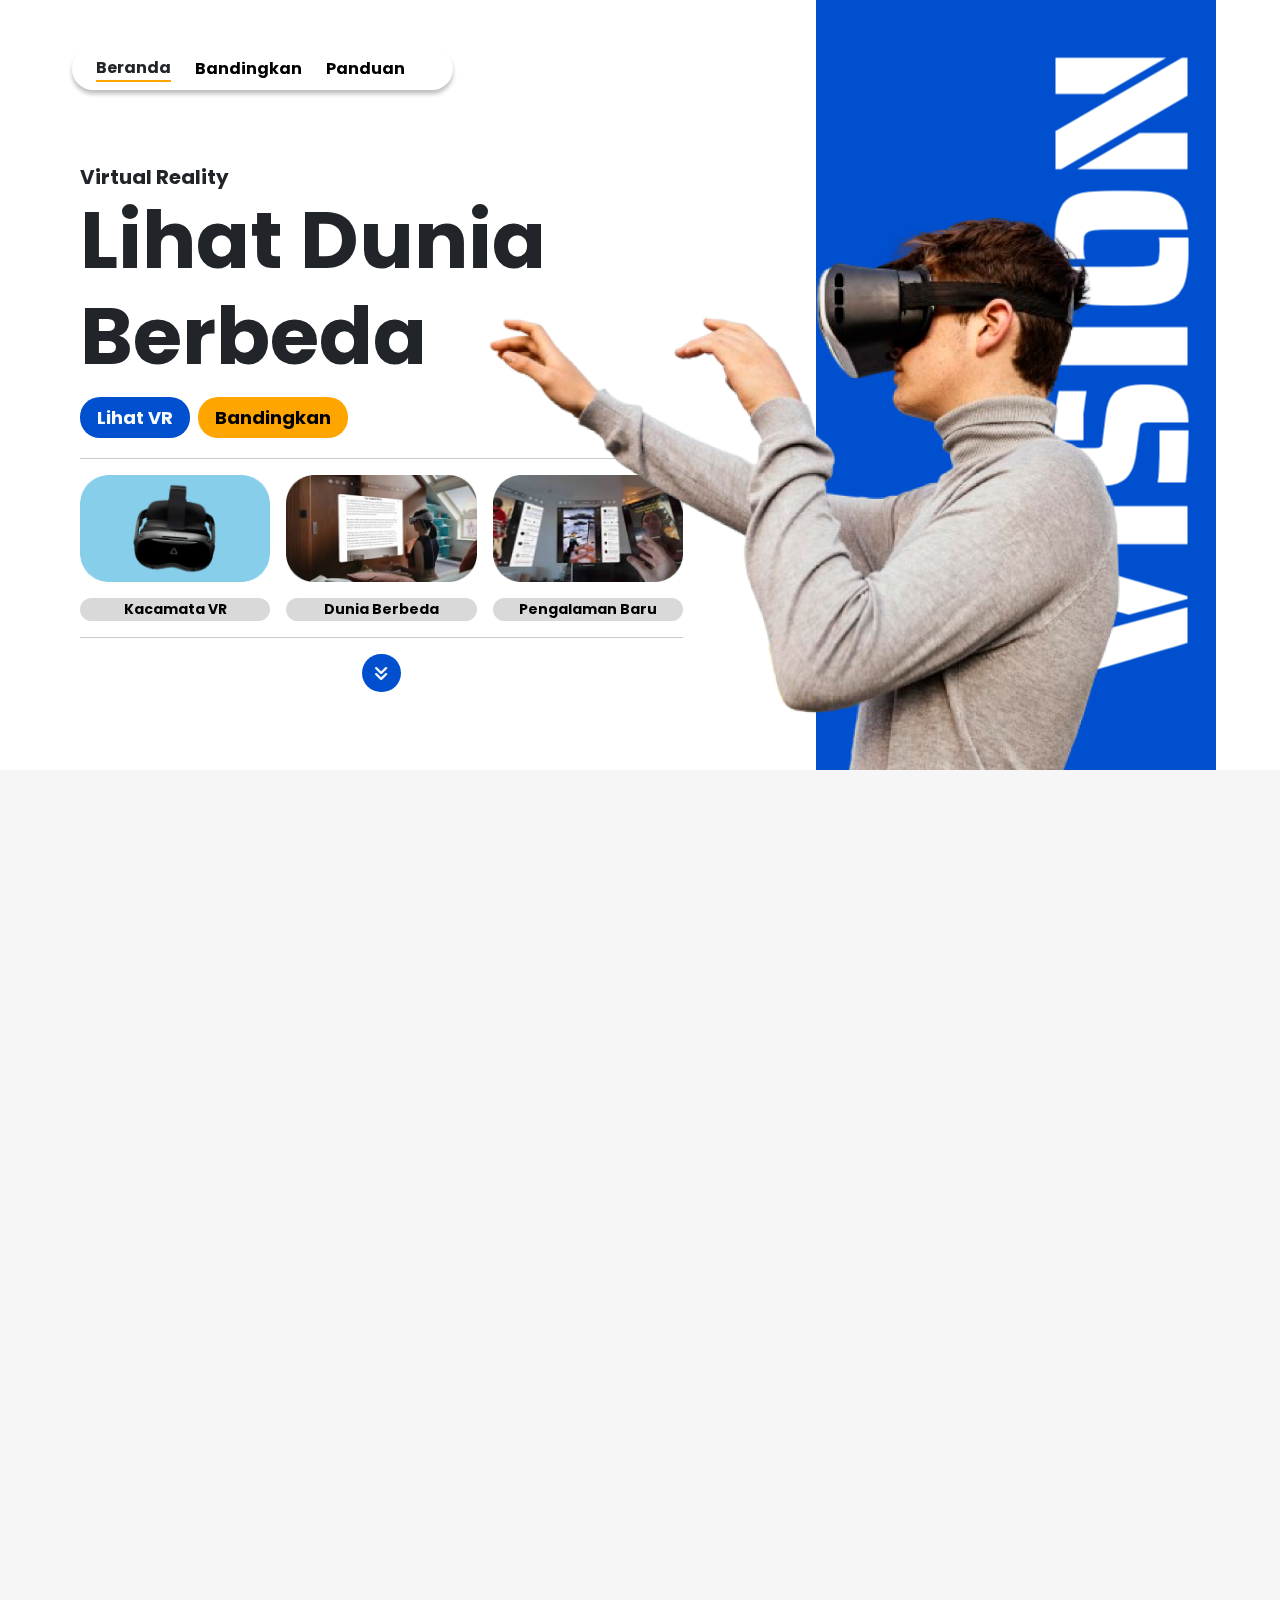
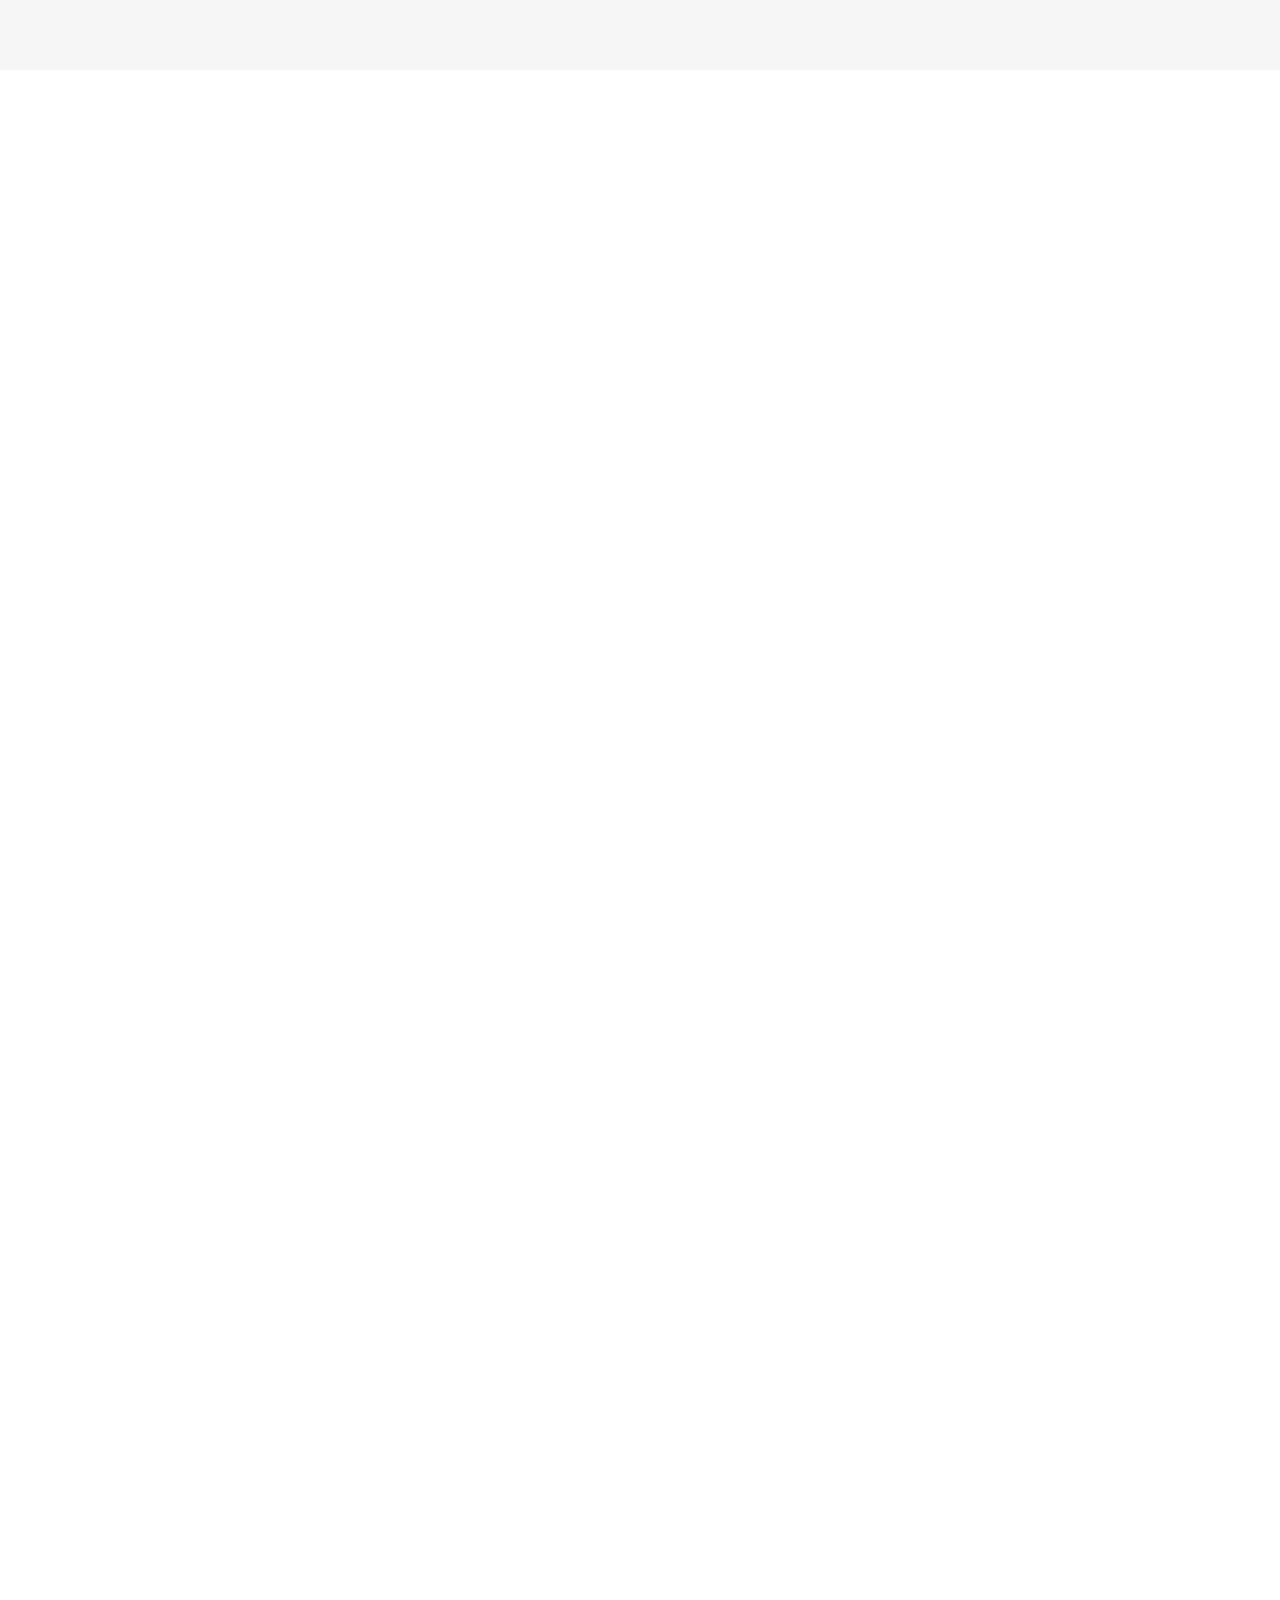
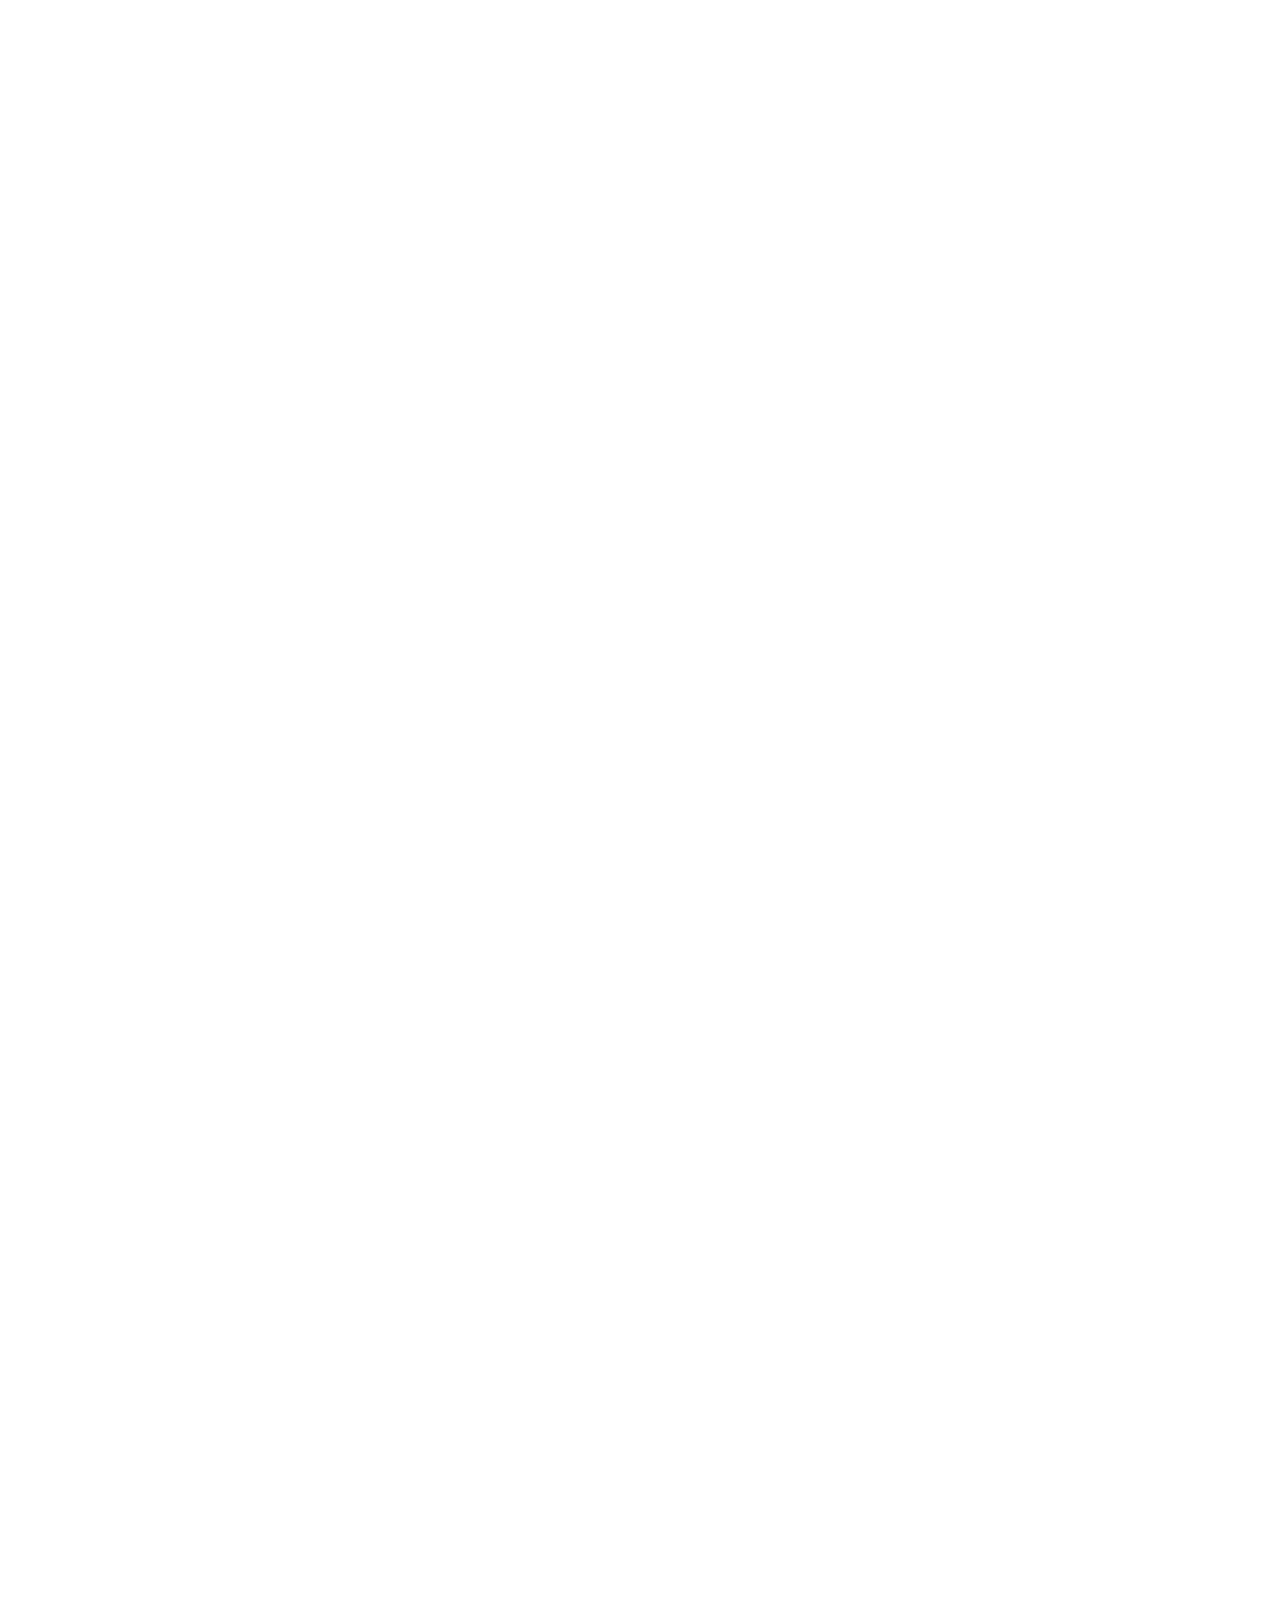
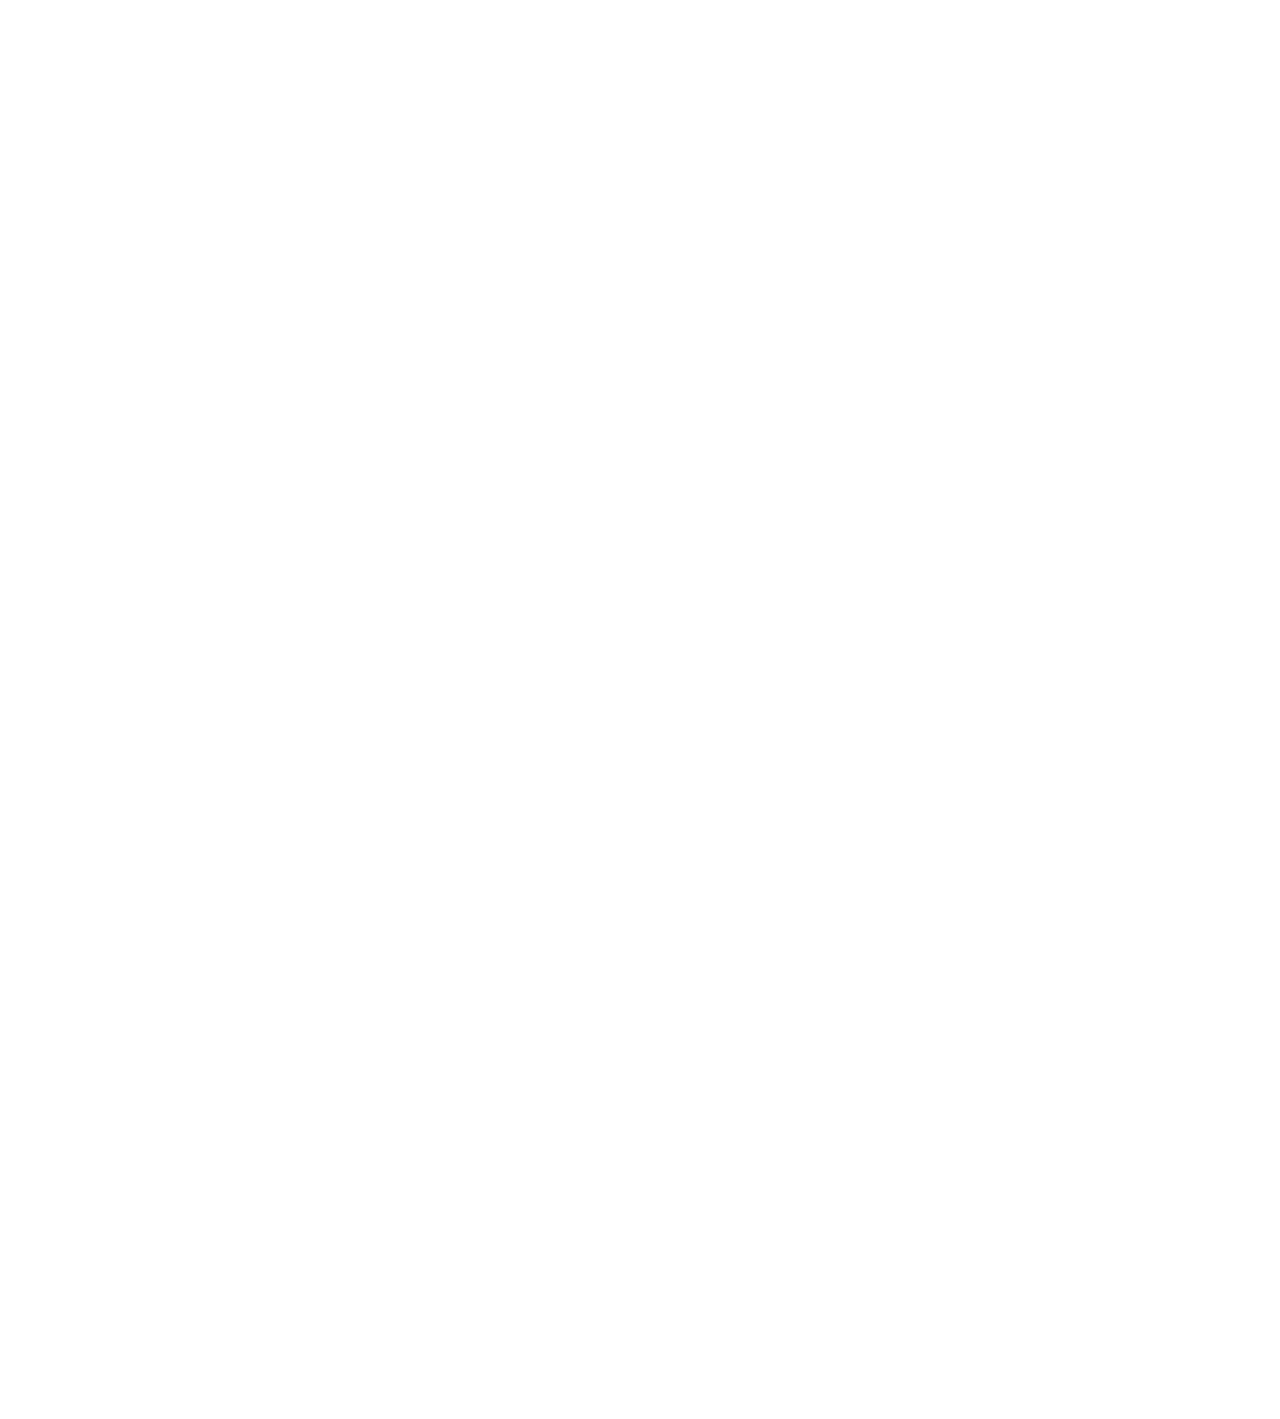
==== commit b9f38503: "test" ====
--- a/index.html
+++ b/index.html
@@ -17,7 +17,7 @@
 
 </head>
 
-<body class="overflow-x-hidden">
+<body>
         <!-- homepage -->
         <section id="frame1" data-aos="fade-up" data-aos-duration="1000">
             <!-- navbar -->
@@ -444,7 +444,7 @@
 
         <!-- Start Halaman Banding -->
         <div id="frame7" data-aos="fade-up" data-aos-duration="1500">
-            <img src="assets/img/head-vr.png" id="gambartesting" class="mt-5 w-100 animate-vr-img" data-aos="fade-down"
+            <img src="assets/img/head-vr.png" style="object-fit: contain;" id="gambartesting" class="mt-5 w-100 animate-vr-img" data-aos="fade-down"
                 data-aos-duration="1200" />
 
             <div class="row parent-content container-fluid mt-5" data-aos="fade-up" data-aos-duration="1200">
@@ -503,7 +503,7 @@
                         <div class="gambarBanding bawah" data-aos="zoom-in" data-aos-duration="1200"
                             data-aos-delay="700">
                             <img src="assets/img/Rectangle 175.png" class="border-bottom rounded-4 mb-3 a" />
-                            <img src="assets/img/download 5.png" class="border-bottom rounded-4" />
+                            <img src="assets/img/download 5.png" class="border-bottom rounded-4" style="object-fit: contain;" />
                         </div>
                     </div>
 
@@ -525,7 +525,7 @@
                 <ul class="fw-light">
                     <li class="list-group-item fw-bold fst-italic judul-desc">Explore</li>
                     <div class="grid">
-                        <li class="p-1  list-group-item"><a href="#frame1">Beranda</a> </li>
+                        <li class="p-1 list-group-item"><a href="#frame1">Beranda</a> </li>
                         <li class="p-1 list-group-item"><a href="#frame3"></a> VR</li>
                         <li class="p-1 list-group-item"><a href="page-extra/page-bandingkan.html">Bandingkan</a> </li>
                         <li class="p-1 list-group-item"><a href="page-extra/page-panduan.html">Panduan</a> </li>
--- a/assets/css/style.css
+++ b/assets/css/style.css
@@ -8,6 +8,7 @@
   --sub-title: 24px;
   --paragraph: 16px;
   --button: 20px;
+  overflow-x: hidden;
 }
 
 #frame1 {
@@ -910,6 +911,10 @@
 #frame7 .row .col .gambarBanding img{
   width: 80%;
 }
+
+#frame7 img {
+ object-fit: contain;
+}
 #footer {
     width: 100%;
     margin-top: 7rem;
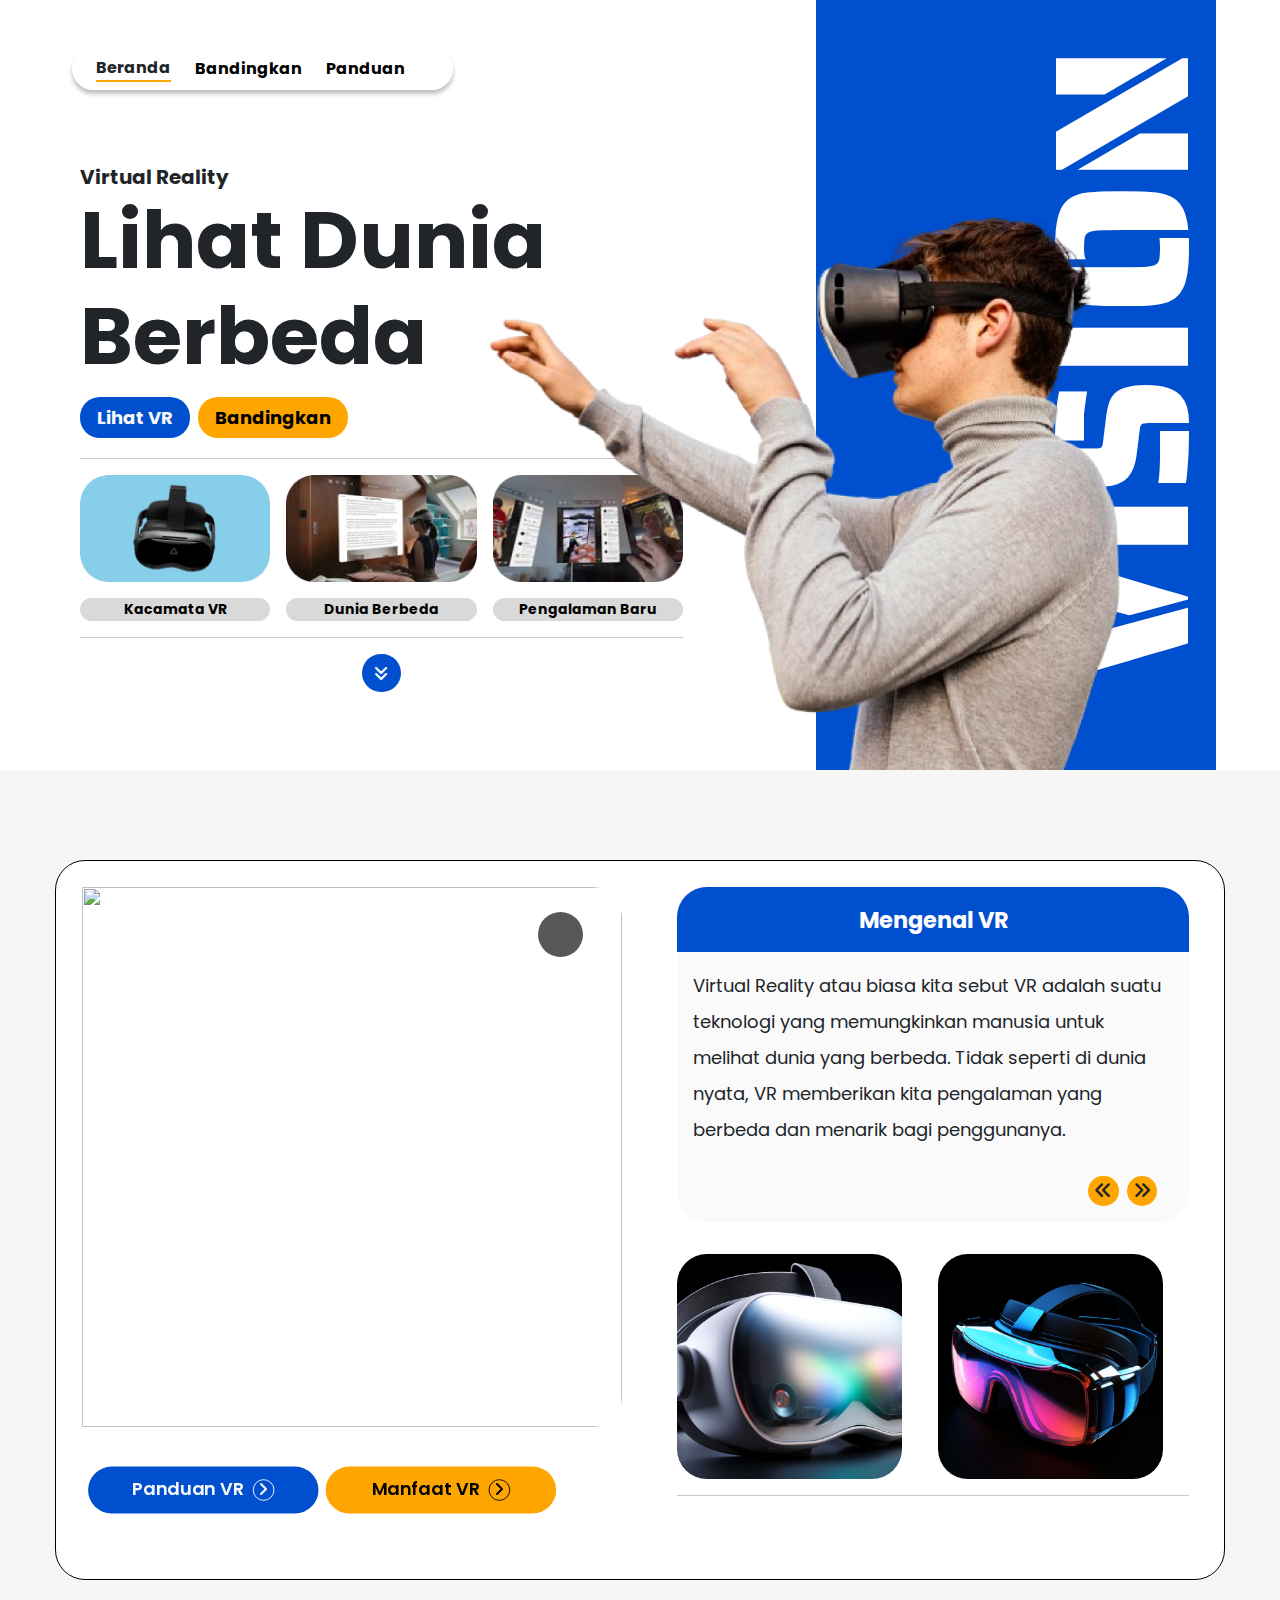
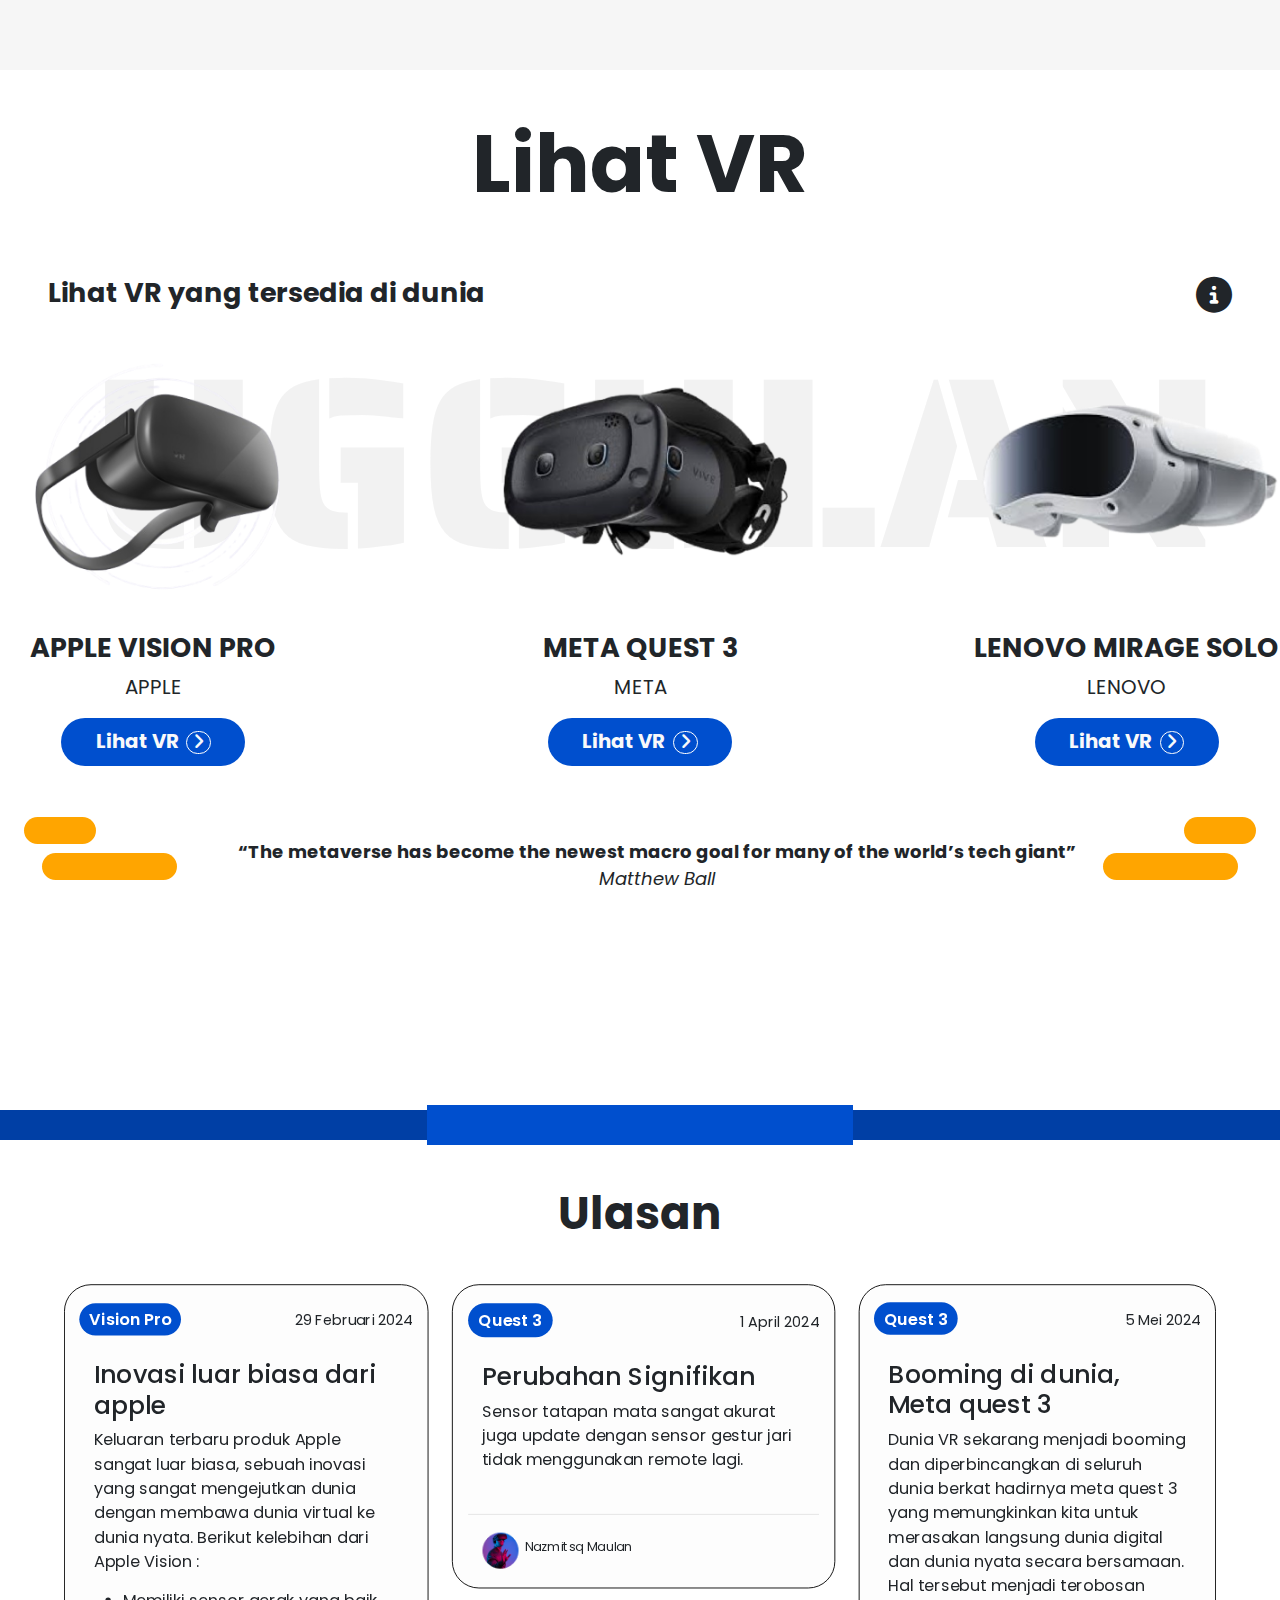
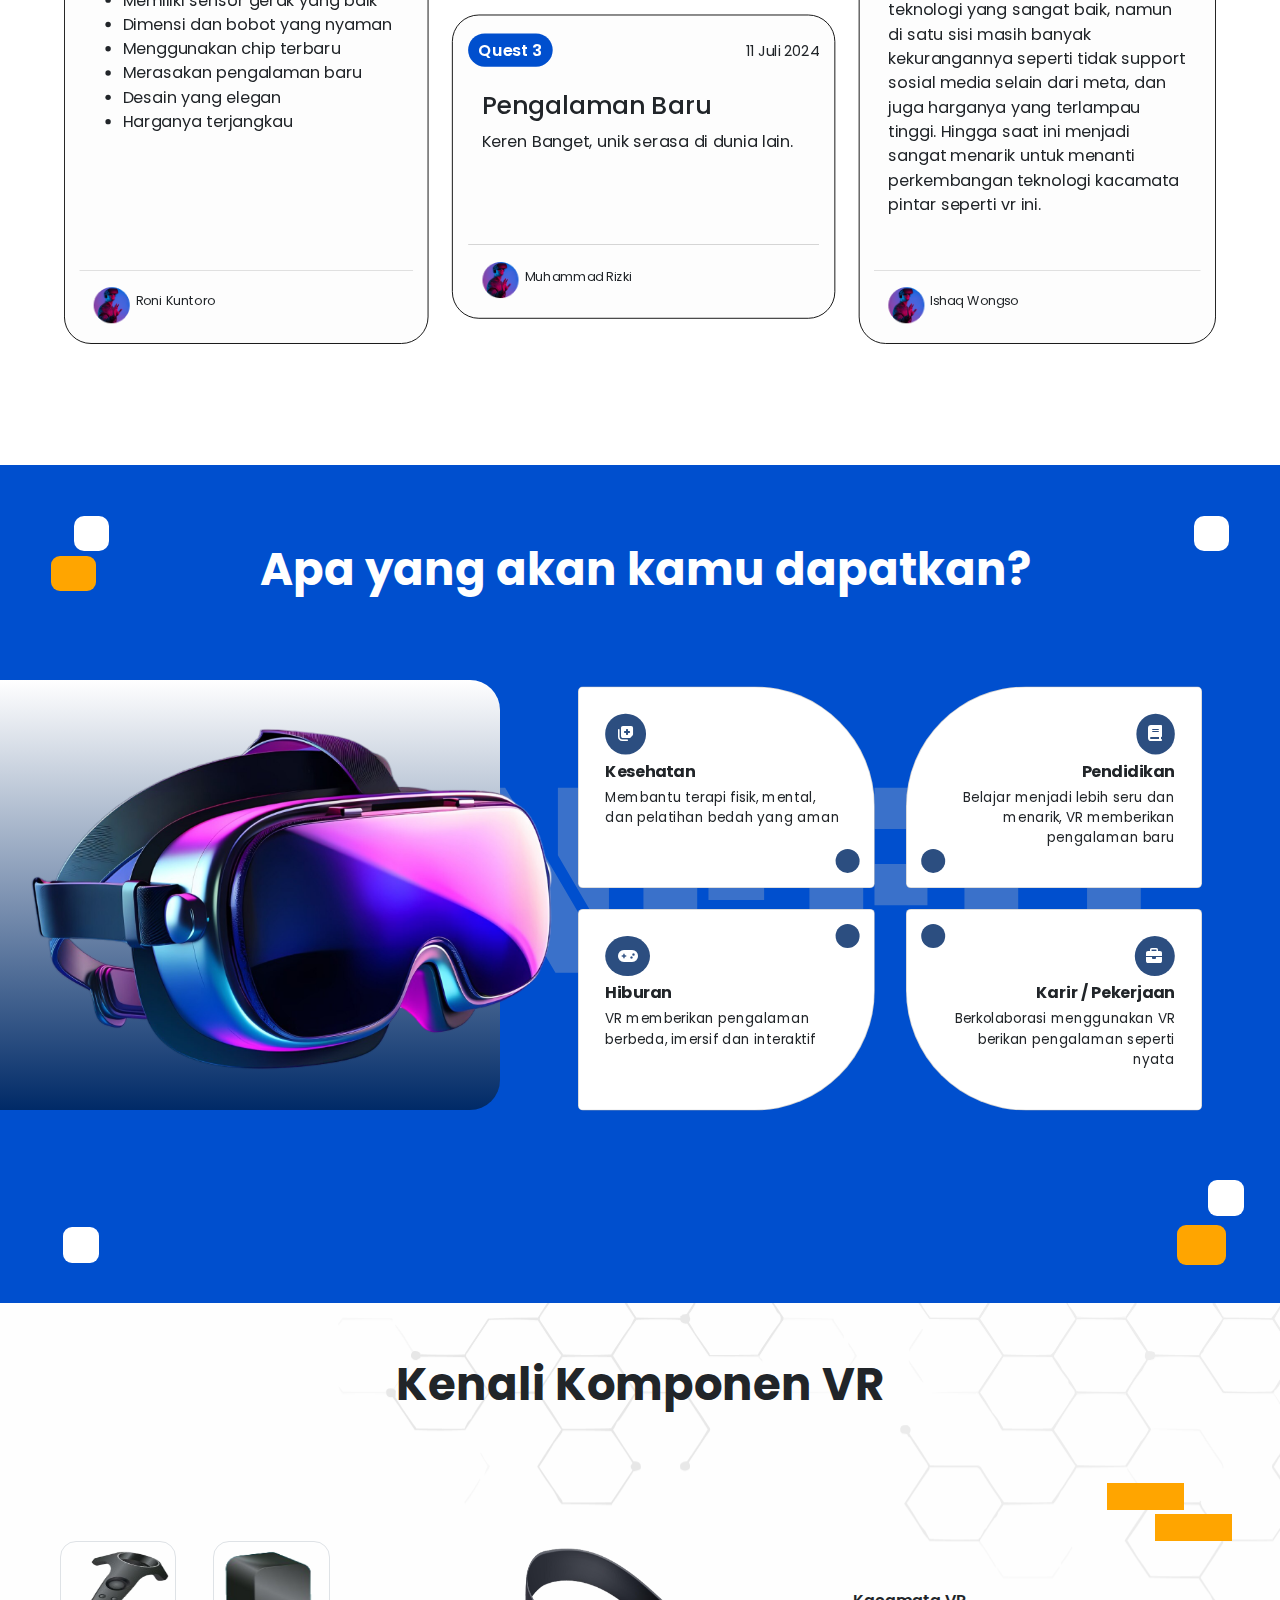
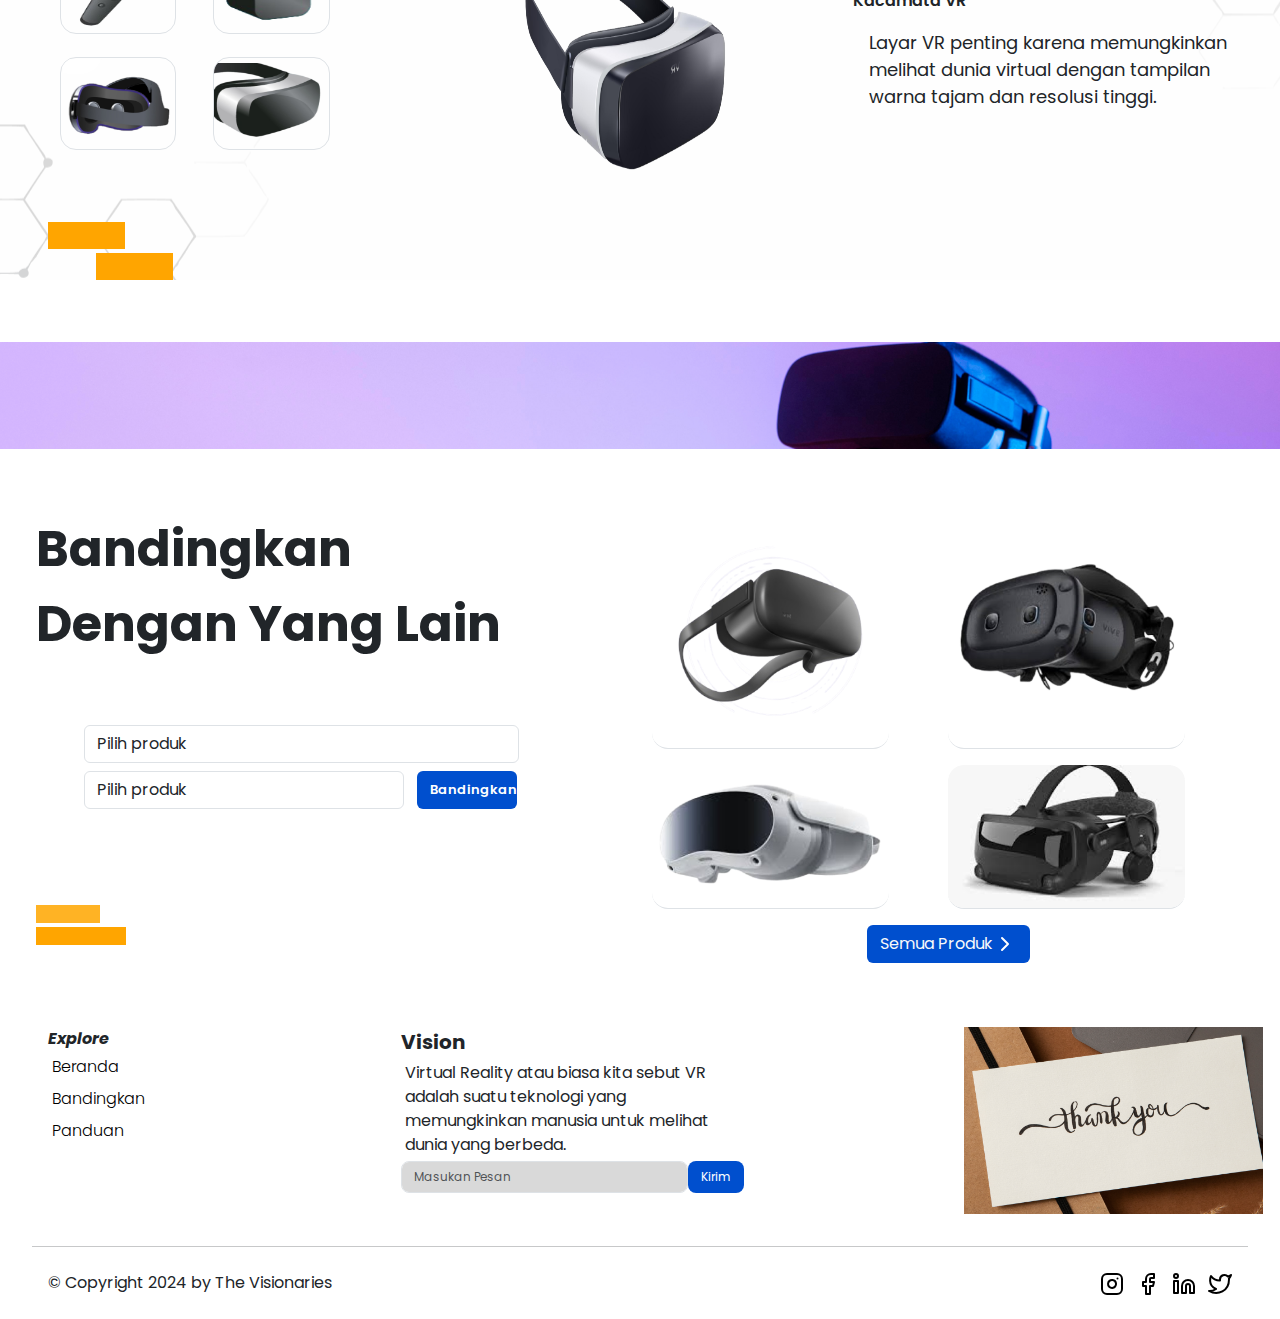
==== commit eb0c2d0f: "done carousel" ====
--- a/index.html
+++ b/index.html
@@ -18,445 +18,436 @@
 </head>
 
 <body>
-        <!-- homepage -->
-        <section id="frame1" data-aos="fade-up" data-aos-duration="1000">
-            <!-- navbar -->
-            <nav class="navbar nav text-dark p-2 pt-5" data-aos="zoom-in-up" data-aos-duration="1000">
-                <div class="nav-button" id="navButton">☰</div>
-                <ul
-                    class="nav-content d-flex justify-content-center align-items-center gap-4 w-auto bg-white p-2 ps-4 pe-4 rounded rounded-5">
-                    <li class="nav-item active" data-aos="zoom-in-right" data-aos-duration="1000">
-                        Beranda
-                    </li>
-                    <li class="nav-item" data-aos="zoom-in" data-aos-duration="1000">
-                        <a href="page-extra/page-bandingkan.html">Bandingkan</a>
-                    </li>
-                    <li class="nav-item" data-aos="zoom-in-left" data-aos-duration="1000">
-                        <a href="page-extra/page-panduan.html">Panduan</a>
-                    </li>
-                    <i class="fa-solid fa-magnifying-glasswed"></i>
-                </ul>
-            </nav>
-
-            <!-- end navbar -->
-            <!-- content homepage -->
+    <!-- homepage -->
+    <section id="frame1">
+        <!-- navbar -->
+        <nav class="navbar nav text-dark p-2 pt-5">
+            <div class="nav-button" id="navButton">☰</div>
+            <ul
+                class="nav-content d-flex justify-content-center align-items-center gap-4 w-auto bg-white p-2 ps-4 pe-4 rounded rounded-5">
+                <li class="nav-item active">
+                    Beranda
+                </li>
+                <li class="nav-item">
+                    <a href="page-extra/page-bandingkan.html">Bandingkan</a>
+                </li>
+                <li class="nav-item">
+                    <a href="page-extra/page-panduan.html">Panduan</a>
+                </li>
+                <i class="fa-solid fa-magnifying-glasswed"></i>
+            </ul>
+        </nav>
+
+        <!-- end navbar -->
+        <!-- content homepage -->
+        <div class="parent-content">
+            <div class="left-content">
+                <p class="sub-title ">Virtual Reality</p>
+                <h1 class="title">Lihat Dunia Berbeda</h1>
+                <div class="btn-hp d-flex gap-2">
+                    <button class="btn btn-hp1"><a href="#frame3" class="text-light">Lihat VR</a></button>
+                    <button class="btn btn-hp2 text-dark"><a
+                            href="page-extra/page-bandingkan.html">Bandingkan</a></button>
+                </div>
+                <div class="parent-preview">
+                    <hr>
+                    <div class="preview align-items-center gap-3 slider-container">
+                        <div class="item1 slider">
+                            <img src="assets/img/Group 139.png" alt="">
+                            <button class="teks1 border-0 rounded rounded-4 pe-3 ps-3">Kacamata VR</button>
+                        </div>
+                        <div class="item2">
+                            <img src="assets/img/download 2.png" alt="">
+                            <button class="teks2 border-0 rounded rounded-4 pe-3 ps-3">Dunia Berbeda</button>
+                        </div>
+                        <div class="item3">
+                            <img src="assets/img/images 2.png" alt="">
+                            <button class="teks3 border-0 rounded rounded-4 pe-3 ps-3">Pengalaman Baru</button>
+                        </div>
+                    </div>
+                    <hr>
+                    <center>
+                        <a href="#scroll"><i class="fa-solid fa-angles-down icon-scroll text-light"></i></a>
+                    </center>
+                </div>
+            </div>
+
+            <div class="right-content">
+                <div class="rectangle rec-height position-relative">
+                    <div class="teks-vision position-absolute">
+                        <h1 class="vision">VISION</h1>
+                    </div>
+                    <img src="assets/img/medium-shot-boy-with-vr-glasses-removebg-preview 1.png" alt="" class="orang">
+                </div>
+            </div>
+        </div>
+        <!-- end content homepage -->
+    </section>
+    <!-- end homepage -->
+
+    <!-- page2 -->
+    <section id="frame2">
+        <div class="rectangle top-50 start-50 translate-middle" id="scroll">
             <div class="parent-content">
                 <div class="left-content">
-                    <p class="sub-title " data-aos="fade-right" data-aos-duration="1000">Virtual Reality</p>
-                    <h1 class="title" data-aos="zoom-in" data-aos-duration="1000">Lihat Dunia Berbeda</h1>
-                    <div class="btn-hp d-flex gap-2">
-                        <button class="btn btn-hp1"><a href="#frame3" data-aos="zoom-in-right" data-aos-duration="2000"
-                                class="text-light">Lihat VR</a></button>
-                        <button class="btn btn-hp2 text-dark"><a href="page-extra/page-bandingkan.html"
-                                data-aos="zoom-in-left" data-aos-duration="2000">Bandingkan</a></button>
-                    </div>
-                    <div class="parent-preview">
+                    <div class="image-content">
+                        <img src="assets/img/excited-young-woman-enter-virtual-reality-her-glasses-asian-girl-using-vr-headset-standing-white-background.jpg"
+                            alt="">
+                        <div class="circle"></div>
+                    </div>
+                    <div class="button">
+                        <button class="btn1 text-light">
+                            <a href="page-extra/page-panduan.html" class="text-light">Panduan VR <i
+                                    class="fa-solid fa-angle-right"></i></a>
+                        </button>
+                        <button class="btn2">
+                            <a href="#frame5">Manfaat VR <i class="fa-solid fa-angle-right"></i></a>
+                        </button>
+                    </div>
+                </div>
+                <div class="right-content">
+                    <div class="box">
+                        <div class="title-box">
+                            <h1>Mengenal VR</h1>
+                        </div>
+                        <div class="body-box">
+                            <p id="paragraph">Virtual Reality atau biasa kita sebut VR adalah suatu teknologi yang
+                                memungkinkan manusia untuk melihat dunia yang berbeda. Tidak seperti di dunia nyata,
+                                VR
+                                memberikan kita pengalaman yang berbeda dan menarik bagi penggunanya</p>
+                            <div class="swicth">
+                                <i class="fa-solid fa-angles-left" id="prev"></i>
+                                <i class="fa-solid fa-angles-right" id="next"></i>
+                            </div>
+                        </div>
+                    </div>
+                    <div class="mini-image">
+                        <div class="image">
+                            <img src="assets/img/vr/vr1.png" id="vrLeft" alt="">
+                            <img src="assets/img/vr/vr2.png" id="vrRight" alt="">
+                        </div>
                         <hr>
-                        <div class="preview align-items-center gap-3 slider-container">
-                            <div class="item1 slider">
-                                <img src="assets/img/Group 139.png" alt="" data-aos="zoom-in-right"
-                                    data-aos-duration="1000">
-                                <button class="teks1 border-0 rounded rounded-4 pe-3 ps-3" data-aos="fade-up"
-                                    data-aos-duration="1000">Kacamata VR</button>
-                            </div>
-                            <div class="item2">
-                                <img src="assets/img/download 2.png" alt="" data-aos="zoom-in" data-aos-duration="1000">
-                                <button class="teks2 border-0 rounded rounded-4 pe-3 ps-3" data-aos="fade-up"
-                                    data-aos-duration="1000">Dunia Berbeda</button>
-                            </div>
-                            <div class="item3">
-                                <img src="assets/img/images 2.png" alt="" data-aos="zoom-in-left"
-                                    data-aos-duration="1000">
-                                <button class="teks3 border-0 rounded rounded-4 pe-3 ps-3" data-aos="fade-up"
-                                    data-aos-duration="1000">Pengalaman Baru</button>
-                            </div>
-                        </div>
-                        <hr>
-                        <center>
-                            <a href="#scroll"><i data-aos="zoom-in" data-aos-duration="1000"
-                                    class="fa-solid fa-angles-down icon-scroll text-light"></i></a>
-                        </center>
-                    </div>
-                </div>
-
-                <div class="right-content">
-                    <div class="rectangle rec-height position-relative">
-                        <div class="teks-vision position-absolute">
-                            <h1 class="vision" data-aos="fade-down" data-aos-duration="1000">VISION</h1>
-                        </div>
-                        <img src="assets/img/medium-shot-boy-with-vr-glasses-removebg-preview 1.png" data-aos="fade-up"
-                            data-aos-duration="1000" alt="" class="orang">
-                    </div>
-                </div>
-            </div>
-            <!-- end content homepage -->
-        </section>
-        <!-- end homepage -->
-
-        <!-- page2 -->
-        <section id="frame2" data-aos="fade-up" data-aos-duration="1000">
-            <div class="rectangle top-50 start-50 translate-middle" id="scroll" data-aos="fade-up"
-                data-aos-duration="1000">
-                <div class="parent-content">
-                    <div class="left-content" data-aos="fade-right" data-aos-duration="1000">
-                        <div class="image-content">
-                            <img src="assets/img/excited-young-woman-enter-virtual-reality-her-glasses-asian-girl-using-vr-headset-standing-white-background.jpg"
-                                alt="" data-aos="zoom-in" data-aos-duration="1000">
-                            <div class="circle" data-aos="fade-in" data-aos-duration="1000"></div>
-                        </div>
-                        <div class="button">
-                            <button class="btn1 text-light">
-                                <a href="page-extra/page-panduan.html" class="text-light">Panduan VR <i
-                                        class="fa-solid fa-angle-right"></i></a>
-                            </button>
-                            <button class="btn2">
-                                <a href="#frame5">Manfaat VR <i class="fa-solid fa-angle-right"></i></a>
-                            </button>
-                        </div>
-                    </div>
-                    <div class="right-content" data-aos="fade-left" data-aos-duration="1000">
-                        <div class="box">
-                            <div class="title-box">
-                                <h1>Mengenal VR</h1>
-                            </div>
-                            <div class="body-box">
-                                <p id="paragraph">Virtual Reality atau biasa kita sebut VR adalah suatu teknologi yang
-                                    memungkinkan manusia untuk melihat dunia yang berbeda. Tidak seperti di dunia nyata,
-                                    VR
-                                    memberikan kita pengalaman yang berbeda dan menarik bagi penggunanya</p>
-                                <div class="swicth">
-                                    <i class="fa-solid fa-angles-left" id="prev"></i>
-                                    <i class="fa-solid fa-angles-right" id="next"></i>
-                                </div>
-                            </div>
-                        </div>
-                        <div class="mini-image">
-                            <div class="image">
-                                <img src="assets/img/vr/vr1.png" id="vrLeft" alt="" data-aos="flip-left"
-                                    data-aos-duration="1000">
-                                <img src="assets/img/vr/vr2.png" id="vrRight" alt="" data-aos="flip-right"
-                                    data-aos-duration="1000">
-                            </div>
-                            <hr>
-                        </div>
-                    </div>
-                </div>
-            </div>
-        </section>
-        <!-- end page2 -->
-
-        <!-- page3 -->
-        <section id="frame3" data-aos="fade-up" data-aos-duration="1000">
-            <div class="topbar" data-aos="fade-down" data-aos-duration="1000">
-                <h1>Lihat VR</h1>
-            </div>
-            <div class="top container-fluid ps-5 pe-5" data-aos="fade-right" data-aos-duration="1000">
-                <h1>Lihat VR yang tersedia di dunia</h1>
-                <div class="icon-container" data-aos="zoom-in" data-aos-duration="1000">
-                    <i class="fa-solid fa-circle-info"></i>
-                    <span class="tooltip-text">Menampilkan 3 VR unggulan saat ini</span>
-                </div>
-            </div>
-            <div class="middle" data-aos="fade-up" data-aos-duration="1000">
-                <h1 class="text-back">UGGULAN</h1>
-                <div class="parent-card">
-                    <div class="card" data-aos="flip-left" data-aos-duration="1000">
-                        <img src="assets/img/Rectangle 173.png" alt="">
-                        <h1>APPLE VISION PRO</h1>
-                        <p>APPLE</p>
-                        <center>
-                            <button><a class="text-light" href="page-extra/page-spec.html" id="sendDataApple">Lihat VR
-                                    <i class="fa-solid fa-angle-right"></i></a></button>
-                        </center>
-                    </div>
-                    <div class="card" data-aos="flip-right">
-                        <img src="assets/img/Rectangle 175.png" alt="">
-                        <h1>META QUEST 3</h1>
-                        <p>META</p>
-                        <center>
-                            <button><a class="text-light" href="page-extra/page-spec.html" id="sendDataMeta">Lihat VR <i
-                                        class="fa-solid fa-angle-right"></i></a></button>
-                        </center>
-                    </div>
-                    <div class="card" data-aos="flip-left">
-                        <img src="assets/img/Rectangle 176.png" alt="">
-                        <h1>LENOVO MIRAGE SOLO</h1>
-                        <p>LENOVO</p>
-                        <center>
-                            <button><a class="text-light" href="page-extra/page-spec.html" id="sendDataLenovo">Lihat VR
-                                    <i class="fa-solid fa-angle-right"></i></a></button>
-                        </center>
-                    </div>
-                </div>
-            </div>
-            <div class="bottom ps-4 pe-4 mt-4" data-aos="fade-up" data-aos-duration="1000">
-                <div class="parent d-flex justify-content-between">
-                    <div class="side-left" data-aos="fade-right" data-aos-duration="1000">
-                        <div class="top"></div>
-                        <div class="bottom"></div>
-                    </div>
-                    <div class="quote mt-5 me-5" data-aos="zoom-in" data-aos-duration="1000">
-                        <center>
-                            <b class="quotes">“The metaverse has become the newest macro goal for many of the world’s
-                                tech
-                                giant”</b>
-                            <br>
-                            <i>Matthew Ball</i>
-                        </center>
-                    </div>
-                    <div class="side-right" data-aos="fade-left" data-aos-duration="1000">
-                        <div class="top"></div>
-                        <div class="bottom"></div>
-                    </div>
-                </div>
-            </div>
-        </section>
-        <!-- end page3 -->
-
-        <!-- page4 -->
-        <section id="frame4" data-aos="fade-up" data-aos-duration="1000">
-            <div class="line" data-aos="fade-up" data-aos-duration="1000">
-                <div class="left" data-aos="fade-right" data-aos-duration="1000"></div>
-                <div class="center" data-aos="zoom-in" data-aos-duration="1000"></div>
-                <div class="right" data-aos="fade-left" data-aos-duration="1000"></div>
-            </div>
-            <div class="review text-center mt-3" data-aos="fade-up" data-aos-duration="1000">
-                <h1 class="fw-bold">Ulasan</h1>
-            </div>
+                    </div>
+                </div>
+            </div>
+        </div>
+    </section>
+    <!-- end page2 -->
+
+    <!-- page3 -->
+    <section id="frame3">
+        <div class="topbar">
+            <h1>Lihat VR</h1>
+        </div>
+        <div class="top container-fluid ps-5 pe-5">
+            <h1>Lihat VR yang tersedia di dunia</h1>
+            <div class="icon-container">
+                <i class="fa-solid fa-circle-info"></i>
+                <span class="tooltip-text">Menampilkan 3 VR unggulan saat ini</span>
+            </div>
+        </div>
+        <div class="middle">
+            <h1 class="text-back">UGGULAN</h1>
             <div class="parent-card">
-                <div class="left" data-aos="fade-right" data-aos-duration="1000">
-                    <div class="card">
-                        <div class="card-head">
-                            <h1 class="label">Vision Pro</h1>
-                            <p class="date">29 Februari 2024</p>
-                        </div>
-                        <div class="card-body">
-                            <h1>Inovasi luar biasa dari apple</h1>
-                            <p>Keluaran terbaru produk Apple sangat luar biasa, sebuah inovasi yang sangat mengejutkan
-                                dunia
-                                dengan membawa dunia virtual ke dunia nyata. Berikut kelebihan dari Apple Vision :
-                            <ul>
-                                <li>Memiliki sensor gerak yang baik</li>
-                                <li>Dimensi dan bobot yang nyaman</li>
-                                <li>Menggunakan chip terbaru</li>
-                                <li>Merasakan pengalaman baru</li>
-                                <li>Desain yang elegan</li>
-                                <li>Harganya terjangkau</li>
-                            </ul>
-                            </p>
-                        </div>
-                        <div class="card-footer">
-                            <img src="/assets/img/Rectangle 104.png" alt="">
-                            <p>Roni Kuntoro</p>
-                        </div>
-                    </div>
-                </div>
-                <div class="center" data-aos="zoom-in" data-aos-duration="1000">
-                    <div class="card top">
-                        <div class="card-head">
-                            <h1 class="label">Quest 3</h1>
-                            <p class="date">1 April 2024</p>
-                        </div>
-                        <div class="card-body">
-                            <h1>Perubahan Signifikan</h1>
-                            <p>Sensor tatapan mata sangat akurat juga update dengan sensor gestur jari tidak menggunakan
-                                remote lagi.</p>
-                        </div>
-                        <div class="card-footer">
-                            <img src="/assets/img/Rectangle 104.png" alt="">
-                            <p>Nazmitsq Maulan</p>
-                        </div>
-                    </div>
-                    <div class="card bottom" data-aos="fade-up" data-aos-duration="1000">
-                        <div class="card-head">
-                            <h1 class="label">Quest 3</h1>
-                            <p class="date">11 Juli 2024</p>
-                        </div>
-                        <div class="card-body">
-                            <h1>Pengalaman Baru</h1>
-                            <p>Keren Banget, unik serasa di dunia lain.</p>
-                        </div>
-                        <div class="card-footer">
-                            <img src="/assets/img/Rectangle 104.png" alt="">
-                            <p>Muhammad Rizki</p>
-                        </div>
-                    </div>
-                </div>
-                <div class="right" data-aos="fade-left" data-aos-duration="1000">
-                    <div class="card">
-                        <div class="card-head">
-                            <h1 class="label">Quest 3</h1>
-                            <p class="date">5 Mei 2024</p>
-                        </div>
-                        <div class="card-body">
-                            <h1>Booming di dunia, Meta quest 3</h1>
-                            <p>Dunia VR sekarang menjadi booming dan diperbincangkan di seluruh dunia berkat hadirnya
-                                meta
-                                quest 3 yang memungkinkan kita untuk merasakan langsung dunia digital dan dunia nyata
-                                secara
-                                bersamaan. Hal tersebut menjadi terobosan teknologi yang sangat baik, namun di satu sisi
-                                masih banyak kekurangannya seperti tidak support sosial media selain dari meta, dan juga
-                                harganya yang terlampau tinggi. Hingga saat ini menjadi sangat menarik untuk menanti
-                                perkembangan teknologi kacamata pintar seperti vr ini.</p>
-                        </div>
-                        <div class="card-footer">
-                            <img src="/assets/img/Rectangle 104.png" alt="">
-                            <p>Ishaq Wongso</p>
-                        </div>
-                    </div>
-                </div>
-            </div>
-        </section>
-        <!-- end page4 -->
-
-        <!-- page5 -->
-        <section id="frame5" data-aos="fade-up" data-aos-duration="1500">
-            <div class="text-behind top-50 start-50 translate-middle" data-aos="zoom-in" data-aos-duration="1500">
-                <h1 class="benefit">BENEFIT</h1>
-            </div>
-            <div class="top">
-                <div class="icon-left" data-aos="zoom-in" data-aos-duration="1000">
+                <div class="card">
+                    <img src="assets/img/Rectangle 173.png" alt="">
+                    <h1>APPLE VISION PRO</h1>
+                    <p>APPLE</p>
+                    <center>
+                        <button><a class="text-light" href="page-extra/page-spec.html" id="sendDataApple">Lihat VR
+                                <i class="fa-solid fa-angle-right"></i></a></button>
+                    </center>
+                </div>
+                <div class="card">
+                    <img src="assets/img/Rectangle 175.png" alt="">
+                    <h1>META QUEST 3</h1>
+                    <p>META</p>
+                    <center>
+                        <button><a class="text-light" href="page-extra/page-spec.html" id="sendDataMeta">Lihat VR <i
+                                    class="fa-solid fa-angle-right"></i></a></button>
+                    </center>
+                </div>
+                <div class="card">
+                    <img src="assets/img/Rectangle 176.png" alt="">
+                    <h1>LENOVO MIRAGE SOLO</h1>
+                    <p>LENOVO</p>
+                    <center>
+                        <button><a class="text-light" href="page-extra/page-spec.html" id="sendDataLenovo">Lihat VR
+                                <i class="fa-solid fa-angle-right"></i></a></button>
+                    </center>
+                </div>
+            </div>
+        </div>
+        <div class="bottom ps-4 pe-4 mt-4">
+            <div class="parent d-flex justify-content-between">
+                <div class="side-left">
                     <div class="top"></div>
                     <div class="bottom"></div>
                 </div>
-                <div class="text" data-aos="fade-up" data-aos-duration="1000" data-aos-delay="200">
-                    <h1>Apa yang akan kamu dapatkan?</h1>
-                </div>
-                <div class="icon-right" data-aos="zoom-in" data-aos-duration="1000">
-                    <div class="top"></div>
-                </div>
-            </div>
-            <div class="center">
-                <div class="left" data-aos="fade-right" data-aos-duration="1200">
-                    <div class="rectangle">
-                        <div class="image">
-                            <img src="assets/img/Rectangle 158.png" alt="">
-                        </div>
-                    </div>
-                </div>
-                <div class="right" data-aos="fade-left" data-aos-duration="1200">
-                    <div class="info">
-                        <div class="card item-top-left" data-aos="flip-right" data-aos-duration="1200"
-                            data-aos-delay="200">
-                            <div class="icon"></div>
-                            <div class="content">
-                                <i class="fa-solid fa-notes-medical"></i>
-                                <h1>Kesehatan</h1>
-                                <p>Membantu terapi fisik, mental, dan pelatihan bedah yang aman</p>
-                            </div>
-                        </div>
-                        <div class="card item-top-right" data-aos="flip-left" data-aos-duration="1200"
-                            data-aos-delay="400">
-                            <div class="icon"></div>
-                            <div class="content">
-                                <i class="fa-solid fa-book"></i>
-                                <h1>Pendidikan</h1>
-                                <p>Belajar menjadi lebih seru dan menarik, VR memberikan pengalaman baru</p>
-                            </div>
-                        </div>
-                        <div class="card item-bottom-left" data-aos="flip-right" data-aos-duration="1200"
-                            data-aos-delay="600">
-                            <div class="icon"></div>
-                            <div class="content">
-                                <i class="fa-solid fa-gamepad"></i>
-                                <h1>Hiburan</h1>
-                                <p>VR memberikan pengalaman berbeda, imersif dan interaktif</p>
-                            </div>
-                        </div>
-                        <div class="card item-bottom-right" data-aos="flip-left" data-aos-duration="1200"
-                            data-aos-delay="800">
-                            <div class="icon"></div>
-                            <div class="content">
-                                <i class="fa-solid fa-briefcase"></i>
-                                <h1>Karir / Pekerjaan</h1>
-                                <p>Berkolaborasi menggunakan VR berikan pengalaman seperti nyata</p>
-                            </div>
-                        </div>
-                    </div>
-                </div>
-            </div>
-            <div class="bottom">
-                <div class="icon-left" data-aos="zoom-in" data-aos-duration="1000">
-                    <div class="top"></div>
-                </div>
-                <div class="icon-right" data-aos="zoom-in" data-aos-duration="1000">
+                <div class="quote mt-5 me-5">
+                    <center>
+                        <b class="quotes">“The metaverse has become the newest macro goal for many of the world’s
+                            tech
+                            giant”</b>
+                        <br>
+                        <i>Matthew Ball</i>
+                    </center>
+                </div>
+                <div class="side-right">
                     <div class="top"></div>
                     <div class="bottom"></div>
                 </div>
             </div>
-        </section>
-        <!-- end page5 -->
-
-        <!-- Start Komponen -->
-        <div id="frame6" data-aos="fade-up" data-aos-duration="1500">
-            <p class="text-center py-5 judul" data-aos="zoom-in" data-aos-duration="1500">Kenali Komponen VR</p>
-
-            <div class="float-end me-5">
-                <div id="dekorasiKomponen1" data-aos="fade-right" data-aos-duration="1000"></div>
-                <div class="mt-1" id="dekorasiKomponen2" data-aos="fade-left" data-aos-duration="1000"
-                    data-aos-delay="300">
-                </div>
-            </div>
-
-            <div class="isiFrame6">
-                <div class="row row-cols-2 row-cols-lg-3 justify-content-center" style="width: 100%;">
-                    <div class="col kumpulan-gambar" data-aos="zoom-in-up" data-aos-duration="1200">
-                        <!-- Image Group -->
-                        <div class="row row-cols-2 mx-5 gambar">
-                            <div class="col" data-aos="fade-up" data-aos-delay="200">
-                                <img src="assets/img/controller.png" class="border rounded-4" id="kotakKomponen1">
-                            </div>
-                            <div class="col" data-aos="fade-up" data-aos-delay="300">
-                                <img src="assets/img/komponen.png" class="border rounded-4" id="kotakKomponen2">
-                            </div>
-                            <div class="col" data-aos="fade-up" data-aos-delay="400">
-                                <img src="assets/img/ikatKepala.png" class="border rounded-4" id="kotakKomponen3">
-                            </div>
-                            <div class="col" data-aos="fade-up" data-aos-delay="500">
-                                <img src="assets/img/mesin.png" class="border rounded-4" id="kotakKomponen4">
-                            </div>
-                        </div>
-                    </div>
-
-                    <div class="col my-auto text-center main-image" data-aos="fade-in" data-aos-duration="1500"
-                        data-aos-delay="500">
-                        <img src="assets/img/vrkomponen.png" id="isiTengahKomponen" class="animate-img">
-                    </div>
-
-                    <div class="col float-start my-auto" data-aos="fade-up" data-aos-duration="1200"
-                        data-aos-delay="700">
-                        <p id="judulIsiTextKomponen" class="fw-semibold">Kacamata VR</p>
-                        <p id="isiTextKomponen">Layar VR penting karena memungkinkan melihat dunia virtual dengan
-                            tampilan
-                            warna tajam dan resolusi tinggi.</p>
-                    </div>
-                </div>
-            </div>
-
-            <div class="ms-5 mt-5">
-                <div id="dekorasiKomponen1" data-aos="fade-right" data-aos-duration="1000"></div>
-                <div class="mt-1" id="dekorasiKomponen2" data-aos="fade-left" data-aos-duration="1000"
-                    data-aos-delay="300">
-                </div>
-            </div>
-        </div>
-        <!-- End Komponen  -->
-
-        <!-- Start Halaman Banding -->
-        <div id="frame7" data-aos="fade-up" data-aos-duration="1500">
-            <img src="assets/img/head-vr.png" style="object-fit: contain;" id="gambartesting" class="mt-5 w-100 animate-vr-img" data-aos="fade-down"
-                data-aos-duration="1200" />
-
-            <div class="row parent-content container-fluid mt-5" data-aos="fade-up" data-aos-duration="1200">
-                <div class="col ms-4 adaaja" data-aos="fade-right" data-aos-duration="1500">
-                    <p class="fw-bold lh-base judul" id="judulPerbandingan">
-                        Bandingkan Dengan Yang Lain
-                    </p>
-
-                    <div id="kelompokForm" class="p-5" data-aos="fade-left" data-aos-duration="1500"
-                        data-aos-delay="200">
-                        <select id="bandingkanForm1" class="form-control">
-                            <option value="" disabled selected>Pilih produk</option>
+        </div>
+    </section>
+    <!-- end page3 -->
+
+    <!-- page4 -->
+    <section id="frame4">
+        <div class="line">
+            <div class="left"></div>
+            <div class="center"></div>
+            <div class="right"></div>
+        </div>
+        <div class="review text-center mt-3">
+            <h1 class="fw-bold">Ulasan</h1>
+        </div>
+        <div class="parent-card">
+            <div class="left">
+                <div class="card">
+                    <div class="card-head">
+                        <h1 class="label">Vision Pro</h1>
+                        <p class="date">29 Februari 2024</p>
+                    </div>
+                    <div class="card-body">
+                        <h1>Inovasi luar biasa dari apple</h1>
+                        <p>Keluaran terbaru produk Apple sangat luar biasa, sebuah inovasi yang sangat mengejutkan
+                            dunia
+                            dengan membawa dunia virtual ke dunia nyata. Berikut kelebihan dari Apple Vision :
+                        <ul>
+                            <li>Memiliki sensor gerak yang baik</li>
+                            <li>Dimensi dan bobot yang nyaman</li>
+                            <li>Menggunakan chip terbaru</li>
+                            <li>Merasakan pengalaman baru</li>
+                            <li>Desain yang elegan</li>
+                            <li>Harganya terjangkau</li>
+                        </ul>
+                        </p>
+                    </div>
+                    <div class="card-footer">
+                        <img src="/assets/img/Rectangle 104.png" alt="">
+                        <p>Roni Kuntoro</p>
+                    </div>
+                </div>
+            </div>
+            <div class="center">
+                <div class="card top">
+                    <div class="card-head">
+                        <h1 class="label">Quest 3</h1>
+                        <p class="date">1 April 2024</p>
+                    </div>
+                    <div class="card-body">
+                        <h1>Perubahan Signifikan</h1>
+                        <p>Sensor tatapan mata sangat akurat juga update dengan sensor gestur jari tidak menggunakan
+                            remote lagi.</p>
+                    </div>
+                    <div class="card-footer">
+                        <img src="/assets/img/Rectangle 104.png" alt="">
+                        <p>Nazmitsq Maulan</p>
+                    </div>
+                </div>
+                <div class="card bottom">
+                    <div class="card-head">
+                        <h1 class="label">Quest 3</h1>
+                        <p class="date">11 Juli 2024</p>
+                    </div>
+                    <div class="card-body">
+                        <h1>Pengalaman Baru</h1>
+                        <p>Keren Banget, unik serasa di dunia lain.</p>
+                    </div>
+                    <div class="card-footer">
+                        <img src="/assets/img/Rectangle 104.png" alt="">
+                        <p>Muhammad Rizki</p>
+                    </div>
+                </div>
+            </div>
+            <div class="right">
+                <div class="card">
+                    <div class="card-head">
+                        <h1 class="label">Quest 3</h1>
+                        <p class="date">5 Mei 2024</p>
+                    </div>
+                    <div class="card-body">
+                        <h1>Booming di dunia, Meta quest 3</h1>
+                        <p>Dunia VR sekarang menjadi booming dan diperbincangkan di seluruh dunia berkat hadirnya
+                            meta
+                            quest 3 yang memungkinkan kita untuk merasakan langsung dunia digital dan dunia nyata
+                            secara
+                            bersamaan. Hal tersebut menjadi terobosan teknologi yang sangat baik, namun di satu sisi
+                            masih banyak kekurangannya seperti tidak support sosial media selain dari meta, dan juga
+                            harganya yang terlampau tinggi. Hingga saat ini menjadi sangat menarik untuk menanti
+                            perkembangan teknologi kacamata pintar seperti vr ini.</p>
+                    </div>
+                    <div class="card-footer">
+                        <img src="/assets/img/Rectangle 104.png" alt="">
+                        <p>Ishaq Wongso</p>
+                    </div>
+                </div>
+            </div>
+        </div>
+    </section>
+    <!-- end page4 -->
+
+    <!-- page5 -->
+    <section id="frame5">
+        <div class="text-behind top-50 start-50 translate-middle">
+            <h1 class="benefit">BENEFIT</h1>
+        </div>
+        <div class="top">
+            <div class="icon-left">
+                <div class="top"></div>
+                <div class="bottom"></div>
+            </div>
+            <div class="text">
+                <h1>Apa yang akan kamu dapatkan?</h1>
+            </div>
+            <div class="icon-right">
+                <div class="top"></div>
+            </div>
+        </div>
+        <div class="center">
+            <div class="left">
+                <div class="rectangle">
+                    <div class="image">
+                        <img src="assets/img/Rectangle 158.png" alt="">
+                    </div>
+                </div>
+            </div>
+            <div class="right">
+                <div class="info">
+                    <div class="card item-top-left">
+                        <div class="icon"></div>
+                        <div class="content">
+                            <i class="fa-solid fa-notes-medical"></i>
+                            <h1>Kesehatan</h1>
+                            <p>Membantu terapi fisik, mental, dan pelatihan bedah yang aman</p>
+                        </div>
+                    </div>
+                    <div class="card item-top-right">
+                        <div class="icon"></div>
+                        <div class="content">
+                            <i class="fa-solid fa-book"></i>
+                            <h1>Pendidikan</h1>
+                            <p>Belajar menjadi lebih seru dan menarik, VR memberikan pengalaman baru</p>
+                        </div>
+                    </div>
+                    <div class="card item-bottom-left">
+                        <div class="icon"></div>
+                        <div class="content">
+                            <i class="fa-solid fa-gamepad"></i>
+                            <h1>Hiburan</h1>
+                            <p>VR memberikan pengalaman berbeda, imersif dan interaktif</p>
+                        </div>
+                    </div>
+                    <div class="card item-bottom-right">
+                        <div class="icon"></div>
+                        <div class="content">
+                            <i class="fa-solid fa-briefcase"></i>
+                            <h1>Karir / Pekerjaan</h1>
+                            <p>Berkolaborasi menggunakan VR berikan pengalaman seperti nyata</p>
+                        </div>
+                    </div>
+                </div>
+            </div>
+        </div>
+        <div class="bottom">
+            <div class="icon-left">
+                <div class="top"></div>
+            </div>
+            <div class="icon-right">
+                <div class="top"></div>
+                <div class="bottom"></div>
+            </div>
+        </div>
+    </section>
+    <!-- end page5 -->
+
+    <!-- Start Komponen -->
+    <div id="frame6">
+        <p class="text-center py-5 judul">Kenali Komponen VR</p>
+
+        <div class="float-end me-5">
+            <div id="dekorasiKomponen1"></div>
+            <div class="mt-1" id="dekorasiKomponen2">
+            </div>
+        </div>
+
+        <div class="isiFrame6">
+            <div class="row row-cols-2 row-cols-lg-3 justify-content-center" style="width: 100%;">
+                <div class="col kumpulan-gambar">
+                    <!-- Image Group -->
+                    <div class="row row-cols-2 mx-5 gambar">
+                        <div class="col">
+                            <img src="assets/img/controller.png" class="border rounded-4" id="kotakKomponen1">
+                        </div>
+                        <div class="col">
+                            <img src="assets/img/komponen.png" class="border rounded-4" id="kotakKomponen2">
+                        </div>
+                        <div class="col">
+                            <img src="assets/img/ikatKepala.png" class="border rounded-4" id="kotakKomponen3">
+                        </div>
+                        <div class="col">
+                            <img src="assets/img/mesin.png" class="border rounded-4" id="kotakKomponen4">
+                        </div>
+                    </div>
+                </div>
+
+                <div class="col my-auto text-center main-image">
+                    <img src="assets/img/vrkomponen.png" id="isiTengahKomponen" class="animate-img">
+                </div>
+
+                <div class="col float-start my-auto" ">
+                        <p id=" judulIsiTextKomponen" class="fw-semibold">Kacamata VR</p>
+                    <p id="isiTextKomponen">Layar VR penting karena memungkinkan melihat dunia virtual dengan
+                        tampilan
+                        warna tajam dan resolusi tinggi.</p>
+                </div>
+            </div>
+        </div>
+
+        <div class="ms-5 mt-5">
+            <div id="dekorasiKomponen1"></div>
+            <div class="mt-1" id="dekorasiKomponen2">
+            </div>
+        </div>
+    </div>
+    <!-- End Komponen  -->
+
+    <!-- Start Halaman Banding -->
+    <div id="frame7">
+        <img src="assets/img/head-vr.png" style="object-fit: contain;" id="gambartesting"
+            class="mt-5 w-100 animate-vr-img" />
+
+        <div class="row parent-content container-fluid mt-5">
+            <div class="col ms-4 adaaja">
+                <p class="fw-bold lh-base judul" id="judulPerbandingan">
+                    Bandingkan Dengan Yang Lain
+                </p>
+
+                <div id="kelompokForm" class="p-5">
+                    <select id="bandingkanForm1" class="form-control">
+                        <option value="" disabled selected>Pilih produk</option>
+                        <option value="Apple Vision Pro">Apple Vision Pro</option>
+                        <option value="Meta Quest 3">Meta Quest 3</option>
+                        <option value="Lenovo Mirage Solo">Lenovo Mirage Solo</option>
+                        <option value="HTC Vive Focus 3">HTC Vive Focus 3</option>
+                        <option value="Pico 4">Pico 4</option>
+                        <option value="Meta Quest Pro">Meta Quest Pro</option>
+                    </select>
+
+                    <div class="d-flex input-bandingkan mt-2">
+                        <select id="bandingkanForm" class="form-control">
+                            <option value="" selected>Pilih produk</option>
                             <option value="Apple Vision Pro">Apple Vision Pro</option>
                             <option value="Meta Quest 3">Meta Quest 3</option>
                             <option value="Lenovo Mirage Solo">Lenovo Mirage Solo</option>
@@ -465,68 +456,51 @@
                             <option value="Meta Quest Pro">Meta Quest Pro</option>
                         </select>
 
-                        <div class="d-flex input-bandingkan mt-2">
-                            <select id="bandingkanForm" class="form-control" data-aos="fade-left"
-                                data-aos-duration="1500" data-aos-delay="300">
-                                <option value="" selected>Pilih produk</option>
-                                <option value="Apple Vision Pro">Apple Vision Pro</option>
-                                <option value="Meta Quest 3">Meta Quest 3</option>
-                                <option value="Lenovo Mirage Solo">Lenovo Mirage Solo</option>
-                                <option value="HTC Vive Focus 3">HTC Vive Focus 3</option>
-                                <option value="Pico 4">Pico 4</option>
-                                <option value="Meta Quest Pro">Meta Quest Pro</option>
-                            </select>
-
-                            <button
-                                class="my-auto rounded btn fw-semibold justify-content-center align-self-center text-center"
-                                id="buttonbandingkankiri" data-aos="fade-left" data-aos-duration="1500"
-                                data-aos-delay="400">
-                                Bandingkan
-                            </button>
-                        </div>
-                    </div>
-
-                    <div class="mt-5">
-                        <div id="dekorasiBandingkan1" data-aos="fade-right" data-aos-duration="1000"></div>
-                        <div class="mt-1" id="dekorasiBandingkan2" data-aos="fade-left" data-aos-duration="1000"
-                            data-aos-delay="300"></div>
-                    </div>
-                </div>
-
-                <div class="col">
-                    <div class="d-flex justify-content-center gambar-container">
-                        <div class="gambarBanding atas" data-aos="zoom-in" data-aos-duration="1200"
-                            data-aos-delay="500">
-                            <img src="assets/img/Rectangle 173.png" class="border-bottom rounded-4 mb-3 a" />
-                            <img src="assets/img/download 3.png" class="border-bottom rounded-4" />
-                        </div>
-                        <div class="gambarBanding bawah" data-aos="zoom-in" data-aos-duration="1200"
-                            data-aos-delay="700">
-                            <img src="assets/img/Rectangle 175.png" class="border-bottom rounded-4 mb-3 a" />
-                            <img src="assets/img/download 5.png" class="border-bottom rounded-4" style="object-fit: contain;" />
-                        </div>
-                    </div>
-
-                    <div class="d-flex justify-content-center mt-3">
-                        <button class="btn d-flex justify-content-center align-self-center" data-aos="fade-up"
-                            data-aos-duration="1500">
-                            <a href="page-extra/page-bandingkan.html" class="text-light">Semua Produk</a>
-                            <img src="assets/img/chevron-right (1).svg" id="buttonbandingkan" />
+                        <button
+                            class="my-auto rounded btn fw-semibold justify-content-center align-self-center text-center"
+                            id="buttonbandingkankiri">
+                            Bandingkan
                         </button>
                     </div>
                 </div>
-            </div>
-        </div>
-        <!-- End Halaman Banding -->
+
+                <div class="mt-5">
+                    <div id="dekorasiBandingkan1"></div>
+                    <div class="mt-1" id="dekorasiBandingkan2"></div>
+                </div>
+            </div>
+
+            <div class="col">
+                <div class="d-flex justify-content-center gambar-container">
+                    <div class="gambarBanding atas">
+                        <img src="assets/img/Rectangle 173.png" class="border-bottom rounded-4 mb-3 a" />
+                        <img src="assets/img/download 3.png" class="border-bottom rounded-4" />
+                    </div>
+                    <div class="gambarBanding bawah">
+                        <img src="assets/img/Rectangle 175.png" class="border-bottom rounded-4 mb-3 a" />
+                        <img src="assets/img/download 5.png" class="border-bottom rounded-4"
+                            style="object-fit: contain;" />
+                    </div>
+                </div>
+
+                <div class="d-flex justify-content-center mt-3">
+                    <button class="btn d-flex justify-content-center align-self-center">
+                        <a href="page-extra/page-bandingkan.html" class="text-light">Semua Produk</a>
+                        <img src="assets/img/chevron-right (1).svg" id="buttonbandingkan" />
+                    </button>
+                </div>
+            </div>
+        </div>
+    </div>
+    <!-- End Halaman Banding -->
     <!-- Start Halaman Footer -->
-    <div class="footer pt-5" data-aos="fade-up" data-aos-duration="1000">
+    <div class="footer pt-5">
         <div class="desc d-flex justify-content-between p-3">
             <div class="data-desc-1">
                 <ul class="fw-light">
                     <li class="list-group-item fw-bold fst-italic judul-desc">Explore</li>
                     <div class="grid">
                         <li class="p-1 list-group-item"><a href="#frame1">Beranda</a> </li>
-                        <li class="p-1 list-group-item"><a href="#frame3"></a> VR</li>
                         <li class="p-1 list-group-item"><a href="page-extra/page-bandingkan.html">Bandingkan</a> </li>
                         <li class="p-1 list-group-item"><a href="page-extra/page-panduan.html">Panduan</a> </li>
                     </div>
@@ -565,7 +539,8 @@
             <div class="bottom">
                 <p class="copyright">© Copyright 2024 by The Visionaries</p>
                 <div class="social-icons">
-                    <a href="https://www.instagram.com/itclubsmkn5bdg/"><img src="assets/img/instagram.svg" class="animate-icon"></a>              
+                    <a href="https://www.instagram.com/itclubsmkn5bdg/"><img src="assets/img/instagram.svg"
+                            class="animate-icon"></a>
                     <img src="assets/img/facebook.svg" class="mx-2 animate-icon">
                     <img src="assets/img/linkedin.svg" class="me-2 animate-icon">
                     <img src="assets/img/twitter.svg" class="animate-icon">
@@ -580,10 +555,12 @@
     <script src="assets/js/script-toSpec.js"></script>
     <script src="assets/js/bandingkan-search.js"></script>
     <script src="assets/data/data.js"></script>
-    <script src="https://unpkg.com/aos@2.3.1/dist/aos.js"></script>
+
+    <!-- tidak jadi -->
+    <!-- <script src="https://unpkg.com/aos@2.3.1/dist/aos.js"></script>
     <script>
         AOS.init();
-    </script>
+    </script> -->
     <script>
         localStorage.removeItem('key')
 
--- a/assets/css/style.css
+++ b/assets/css/style.css
@@ -159,12 +159,12 @@
 
 .item1 img,
 .item1 .teks1 {
-  transition: opacity 0.5s ease-in-out; 
-  opacity: 1; 
+  transition: opacity 0.5s ease-in-out;
+  opacity: 1;
 }
 
 .hidden {
-  opacity: 0; 
+  opacity: 0;
 }
 
 
@@ -258,7 +258,7 @@
   filter: brightness(90%);
 }
 
-#frame2 .rectangle .parent-content .left-content .button .btn2 .fa-angle-right{
+#frame2 .rectangle .parent-content .left-content .button .btn2 .fa-angle-right {
   border-color: black;
 }
 
@@ -298,6 +298,7 @@
   line-height: 2;
   font-size: calc(2.3vh);
 }
+
 #frame2 .rectangle .parent-content .right-content .box .body-box .swicth {
   right: 2rem;
   bottom: 1rem;
@@ -314,22 +315,22 @@
   border-radius: 2rem;
 }
 
-  #frame2 .rectangle .parent-content .right-content .mini-image {
-    margin-top: 2rem;
-    overflow: hidden;
-    width: 100%;
-    position: relative;
-  }
-
-  #frame2 .rectangle .parent-content .right-content .mini-image .image img {
-    width: 33vh;
-    height: 33vh;
-    border-radius: 30px;
-    object-fit: cover;
-    transition: transform 0.5s ease-in-out;
-  }
-  
-  #frame2 .rectangle .parent-content .right-content .mini-image .image {
+#frame2 .rectangle .parent-content .right-content .mini-image {
+  margin-top: 2rem;
+  overflow: hidden;
+  width: 100%;
+  position: relative;
+}
+
+#frame2 .rectangle .parent-content .right-content .mini-image .image img {
+  width: 33vh;
+  height: 33vh;
+  border-radius: 30px;
+  object-fit: cover;
+  transition: transform 0.5s ease-in-out;
+}
+
+#frame2 .rectangle .parent-content .right-content .mini-image .image {
   display: flex;
   gap: 7%;
 }
@@ -344,7 +345,7 @@
 
 .image-active {
   transform: translateX(0);
-} 
+}
 
 
 #frame3 {
@@ -398,9 +399,12 @@
   padding: 5px;
   position: absolute;
   z-index: 1;
-  bottom: 120%; /* Mengatur jarak tooltip dari ikon */
-  left: -50%; /* Menempatkan tooltip di posisi standar */
-  transform: translateX(-50%); /* Menjaga tooltip tetap di tengah */
+  bottom: 120%;
+  /* Mengatur jarak tooltip dari ikon */
+  left: -50%;
+  /* Menempatkan tooltip di posisi standar */
+  transform: translateX(-50%);
+  /* Menjaga tooltip tetap di tengah */
   opacity: 0;
   transition: opacity 0.3s;
   font-size: 2vh;
@@ -409,9 +413,12 @@
 .tooltip-text::after {
   content: "";
   position: absolute;
-  top: 100%; /* Ujung segitiga di bawah tooltip */
-  right: 25%; /* Menempatkan ujung segitiga sekitar -45 derajat dari ikon */
-  transform: rotate(-45deg); /* Memutar segitiga kecil agar berposisi miring */
+  top: 100%;
+  /* Ujung segitiga di bawah tooltip */
+  right: 25%;
+  /* Menempatkan ujung segitiga sekitar -45 derajat dari ikon */
+  transform: rotate(-45deg);
+  /* Memutar segitiga kecil agar berposisi miring */
   border-width: 7px;
   border-style: solid;
   border-color: #333 transparent transparent transparent;
@@ -438,7 +445,7 @@
 }
 
 #frame3 .middle .parent-card {
-  display: flex;    
+  display: flex;
   justify-content: center;
   align-items: center;
   gap: 20vh;
@@ -824,47 +831,57 @@
   margin-left: 7vh;
   margin-top: 5.3vh;
 }
+
 #frame6 {
   background-image: url("/assets/img/backKomponen.png");
   /* background-size: cover; */
   /* height: 104vh; */
   background-repeat: no-repeat;
 }
+
 #frame6 #dekorasiKomponen1 {
   background-color: #ffa500;
   width: 6vw;
   height: 3vh;
 }
+
 #frame6 #dekorasiKomponen2 {
   background-color: #ffa500;
   width: 6vw;
   height: 3vh;
   margin-left: 3rem;
 }
+
 #frame6 .text-center {
   font-weight: 700;
   font-size: calc(var(--title) - 35px);
 }
-#frame6 .isiFrame6 .row .col .row-cols-2 .col .border{
+
+#frame6 .isiFrame6 .row .col .row-cols-2 .col .border {
   width: 90%;
   height: 80%;
 }
+
 #frame6 .isiFrame6 .row .col #judulIsiTextKomponen {
   font-size: 24px;
   padding-inline-start: 1rem;
 }
+
 #frame6 .isiFrame6 .row .col #isiTextKomponen {
-  font-size: var(--button)   !important;
+  font-size: var(--button) !important;
   padding-inline-start: 1rem;
 }
+
 #frame6 .isiFrame6 .row .col #isiTengahKomponen {
   height: 25vh;
   width: 20vw;
 }
+
 #frame7 .row .col #judulPerbandingan {
   width: 40vw;
   font-size: 50px;
 }
+
 #frame7 .row .col #kelompokForm input {
   border: none;
   background-color: #ffffff;
@@ -872,9 +889,11 @@
   border: 1px solid #ADA7A7;
   font-weight: 500;
 }
+
 #kelompokForm #bandingkanForm {
   width: 25vw;
 }
+
 #kelompokForm #bandingkanForm1 {
   width: 34vw;
 }
@@ -883,9 +902,11 @@
   height: 15vh;
   width: 100%;
 }
+
 #frame7 .row .adaaja {
   width: 30vw;
 }
+
 #frame7 .row .col #kelompokForm #buttonbandingkankiri {
   font-size: 14px;
   width: 7.8vw;
@@ -894,48 +915,59 @@
   margin-right: 1rem;
   height: max-content;
 }
+
 #frame7 .row .adaaja #dekorasiBandingkan1 {
   width: 5vw;
   height: 2vh;
   background-color: #ffb324;
 }
+
 #frame7 .row .adaaja #dekorasiBandingkan2 {
   width: 7vw;
   height: 2vh;
   background-color: #ffa500;
 }
+
 #frame7 .btn {
-    color: #ffffff;
-    background-color: #004fce;
-}
-#frame7 .row .col .gambarBanding img{
+  color: #ffffff;
+  background-color: #004fce;
+}
+
+#frame7 .row .col .gambarBanding img {
   width: 80%;
 }
 
 #frame7 img {
- object-fit: contain;
-}
+  object-fit: contain;
+}
+
 #footer {
-    width: 100%;
-    margin-top: 7rem;
-}
+  width: 100%;
+  margin-top: 7rem;
+}
+
 #footer .row .col #judulKiriFooter {
   font-size: 20px;
 }
+
 #footer .row #judulTengahFooter {
   font-size: 24px;
 }
+
 #footer .btn {
-    color: #ffffff;
-    background-color: #004fce;
-}
+  color: #ffffff;
+  background-color: #004fce;
+}
+
 #footer .col #wandiPengertianFooter {
   width: 25vw;
 }
+
 #footer .col .d-flex #wandiInputFooter {
   width: 20vw;
   background-color: #d1d1d1;
 }
+
 #footer .col .d-flex #wandiButtonFooter {
   position: absolute;
   left: 67.2%;
--- a/assets/css/responsive.css
+++ b/assets/css/responsive.css
@@ -1,8 +1,8 @@
-@media screen and (min-width:1900px) {
+@media screen and (min-width: 1900px) {
   #frame6 .text-center {
     font-size: 65px;
   }
-  
+
   #frame6 .isiFrame6 .row .col #judulIsiTextKomponen {
     font-size: 40px;
   }
@@ -83,7 +83,7 @@
   }
 }
 
-@media screen and (max-width: 1400px)  {
+@media screen and (max-width: 1400px) {
   body {
     --title: 80px;
     --sub-title: 20px;
@@ -133,7 +133,6 @@
     height: 60vh;
   }
 
-    
   #frame2 .rectangle .parent-content .left-content .image-content .circle {
     height: 5vh;
     width: 5vh;
@@ -147,7 +146,7 @@
     font-size: 2.2vh;
   }
 
-    #frame2 .rectangle .parent-content .left-content .button .fa-angle-right,
+  #frame2 .rectangle .parent-content .left-content .button .fa-angle-right,
   #frame3 .middle .parent-card .card button .fa-angle-right {
     font-size: 2vh;
   }
@@ -196,12 +195,10 @@
     width: 120%;
   }
 
-  
   #frame5 .center .right .info {
     margin-top: 4%;
     margin-left: 0%;
   }
-
 
   #frame5 .center .right .info .card {
     padding: 9%;
@@ -232,7 +229,6 @@
     height: 60vh;
   }
 
-    
   #frame2 .rectangle .parent-content .left-content .image-content .circle {
     height: 5vh;
     width: 5vh;
@@ -246,7 +242,7 @@
     font-size: 2.2vh;
   }
 
-    #frame2 .rectangle .parent-content .left-content .button .fa-angle-right,
+  #frame2 .rectangle .parent-content .left-content .button .fa-angle-right,
   #frame3 .middle .parent-card .card button .fa-angle-right {
     font-size: 2vh;
   }
@@ -300,7 +296,6 @@
     --image-adjust: 170px;
   }
 
-  
   #frame1 .parent-content .right-content .rectangle .teks-vision .vision {
     font-size: 230px;
     color: #fff;
@@ -327,7 +322,6 @@
     height: 40vw;
   }
 
-    
   #frame2 .rectangle .parent-content .left-content .image-content .circle {
     height: 5vh;
     width: 5vh;
@@ -341,7 +335,7 @@
     font-size: 2.2vh;
   }
 
-    #frame2 .rectangle .parent-content .left-content .button .fa-angle-right,
+  #frame2 .rectangle .parent-content .left-content .button .fa-angle-right,
   #frame3 .middle .parent-card .card button .fa-angle-right {
     font-size: 2vh;
   }
@@ -394,7 +388,7 @@
   #frame3 .middle .parent-card .card img {
     width: 30vh;
   }
-  
+
   #frame3 .middle .parent-card .card h1 {
     font-size: 2.5vh;
     font-weight: bold;
@@ -403,7 +397,7 @@
   #frame4 {
     height: 1020px;
   }
-  
+
   #frame3 .middle .parent-card .card p {
     font-size: 2vh;
   }
@@ -413,13 +407,13 @@
     margin-top: 15%;
     height: 410px;
   }
-  
+
   #frame5 .center .left .rectangle .image {
     position: absolute;
     left: 0;
     top: -8%;
   }
-  
+
   #frame5 .center .left .rectangle .image img {
     width: 115%;
   }
@@ -441,15 +435,15 @@
   #frame1::before {
     position: absolute;
     width: 100%;
-    content: '';
+    content: "";
     top: 0;
     left: 0;
     height: 100%;
     z-index: -1;
-    box-shadow: 10px 10px 100px 10px rgba(0,0,0,0.7) inset;
-    -webkit-box-shadow: 10px 10px 100px 10px rgba(0,0,0,0.7) inset;
-    -moz-box-shadow: 10px 10px 100px 10px rgba(0,0,0,0.7) inset;
-    background-image: url('/assets/img/orangvr.jpg');
+    box-shadow: 10px 10px 100px 10px rgba(0, 0, 0, 0.7) inset;
+    -webkit-box-shadow: 10px 10px 100px 10px rgba(0, 0, 0, 0.7) inset;
+    -moz-box-shadow: 10px 10px 100px 10px rgba(0, 0, 0, 0.7) inset;
+    background-image: url("/assets/img/orangvr.jpg");
     /* background-image: url('/assets/img/'); */
     background-size: cover;
     filter: brightness(25%);
@@ -466,7 +460,6 @@
     display: none;
   }
 
-  
   #frame1 .left-content {
     margin-top: 3rem;
     margin-left: 8%;
@@ -476,7 +469,7 @@
     display: flex;
     flex-direction: column-reverse;
   }
-  
+
   #frame2 .rectangle .parent-content .left-content .image-content {
     display: none;
   }
@@ -527,7 +520,7 @@
     font-size: 2.5vh;
     font-weight: bold;
   }
-  
+
   #frame3 .top i {
     font-size: 3vh;
     border-radius: 50%;
@@ -540,12 +533,12 @@
   #frame3 .middle .parent-card .card img {
     width: 30vh;
   }
-  
+
   #frame3 .middle .parent-card .card h1 {
     font-size: 2.5vh;
     font-weight: bold;
   }
-  
+
   #frame3 .middle .parent-card .card p {
     font-size: 2vh;
   }
@@ -574,7 +567,7 @@
     left: 0;
     top: -9%;
   }
-  
+
   #frame5 .center .left .rectangle .image img {
     width: 125%;
   }
@@ -632,7 +625,7 @@
 
   #frame3 .middle .parent-card {
     display: flex;
-    flex-direction: column;    
+    flex-direction: column;
     justify-content: center;
     align-items: center;
   }
@@ -640,16 +633,16 @@
   #frame3 .middle .parent-card .card img {
     width: 30vh;
   }
-  
+
   #frame3 .middle .parent-card .card h1 {
     font-size: 2.5vh;
     font-weight: bold;
   }
-  
+
   #frame3 .middle .parent-card .card p {
     font-size: 2vh;
   }
-  
+
   #frame3 .middle .parent-card .card button {
     border: none;
     background-color: #004fce;
@@ -662,11 +655,12 @@
     transition: ease 0.3s;
   }
 
-  #frame3 .bottom .parent b, #frame3 .bottom .parent i {
+  #frame3 .bottom .parent b,
+  #frame3 .bottom .parent i {
     font-size: 1.5vh;
   }
 
-    #frame3 .bottom .parent .side-left .top,
+  #frame3 .bottom .parent .side-left .top,
   .side-right .top {
     width: 7vh;
     height: 2vh;
@@ -678,7 +672,7 @@
     height: 2vh;
     margin-top: 3vh;
   }
-  
+
   #frame3 .bottom .parent .side-right .bottom {
     margin-left: -5vh;
   }
@@ -698,7 +692,7 @@
   #frame4 .parent-card .card .card-body h1 {
     font-size: 2.5vh;
   }
-  
+
   #frame4 .parent-card .card .card-body p {
     font-size: 2vh;
   }
@@ -723,27 +717,27 @@
   }
 
   #frame5 .center .right .info .item-top-left {
-  border-radius: 10px;
-  border: 1px solid #fafafa;
+    border-radius: 10px;
+    border: 1px solid #fafafa;
   }
   #frame5 .center .right .info .item-top-right {
-  border-radius: 10px;
-  border: 1px solid #fafafa;
-  text-align: left;
+    border-radius: 10px;
+    border: 1px solid #fafafa;
+    text-align: left;
   }
 
   #frame5 .center .right .info .item-bottom-left {
-  border-radius: 10px;
-  border: 1px solid #fafafa;
+    border-radius: 10px;
+    border: 1px solid #fafafa;
   }
 
   #frame5 .center .right .info .item-bottom-right {
-  text-align: left;
-  border-radius: 10px;
-  border: 1px solid #fafafa;
+    text-align: left;
+    border-radius: 10px;
+    border: 1px solid #fafafa;
   }
   #frame5 .text-behind {
-  display: none;
+    display: none;
   }
 
   #frame6 #dekorasiKomponen1 {
@@ -751,7 +745,7 @@
     width: 5vw;
     height: 2vh;
   }
-  
+
   #frame6 #dekorasiKomponen2 {
     background-color: #ffa500;
     width: 5vw;
@@ -769,12 +763,12 @@
   }
 
   #frame7 .row .col #kelompokForm #bandingkanForm {
-  height: 30px;
-  width: 170px;
+    height: 30px;
+    width: 170px;
   }
   #frame7 .row .col #kelompokForm #bandingkanForm1 {
-  height: 30px;
-  width: 243px;
+    height: 30px;
+    width: 243px;
   }
 
   #frame7 .row .col #kelompokForm #buttonbandingkankiri {
@@ -824,7 +818,7 @@
 
 @media screen and (max-width: 620px) {
   body {
-    --title : 60px;
+    --title: 60px;
     --sub-title: 18px;
     --paragraph: 16px;
   }
@@ -853,8 +847,7 @@
     object-fit: cover;
   }
 
-    #frame1 .parent-content .left-content .preview
-  .item2 img,
+  #frame1 .parent-content .left-content .preview .item2 img,
   .item3 img {
     display: none;
   }
@@ -868,46 +861,49 @@
     cursor: default;
   }
 
-  #frame1 .parent-content .left-content .preview
-  .item2 .teks2,
+  #frame1 .parent-content .left-content .preview .item2 .teks2,
   .item3 .teks3 {
     display: none;
   }
 
-.slider-container {
-  width: 100%;
-  overflow: hidden;
-  position: relative;
-}
-
-.preview {
-  display: flex;
-  width: 100%;
-  transition: transform 0.5s ease-in-out;
-}
-
-.item1 img,
-.item1 .teks1 {
-  transition: opacity 0.5s ease-in-out; 
-  opacity: 1; 
-}
-
-.hidden {
-  opacity: 0; 
-}
-
-
+  .slider-container {
+    width: 100%;
+    overflow: hidden;
+    position: relative;
+  }
+
+  .preview {
+    display: flex;
+    width: 100%;
+    transition: transform 0.5s ease-in-out;
+  }
+
+  .item1 img,
+  .item1 .teks1 {
+    transition: opacity 0.5s ease-in-out;
+    opacity: 1;
+  }
+
+  .hidden {
+    opacity: 0;
+  }
 
   #frame2 .rectangle .parent-content .right-content .box .title-box h1 {
     font-size: calc(var(--sub-title) + 4px);
     font-weight: bold;
-}
-
-#frame2 .rectangle .parent-content .right-content .box .body-box {
-  height: 28vh;
-}
-
-  #frame2 .rectangle .parent-content .right-content .mini-image .image #vrRight {
+  }
+
+  #frame2 .rectangle .parent-content .right-content .box .body-box {
+    height: 28vh;
+  }
+
+  #frame2
+    .rectangle
+    .parent-content
+    .right-content
+    .mini-image
+    .image
+    #vrRight {
     display: none;
   }
 
@@ -940,82 +936,82 @@
 
   #frame3 .middle .parent-card .card button {
     font-size: var(--sub-title);
-}
-
-#frame3 .quote center {
-  margin: auto;
-  margin-left: 5%;
-}
-
-#frame3 .bottom .parent center .quotes {
-  font-size: var(--paragraph);
-  display: block;
-  width: 80%;
-  margin: auto;
-}
-
-#frame3 .bottom .parent .side-left .bottom, .side-right .bottom {
-  width: 5vh;
-  height: 2vh;
-}
-
-#frame3 .bottom .parent .side-right .bottom {
-  margin-left: -3vh;
-}
-
-.side-left .bottom {
-  margin-left: 3vh;
-}
-
-#frame3 .bottom .parent .side-left .top, .side-right .top {
-  width: 3vh;
-  height: 2vh;
-}
-
-#frame4 .review h1 {
-  font-size: calc(var(--title) - 20px);
-}
-
-#frame4 .parent-card .card .card-body h1 {
-  font-size: calc(var(--sub-title) + var(--paragraph) - 8px);
-}
-
-#frame4 .parent-card .card .card-body p {
-  font-size: var(--paragraph);
-}
-
-#frame4 ul li {
-  font-size: var(--paragraph);
-}
-
-#frame4 .parent-card .card .card-footer p {
-  font-size: var(--paragraph);
-  padding-top: 0;
-  margin-top: 1%;
-}
-
-#frame5 .text h1 {
-  font-size: calc(var(--title) - 20px);
-  width: 90%;
-  margin-top: 4%;
-}
-
-#frame5 .center .right .info .card .content p {
-  font-size: var(--paragraph);
-  width: 100%;
-} 
-
+  }
+
+  #frame3 .quote center {
+    margin: auto;
+    margin-left: 5%;
+  }
+
+  #frame3 .bottom .parent center .quotes {
+    font-size: var(--paragraph);
+    display: block;
+    width: 80%;
+    margin: auto;
+  }
+
+  #frame3 .bottom .parent .side-left .bottom,
+  .side-right .bottom {
+    width: 5vh;
+    height: 2vh;
+  }
+
+  #frame3 .bottom .parent .side-right .bottom {
+    margin-left: -3vh;
+  }
+
+  .side-left .bottom {
+    margin-left: 3vh;
+  }
+
+  #frame3 .bottom .parent .side-left .top,
+  .side-right .top {
+    width: 3vh;
+    height: 2vh;
+  }
+
+  #frame4 .review h1 {
+    font-size: calc(var(--title) - 20px);
+  }
+
+  #frame4 .parent-card .card .card-body h1 {
+    font-size: calc(var(--sub-title) + var(--paragraph) - 8px);
+  }
+
+  #frame4 .parent-card .card .card-body p {
+    font-size: var(--paragraph);
+  }
+
+  #frame4 ul li {
+    font-size: var(--paragraph);
+  }
+
+  #frame4 .parent-card .card .card-footer p {
+    font-size: var(--paragraph);
+    padding-top: 0;
+    margin-top: 1%;
+  }
+
+  #frame5 .text h1 {
+    font-size: calc(var(--title) - 20px);
+    width: 90%;
+    margin-top: 4%;
+  }
+
+  #frame5 .center .right .info .card .content p {
+    font-size: var(--paragraph);
+    width: 100%;
+  }
 }
 
 @media screen and (max-height: 878px) and (max-width: 620px) {
-
   #frame3 .middle .text-back {
     font-size: 25vh;
     left: -20vh;
     top: 260vh;
     transform: rotate(90deg);
     width: 100%;
-}
+  }
 }
 
 @media screen and (max-height: 700px) and (max-width: 620px) {
@@ -1032,26 +1028,25 @@
 }
 
 @media screen and (max-width: 580px) {
-
-  
   #frame1 .title {
     width: 100%;
   }
 
-  
   #frame5 {
     padding-bottom: 5%;
   }
 
-  #frame5 .top .icon-left, #frame5 .top .icon-right, #frame5 .bottom .icon-left, #frame5 .bottom .icon-right {
+  #frame5 .top .icon-left,
+  #frame5 .top .icon-right,
+  #frame5 .bottom .icon-left,
+  #frame5 .bottom .icon-right {
     scale: 0.7;
   }
 
-  
   #frame5 .icon {
-       display: none;
-  }
-  
+    display: none;
+  }
+
   #frame5 .center .right .info .item-top-left {
     border-radius: 10px;
     border: 1px solid #fafafa;
@@ -1075,7 +1070,6 @@
   #frame5 .text-behind {
     display: none;
   }
-  
 
   #frame5 .text h1 {
     text-align: center;
@@ -1089,20 +1083,19 @@
     margin-top: 13%;
   }
 
-  #frame5 .bottom .icon-right .top, #frame5 .bottom .icon-left .top {
+  #frame5 .bottom .icon-right .top,
+  #frame5 .bottom .icon-left .top {
     width: 35px;
     height: 35px;
-  } 
+  }
 
   #frame5 .bottom .icon-right .bottom {
     width: 45px;
-    height: 35px; 
-  }
-
+    height: 35px;
+  }
 }
 
 @media screen and (max-width: 480px) {
-
   body {
     margin: 0;
     --title: 60px;
@@ -1110,31 +1103,31 @@
     --button: 16px;
     --paragraph: 14px;
   }
-  
+
   .nav {
     position: fixed;
     z-index: 999;
-    width: 100%; 
-  }
-  
+    width: 100%;
+  }
+
   .nav-button {
     background-color: #fff;
     color: black;
     border-radius: 50%;
-    width: 10vw; 
-    height: 10vw; 
+    width: 10vw;
+    height: 10vw;
     display: flex;
     justify-content: center;
     align-items: center;
     cursor: pointer;
-    font-size: 2vw; 
+    font-size: 2vw;
     box-shadow: 0px 4px 4px 0px rgba(0, 0, 0, 0.25);
     position: absolute;
     top: 50px;
     left: 10px;
     z-index: 1000;
   }
-  
+
   .nav-content {
     position: absolute;
     top: 18vw;
@@ -1151,25 +1144,25 @@
     box-shadow: 0px 4px 4px 0px rgba(0, 0, 0, 0.25);
     border: 1px solid black;
   }
-  
+
   .nav-content a {
     color: black;
     text-decoration: none;
   }
-  
+
   .nav-content li {
     list-style-type: none;
     font-weight: bold;
   }
-  
+
   .nav-content .active {
     border-bottom: 2px solid orange;
   }
-  
+
   .nav-content.open {
     transform: scaleY(1);
   }
-  
+
   #frame1 {
     height: 100vh;
   }
@@ -1184,8 +1177,8 @@
     margin-top: 5rem;
   }
 
-  #frame1 .btn-hp1, #frame1
-  .btn-hp2 {
+  #frame1 .btn-hp1,
+  #frame1 .btn-hp2 {
     font-size: var(--sub-title);
   }
 
@@ -1200,9 +1193,7 @@
     object-fit: cover;
   }
 
-
-    #frame1 .parent-content .left-content .preview
-  .item2 img,
+  #frame1 .parent-content .left-content .preview .item2 img,
   .item3 img {
     display: none;
   }
@@ -1216,8 +1207,7 @@
     cursor: default;
   }
 
-  #frame1 .parent-content .left-content .preview
-  .item2 .teks2,
+  #frame1 .parent-content .left-content .preview .item2 .teks2,
   .item3 .teks3 {
     display: none;
   }
@@ -1231,10 +1221,10 @@
     display: none;
   }
 
-    #frame2 .rectangle {
-        width: 90vw;
-        height: 86vh;
-    }
+  #frame2 .rectangle {
+    width: 90vw;
+    height: 86vh;
+  }
 
   #frame2 .rectangle .parent-content .left-content .button button {
     font-size: var(--sub-title);
@@ -1294,11 +1284,11 @@
     font-size: var(--sub-title);
     font-weight: bold;
   }
-  
+
   #frame3 .middle .parent-card .card p {
     font-size: var(--button);
   }
-  
+
   #frame3 .middle .parent-card .card button {
     border: none;
     background-color: #004fce;
@@ -1315,7 +1305,7 @@
     margin-left: 20%;
     margin-bottom: 5%;
   }
-  
+
   #frame3 .middle .parent-card .card button i {
     width: 15% !important;
     font-size: var(--sub-title) !important;
@@ -1334,15 +1324,15 @@
     height: 2vh;
     margin-top: 3vh;
   }
-  
+
   #frame3 .bottom .parent .side-right .bottom {
     margin-left: -5vh;
   }
 
   #frame3 .middle .text-back {
-        font-size: 25vh;
-        left: -30%;
-        top: 250%;
+    font-size: 25vh;
+    left: -30%;
+    top: 250%;
   }
 
   #frame3 .bottom .parent center .quotes {
@@ -1351,31 +1341,29 @@
     width: 100%;
   }
 
-
   #frame4 {
     margin-bottom: 25%;
   }
 
   #frame4 .review h1 {
     font-size: calc(var(--title) - 30px);
-}
-
-#frame4 .parent-card .card .card-body ul li {
-  font-size: var(--paragraph);
-}
-
-#frame5 .text h1 {
-  font-size: calc(var(--title) - 30px);
-  width: 90%;
-}
-
-#kelompokForm .form-control {
-  padding: 2% 15%;
-}
-
-}
-
-@media screen and (max-width:  460px) {
+  }
+
+  #frame4 .parent-card .card .card-body ul li {
+    font-size: var(--paragraph);
+  }
+
+  #frame5 .text h1 {
+    font-size: calc(var(--title) - 30px);
+    width: 90%;
+  }
+
+  #kelompokForm .form-control {
+    padding: 2% 15%;
+  }
+}
+
+@media screen and (max-width: 460px) {
   #frame1 .parent-content .left-content .preview .item1 img {
     display: block;
     height: 10vh;
@@ -1384,7 +1372,6 @@
 }
 
 @media screen and (max-width: 440px) {
-
   #frame1 .title {
     font-size: calc(var(--title) - 10px);
   }
@@ -1402,8 +1389,6 @@
   #frame1 .parent-content .left-content .parent-preview {
     width: 90%;
   }
-
-
 }
 
 @media screen and (max-width: 420px) {
@@ -1419,8 +1404,8 @@
 
 @media screen and (max-width: 393px) {
   body {
-  --title: 58px;
-  --sub-title: 16px;
+    --title: 58px;
+    --sub-title: 16px;
   }
 
   #frame1 .title {
@@ -1430,7 +1415,7 @@
 
   #frame1 .sub-title {
     font-size: var(--sub-title);
-  } 
+  }
 
   #frame1 .btn-hp1,
   #frame1 .btn-hp2 {
@@ -1441,16 +1426,14 @@
     width: 94%;
   }
 
-
   #frame2 .rectangle .parent-content .right-content .box .body-box p {
     line-height: 2;
     font-size: var(--paragraph);
   }
-  
 }
 
 @media screen and (max-width: 350px) {
   body {
-  --title: 55px;
-  }
-}+    --title: 55px;
+  }
+}
--- a/assets/css/responsive-wandi.css
+++ b/assets/css/responsive-wandi.css
@@ -1,161 +1,161 @@
 @media only screen and (max-width: 700px) {
-    #frame6 .isiFrame6 .kumpulan-gambar .gambar {
-        display: flex;
-        flex-direction: column;
-        gap: 10px;
-    }   
+  #frame6 .isiFrame6 .kumpulan-gambar .gambar {
+    display: flex;
+    flex-direction: column;
+    gap: 10px;
+  }
 
-    #frame6 .isiFrame6 .row .col #isiTengahKomponen {
-        height: 35vh;
-        width: 55vw;
-        margin-left: -35%;
-    }
+  #frame6 .isiFrame6 .row .col #isiTengahKomponen {
+    height: 35vh;
+    width: 55vw;
+    margin-left: -35%;
+  }
 
-    #frame7 .row .col #judulPerbandingan {
-        font-size: 35px;
-        width: 300%;
-    }
+  #frame7 .row .col #judulPerbandingan {
+    font-size: 35px;
+    width: 300%;
+  }
 
-    #frame7 .row .col #kelompokForm {
-        padding: 0  !important;
-    }
+  #frame7 .row .col #kelompokForm {
+    padding: 0 !important;
+  }
 
-    #frame7 .row .col #kelompokForm #bandingkanForm1 {
-        height: 30px;
-        width: 70vw;
-    }
+  #frame7 .row .col #kelompokForm #bandingkanForm1 {
+    height: 30px;
+    width: 70vw;
+  }
 
-    #frame7 .row .col #kelompokForm #bandingkanForm {
-        height: 30px;
-        width: 70vw;
-    }
+  #frame7 .row .col #kelompokForm #bandingkanForm {
+    height: 30px;
+    width: 70vw;
+  }
 
-    #frame7 .row .col #kelompokForm #buttonbandingkankiri {
-        font-size: 18px;
-        margin-left: 35% !important;
-        height: 30px;
-        margin-top: 15% !important;
-        width: auto;
-        padding: 0 20%;
-    }
+  #frame7 .row .col #kelompokForm #buttonbandingkankiri {
+    font-size: 18px;
+    margin-left: 35% !important;
+    height: 30px;
+    margin-top: 15% !important;
+    width: auto;
+    padding: 0 20%;
+  }
 
-    #frame7 .input-bandingkan {
-        flex-direction: column;
-    }
+  #frame7 .input-bandingkan {
+    flex-direction: column;
+  }
 
-    #frame7 .row .col .gambarBanding img {
-        width: 50%;
-        height: 200px;
-        margin: 0   !important;
-    }
+  #frame7 .row .col .gambarBanding img {
+    width: 50%;
+    height: 200px;
+    margin: 0 !important;
+  }
 
-    #frame7 .row .col .gambarBanding:nth-child(1) {
-        display: none;
-    }
+  #frame7 .row .col .gambarBanding:nth-child(1) {
+    display: none;
+  }
 
-    #frame6 .isiFrame6 .row .col #judulIsiTextKomponen {
-        font-size: 24px;
-        margin-top: 15%;
-        padding-inline-start: 1rem;
-    }
+  #frame6 .isiFrame6 .row .col #judulIsiTextKomponen {
+    font-size: 24px;
+    margin-top: 15%;
+    padding-inline-start: 1rem;
+  }
 
-    #frame7 .bawah {
-        display: flex;
-    }
+  #frame7 .bawah {
+    display: flex;
+  }
 
-    #frame7 .parent-content {
-        display: flex;
-        margin: auto;
-        flex-direction: column;
-    }
+  #frame7 .parent-content {
+    display: flex;
+    margin: auto;
+    flex-direction: column;
+  }
 
-    #footer .row .col #wandiPengertianFooter {
-        font-size: 14px;
-        display: none;
-    }
+  #footer .row .col #wandiPengertianFooter {
+    font-size: 14px;
+    display: none;
+  }
 
-    #footer .col #wandiGambarFooter {
-        width: 27vw;
-        display: none;
-    }
+  #footer .col #wandiGambarFooter {
+    width: 27vw;
+    display: none;
+  }
 
-    #footer .gambar {
-        display: none;
-    }
+  #footer .gambar {
+    display: none;
+  }
 
-    #footer .col .d-flex #wandiButtonFooter {
-        position: absolute;
-        left: 47.2%;
-    }
+  #footer .col .d-flex #wandiButtonFooter {
+    position: absolute;
+    left: 47.2%;
+  }
 
-    #footer .bottom {
-        display: flex;
-        margin-bottom: 10%;
-    }
+  #footer .bottom {
+    display: flex;
+    margin-bottom: 10%;
+  }
 
-    #footer .copyright {
-        width: fit-content;
-        margin-left: 5%;
-        font-size: 16px;
-    }
+  #footer .copyright {
+    width: fit-content;
+    margin-left: 5%;
+    font-size: 16px;
+  }
 
-    #footer .cp {
-        margin: 0 !important;
-    }
+  #footer .cp {
+    margin: 0 !important;
+  }
 
-    #footer #footer {
-        padding: 0 !important;
-        padding-left: 5%;
-    }
+  #footer #footer {
+    padding: 0 !important;
+    padding-left: 5%;
+  }
 }
 
 @media (min-width: 576px) {
-    .offset-sm-2 {
-        margin-left: 0;
-    }
+  .offset-sm-2 {
+    margin-left: 0;
+  }
 }
 
 @media only screen and (max-width: 480px) {
-    #frame6 .isiFrame6 .kumpulan-gambar .gambar {
-        width: 90%;
-    }   
+  #frame6 .isiFrame6 .kumpulan-gambar .gambar {
+    width: 90%;
+  }
 
-    #frame6 .judul {
-        font-size: 30px;
-    }
+  #frame6 .judul {
+    font-size: 30px;
+  }
 
-    #frame6 .isiFrame6 .row .col #isiTextKomponen {
-        font-size: 16px;
-        padding-inline-start: 1rem;
-    }
+  #frame6 .isiFrame6 .row .col #isiTextKomponen {
+    font-size: 16px;
+    padding-inline-start: 1rem;
+  }
 
-    #frame7 .row .col #judulPerbandingan {
-        font-size: 30px;
-        width: 300%;
-    }
+  #frame7 .row .col #judulPerbandingan {
+    font-size: 30px;
+    width: 300%;
+  }
 
-    #frame7 .row .col #kelompokForm #buttonbandingkankiri {
-        margin-left: 60% !important;
-        margin-top: 15% !important;
-    }
+  #frame7 .row .col #kelompokForm #buttonbandingkankiri {
+    margin-left: 60% !important;
+    margin-top: 15% !important;
+  }
 
-    #footer .row #judulTengahFooter {
-        font-size: 20px;
-    }
+  #footer .row #judulTengahFooter {
+    font-size: 20px;
+  }
 }
 
 @media only screen and (max-width: 393px) {
-    #frame6 .judul{
-        font-size: 28px;
-    }
+  #frame6 .judul {
+    font-size: 28px;
+  }
 
-    #frame7 .row .col #judulPerbandingan {
-        font-size: 28px;
-        width:fit-content;
-    }
+  #frame7 .row .col #judulPerbandingan {
+    font-size: 28px;
+    width: fit-content;
+  }
 
-    #frame7 .row .col #kelompokForm #buttonbandingkankiri {
-        margin-left: 100% !important;
-        margin-top: 15% !important;
-    }
-}+  #frame7 .row .col #kelompokForm #buttonbandingkankiri {
+    margin-left: 100% !important;
+    margin-top: 15% !important;
+  }
+}
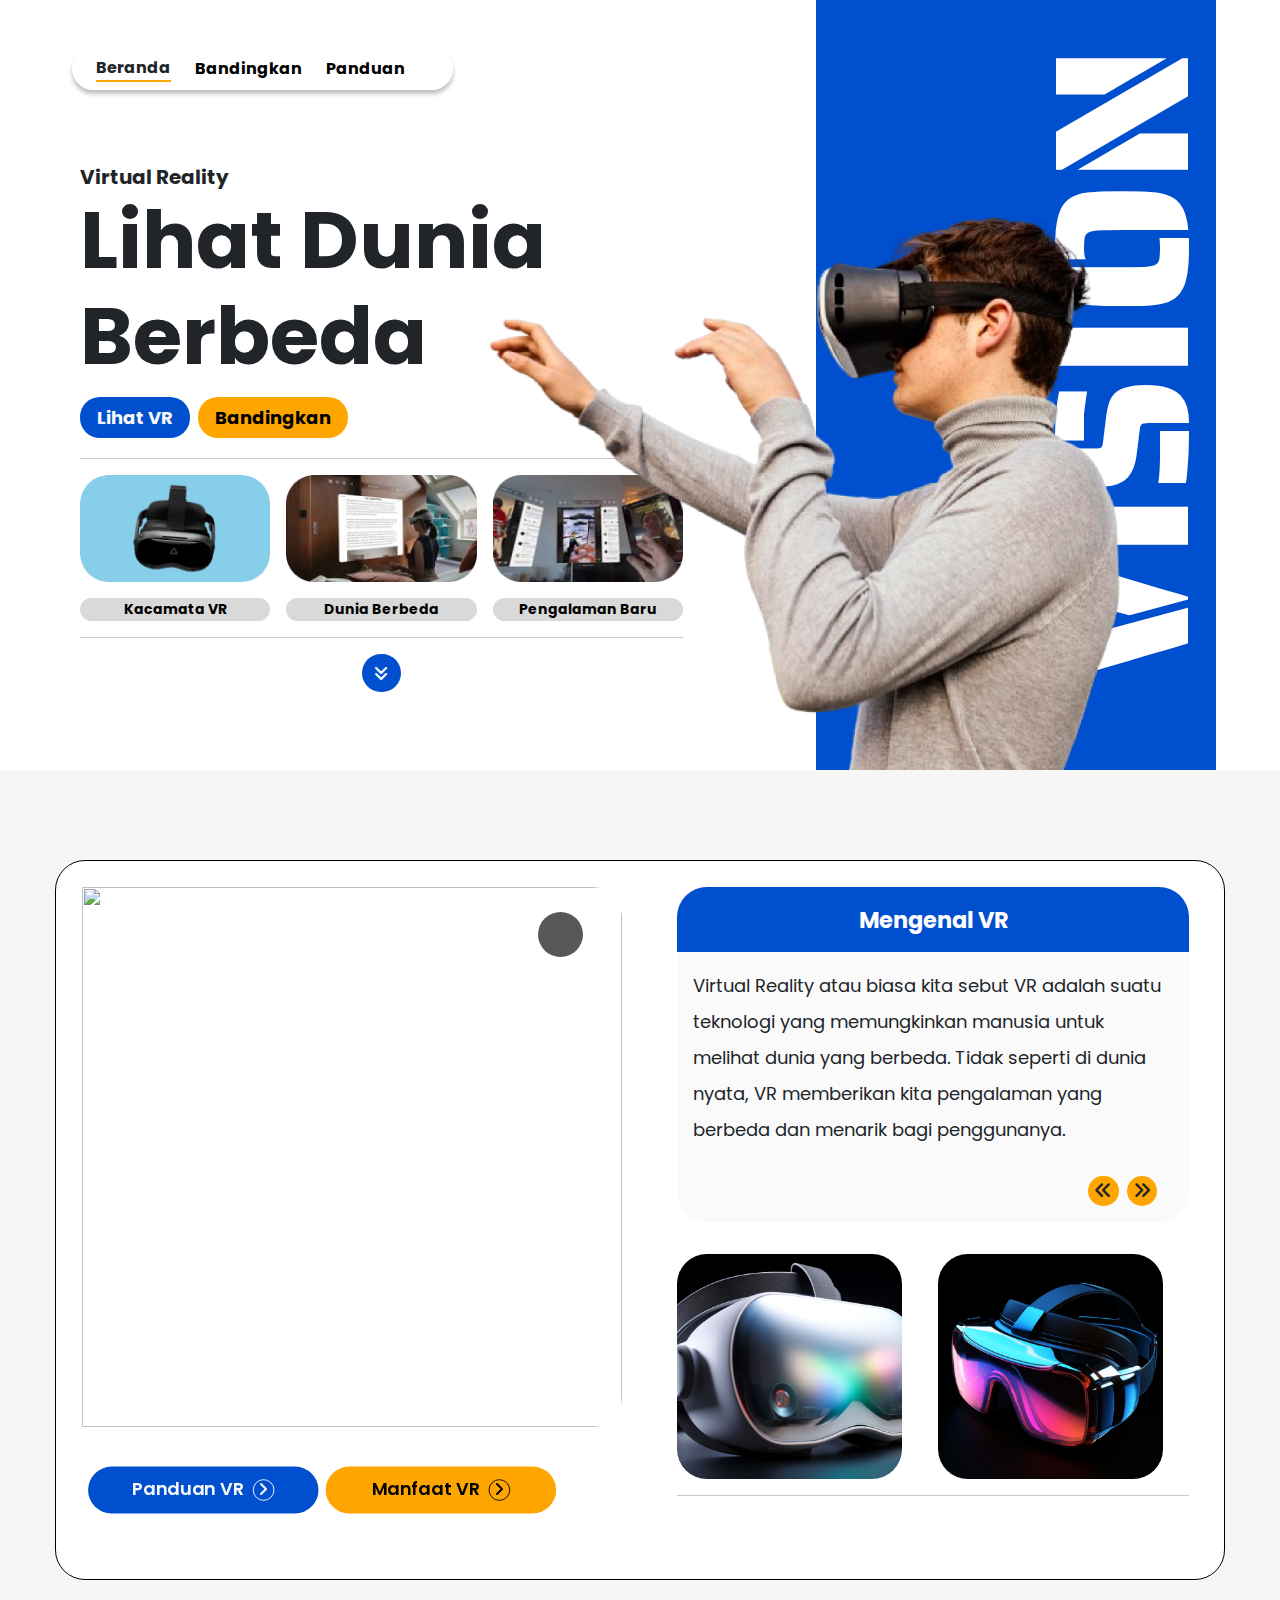
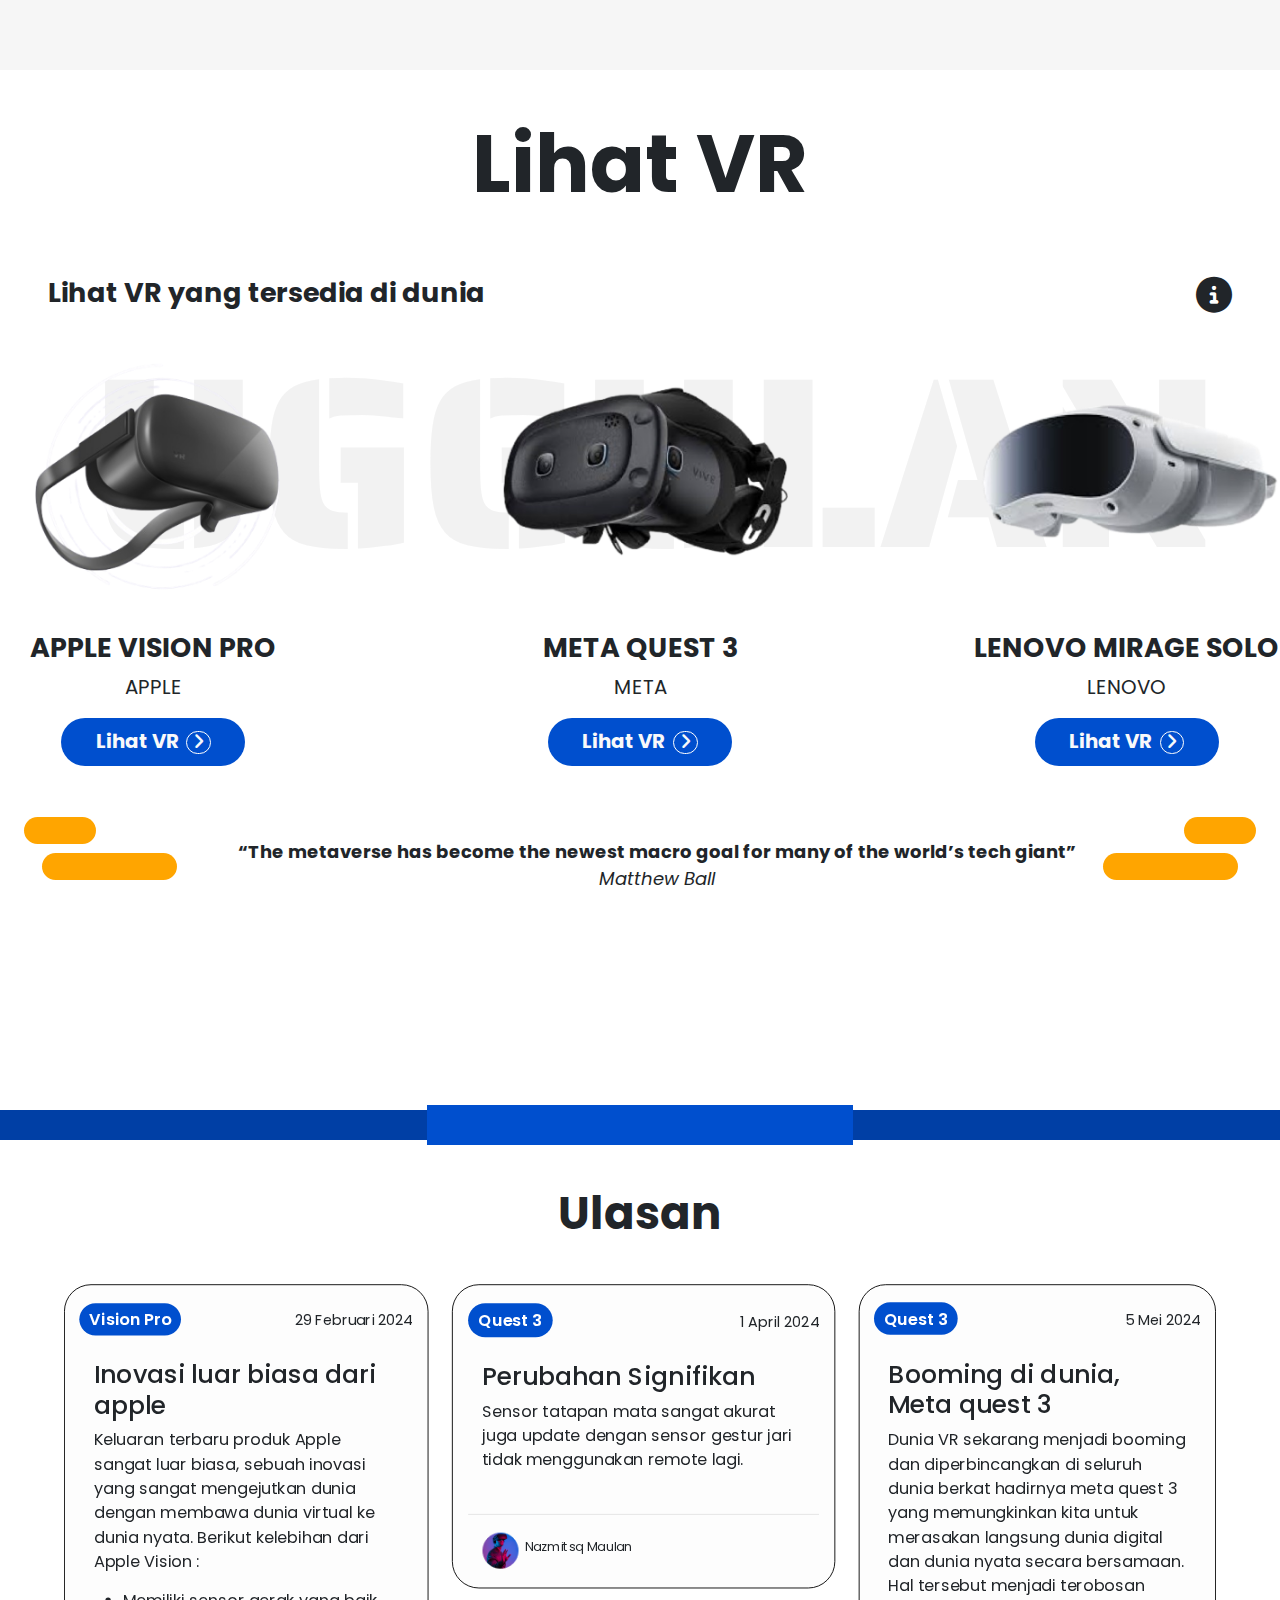
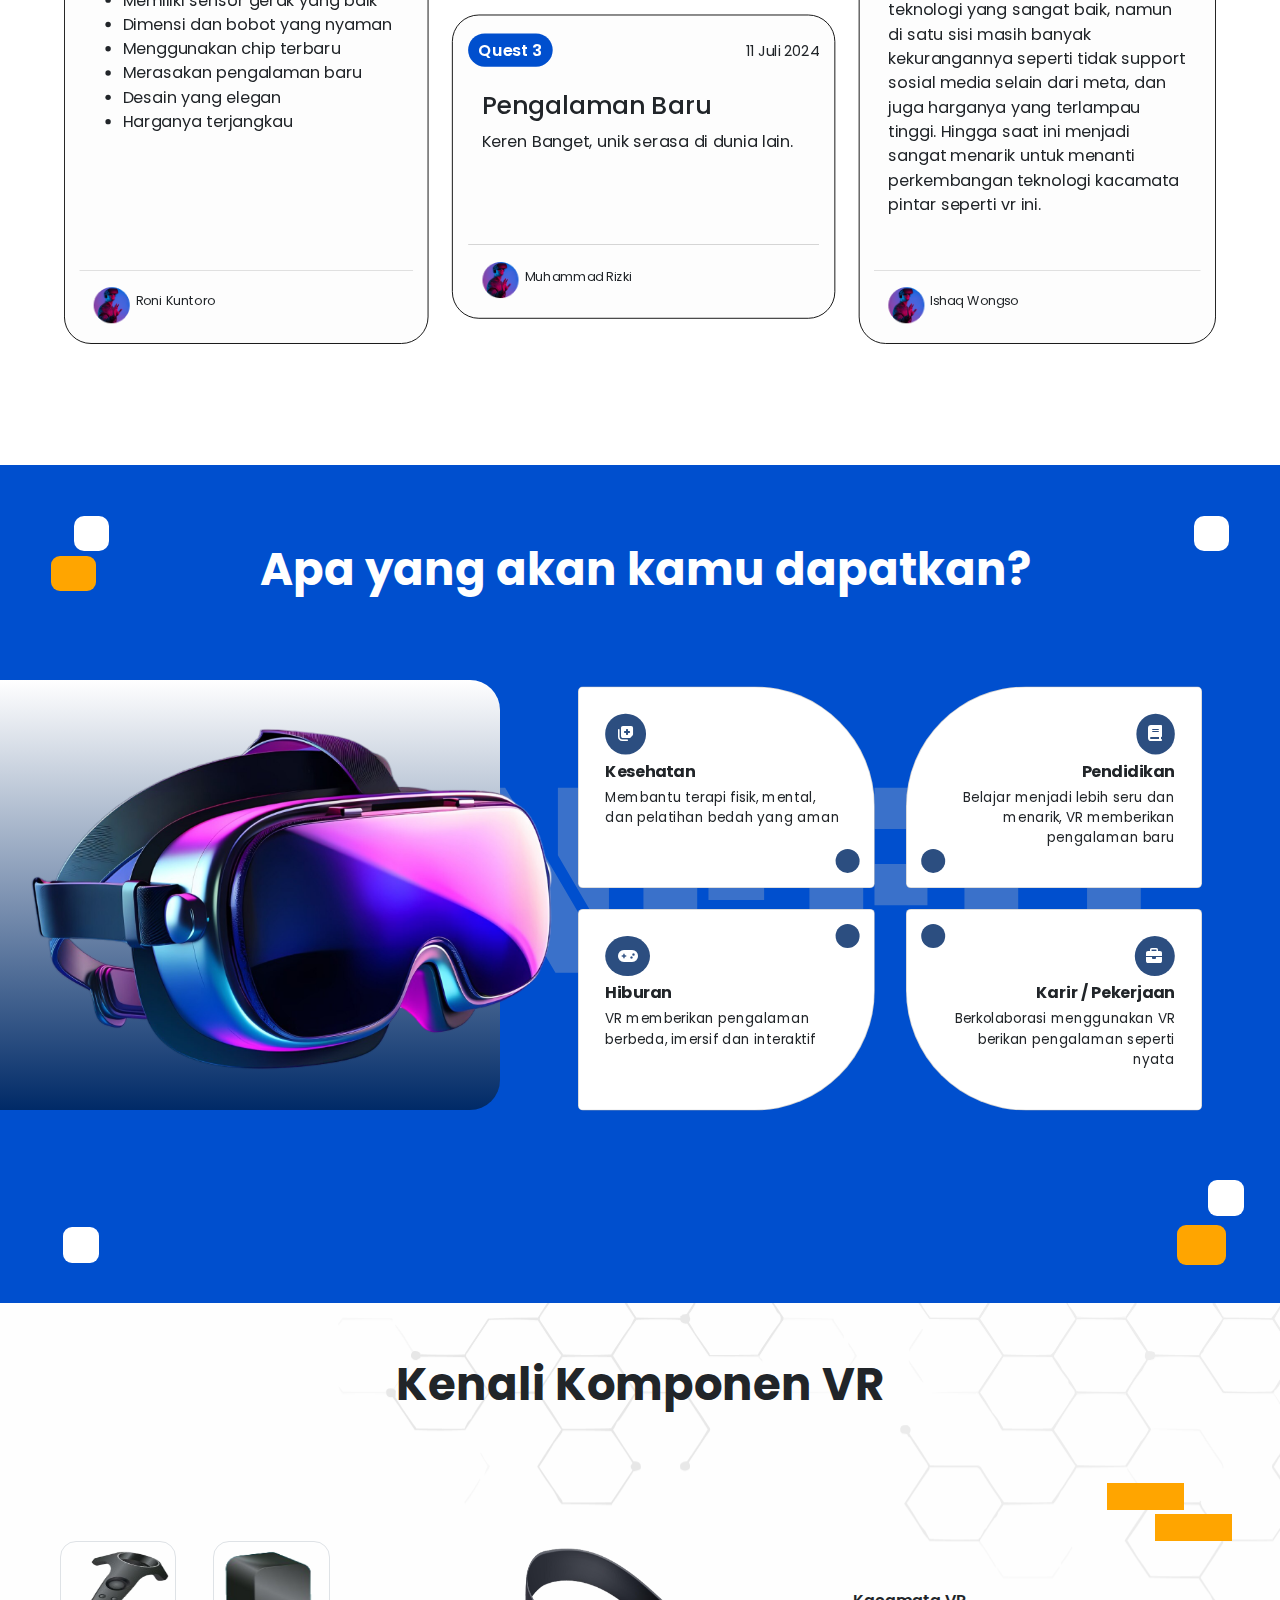
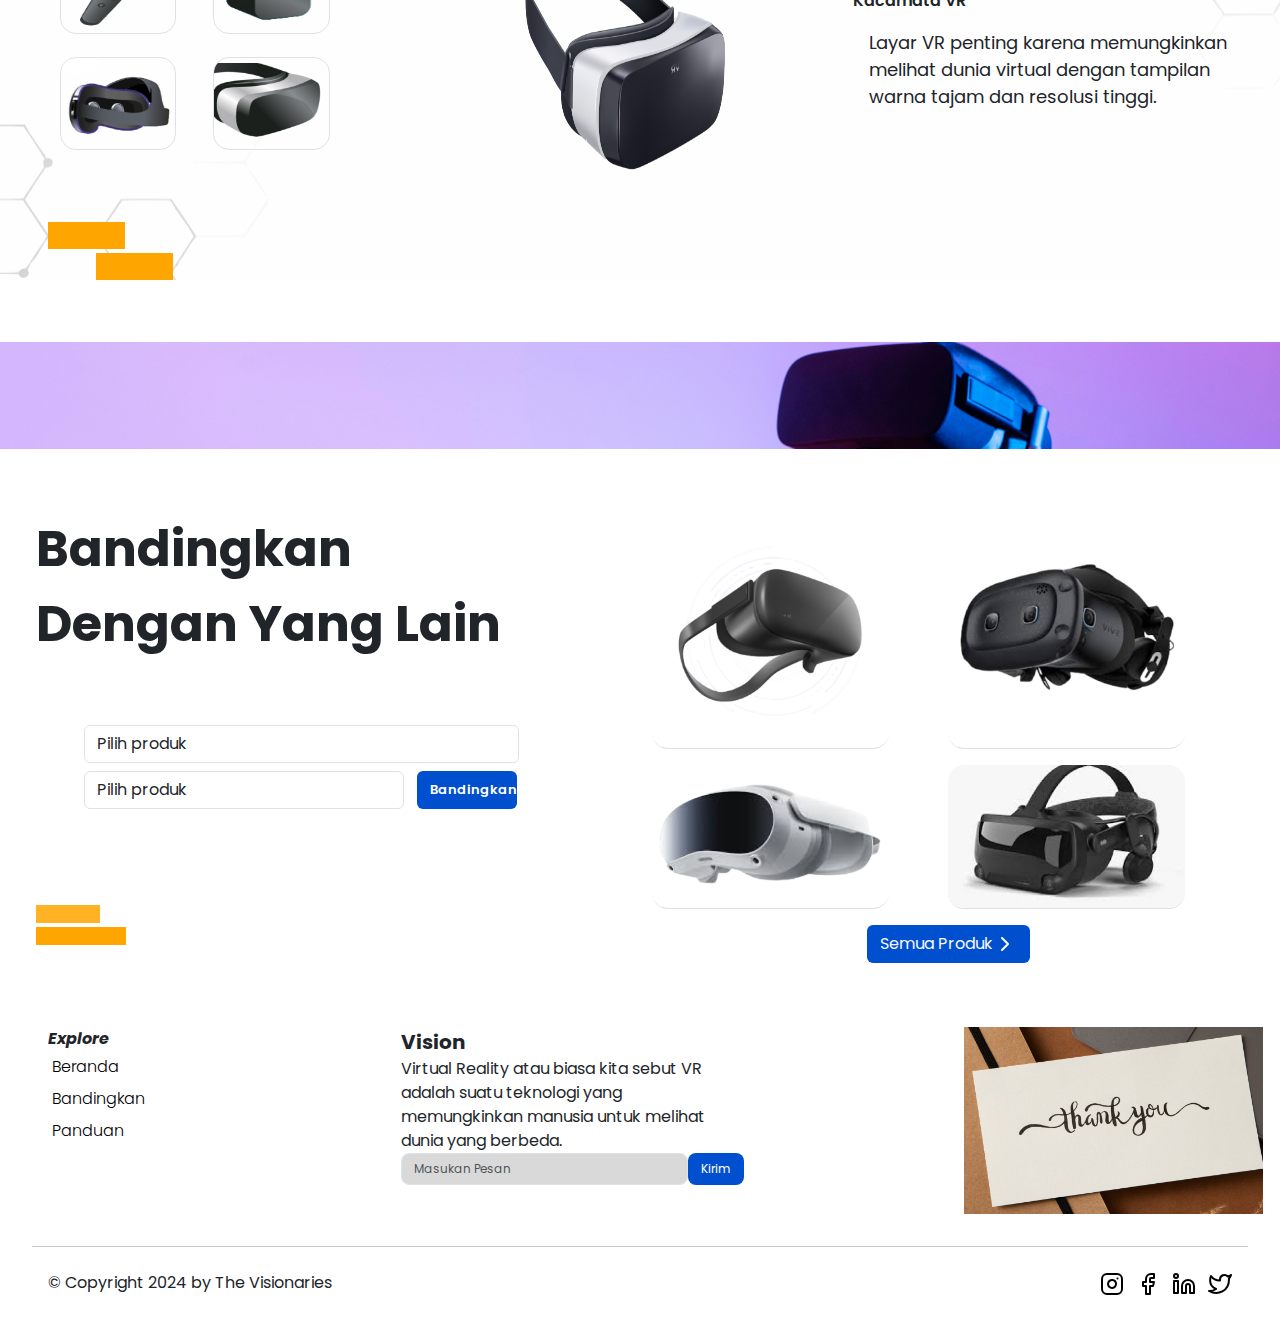
==== commit 8426a641: "minor ujpdate" ====
--- a/index.html
+++ b/index.html
@@ -510,7 +510,7 @@
             <div class="data-desc-2">
                 <ul>
                     <li class="list-group-item fw-bold judul-desc">Vision</li>
-                    <li class="p-1 list-group-item">
+                    <li class="list-group-item">
                         Virtual Reality atau biasa kita sebut VR adalah suatu teknologi yang
                         memungkinkan manusia untuk melihat dunia yang berbeda.
                     </li>
@@ -556,11 +556,7 @@
     <script src="assets/js/bandingkan-search.js"></script>
     <script src="assets/data/data.js"></script>
 
-    <!-- tidak jadi -->
-    <!-- <script src="https://unpkg.com/aos@2.3.1/dist/aos.js"></script>
-    <script>
-        AOS.init();
-    </script> -->
+
     <script>
         localStorage.removeItem('key')
 
--- a/assets/css/footer.css
+++ b/assets/css/footer.css
@@ -36,7 +36,7 @@
   }
 
   .footer .bottom p {
-    font-size: 20px;
+    font-size: 16px;
   }
 
   .footer .data-desc-2 button:hover {
@@ -58,11 +58,11 @@
     width: 30%;
   }
   .footer .data-desc-1 ul li {
-    font-size: 20px;
+    font-size: 16px;
   }
 
   .footer .data-desc-2 ul li {
-    font-size: 20px;
+    font-size: 16px;
   }
   .footer .data-desc-2 ul li.judul-desc {
     font-size: 24px;
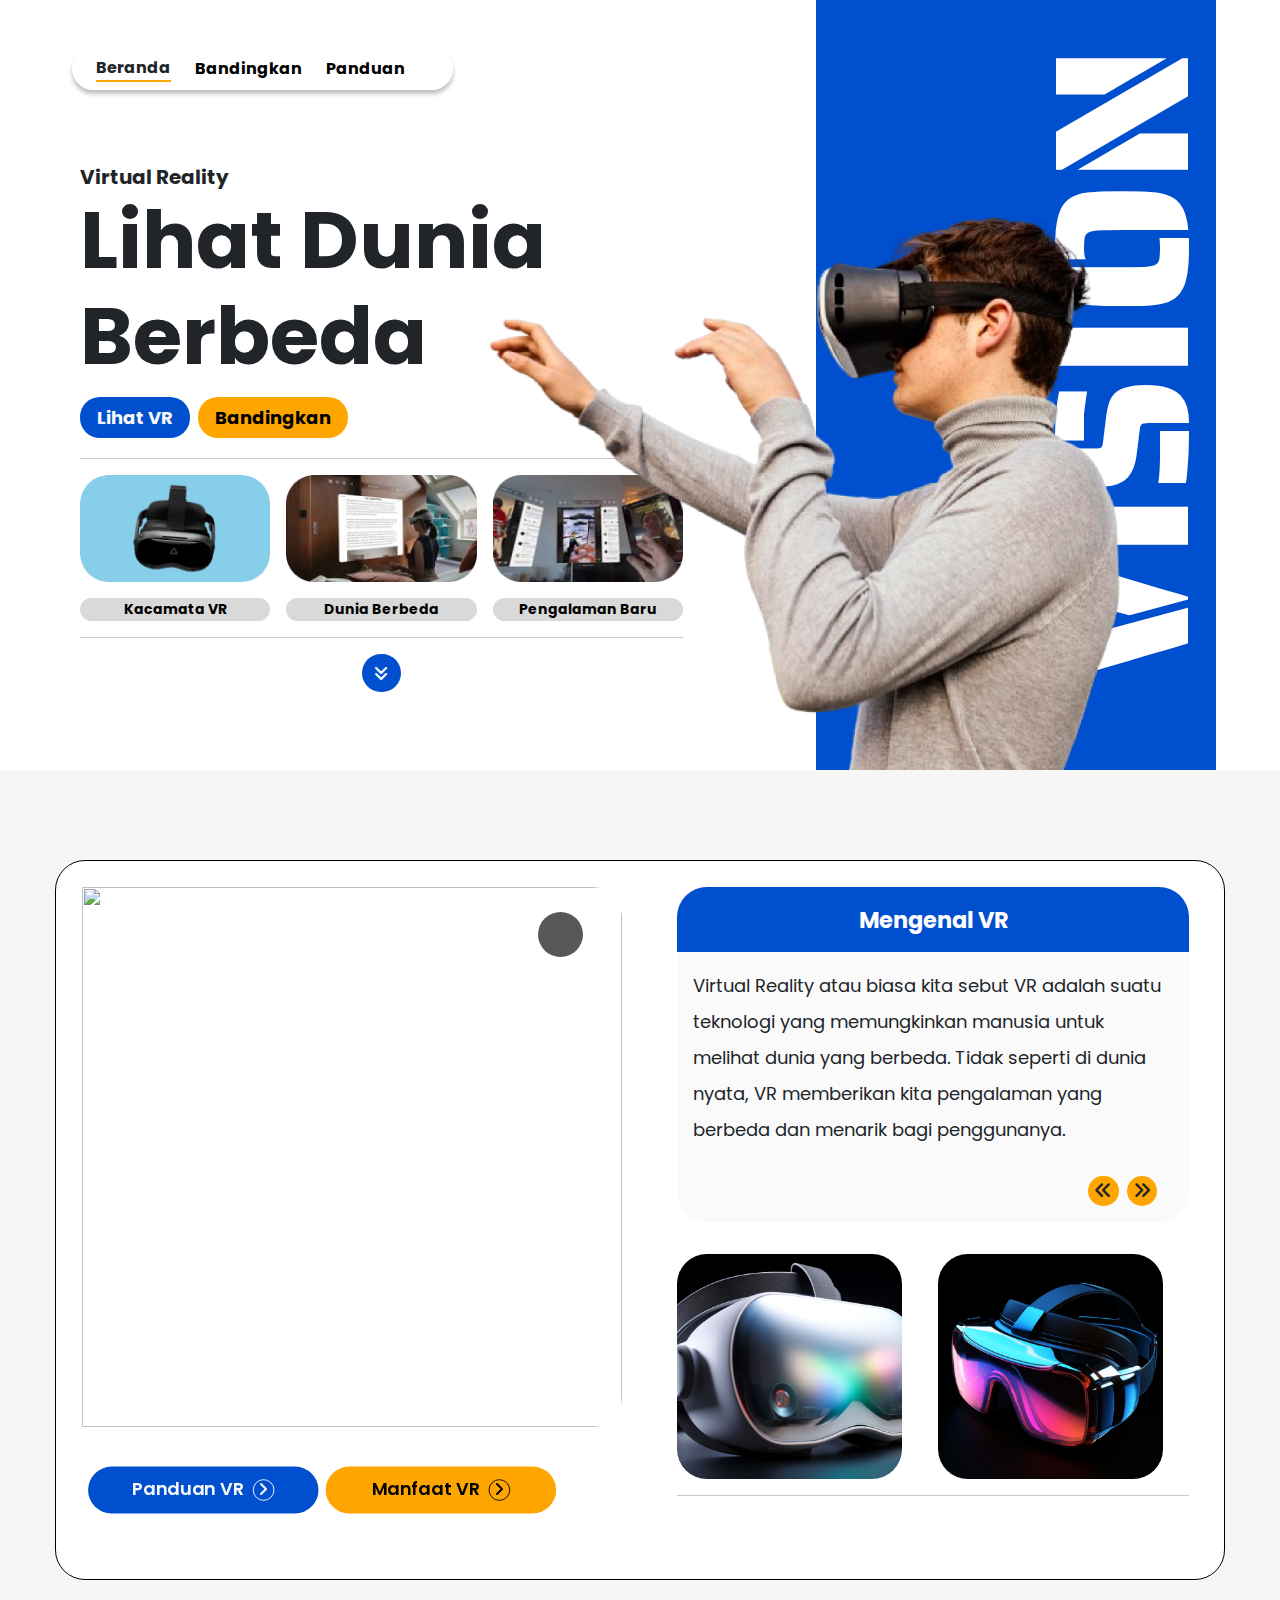
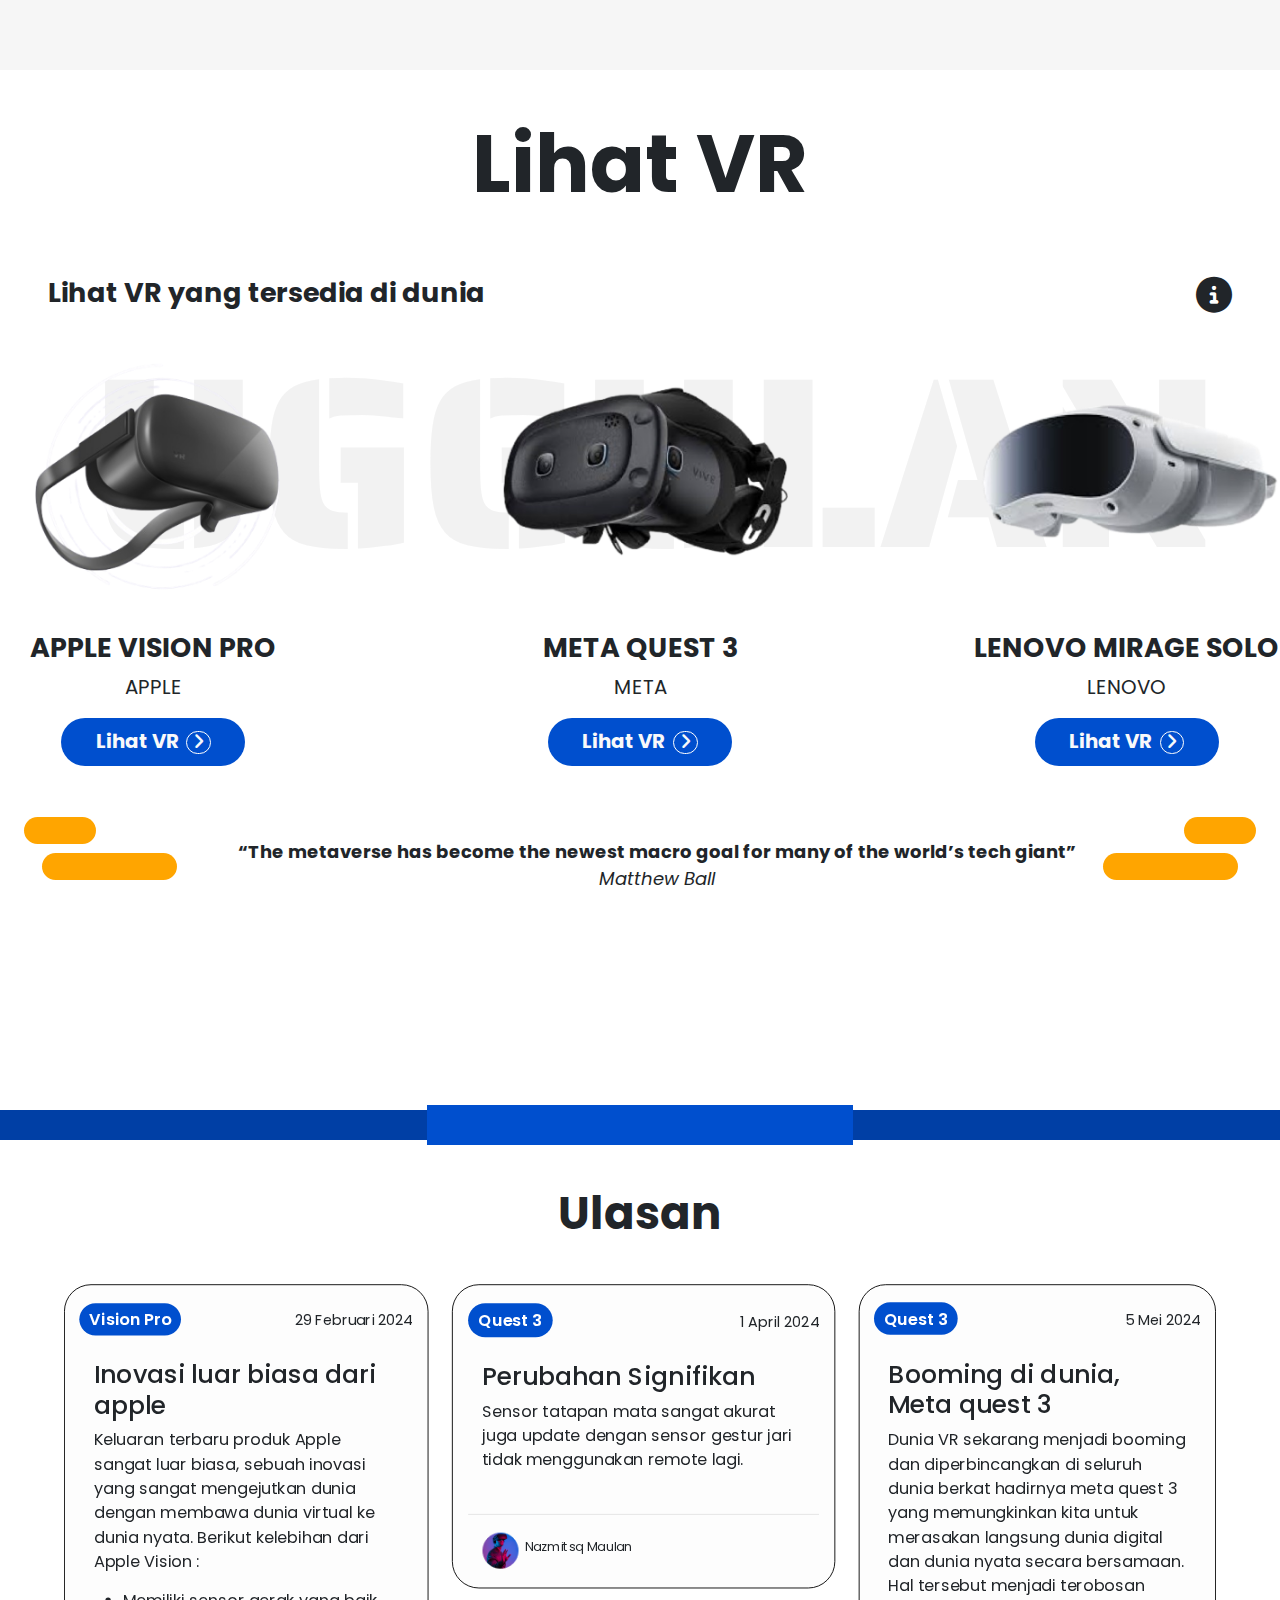
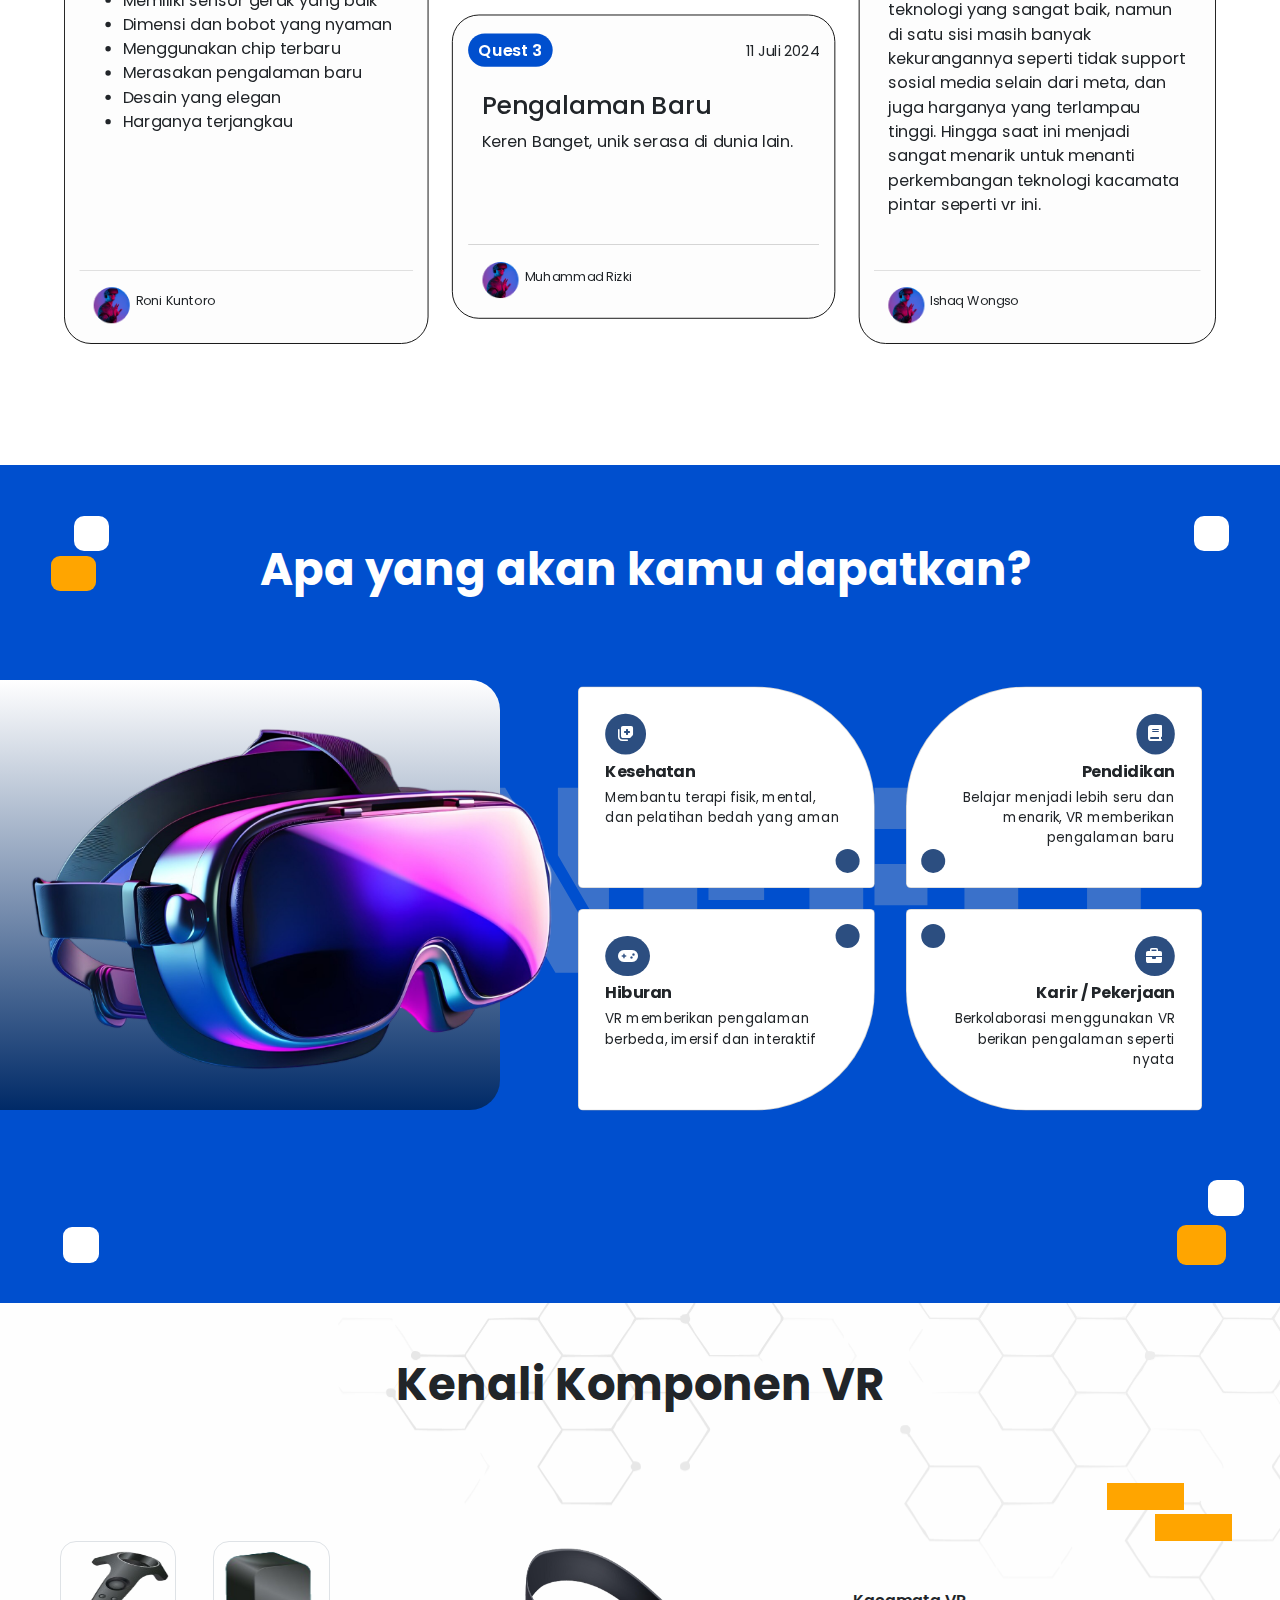
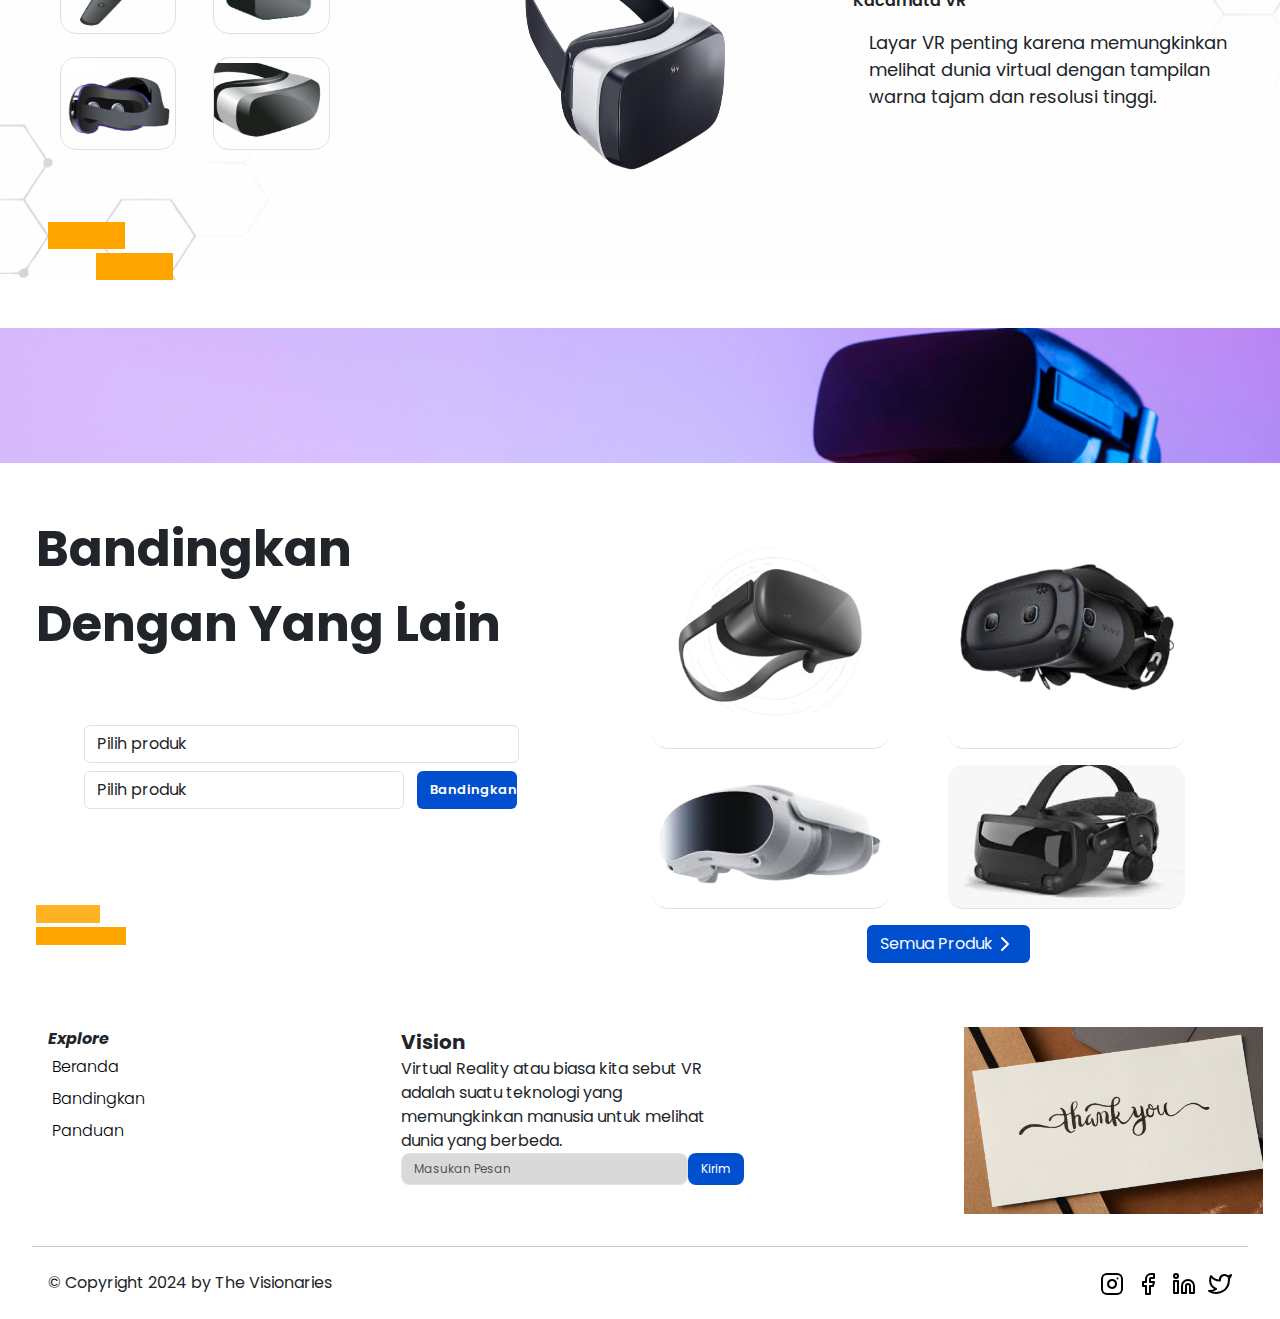
==== commit e639e938: "fix" ====
--- a/index.html
+++ b/index.html
@@ -425,8 +425,8 @@
 
     <!-- Start Halaman Banding -->
     <div id="frame7">
-        <img src="assets/img/head-vr.png" style="object-fit: contain;" id="gambartesting"
-            class="mt-5 w-100 animate-vr-img" />
+        <img src="assets/img/head-vr.png" style="object-fit: cover; width: 100%;" id="gambartesting"
+            class="mt-5" />
 
         <div class="row parent-content container-fluid mt-5">
             <div class="col ms-4 adaaja">
